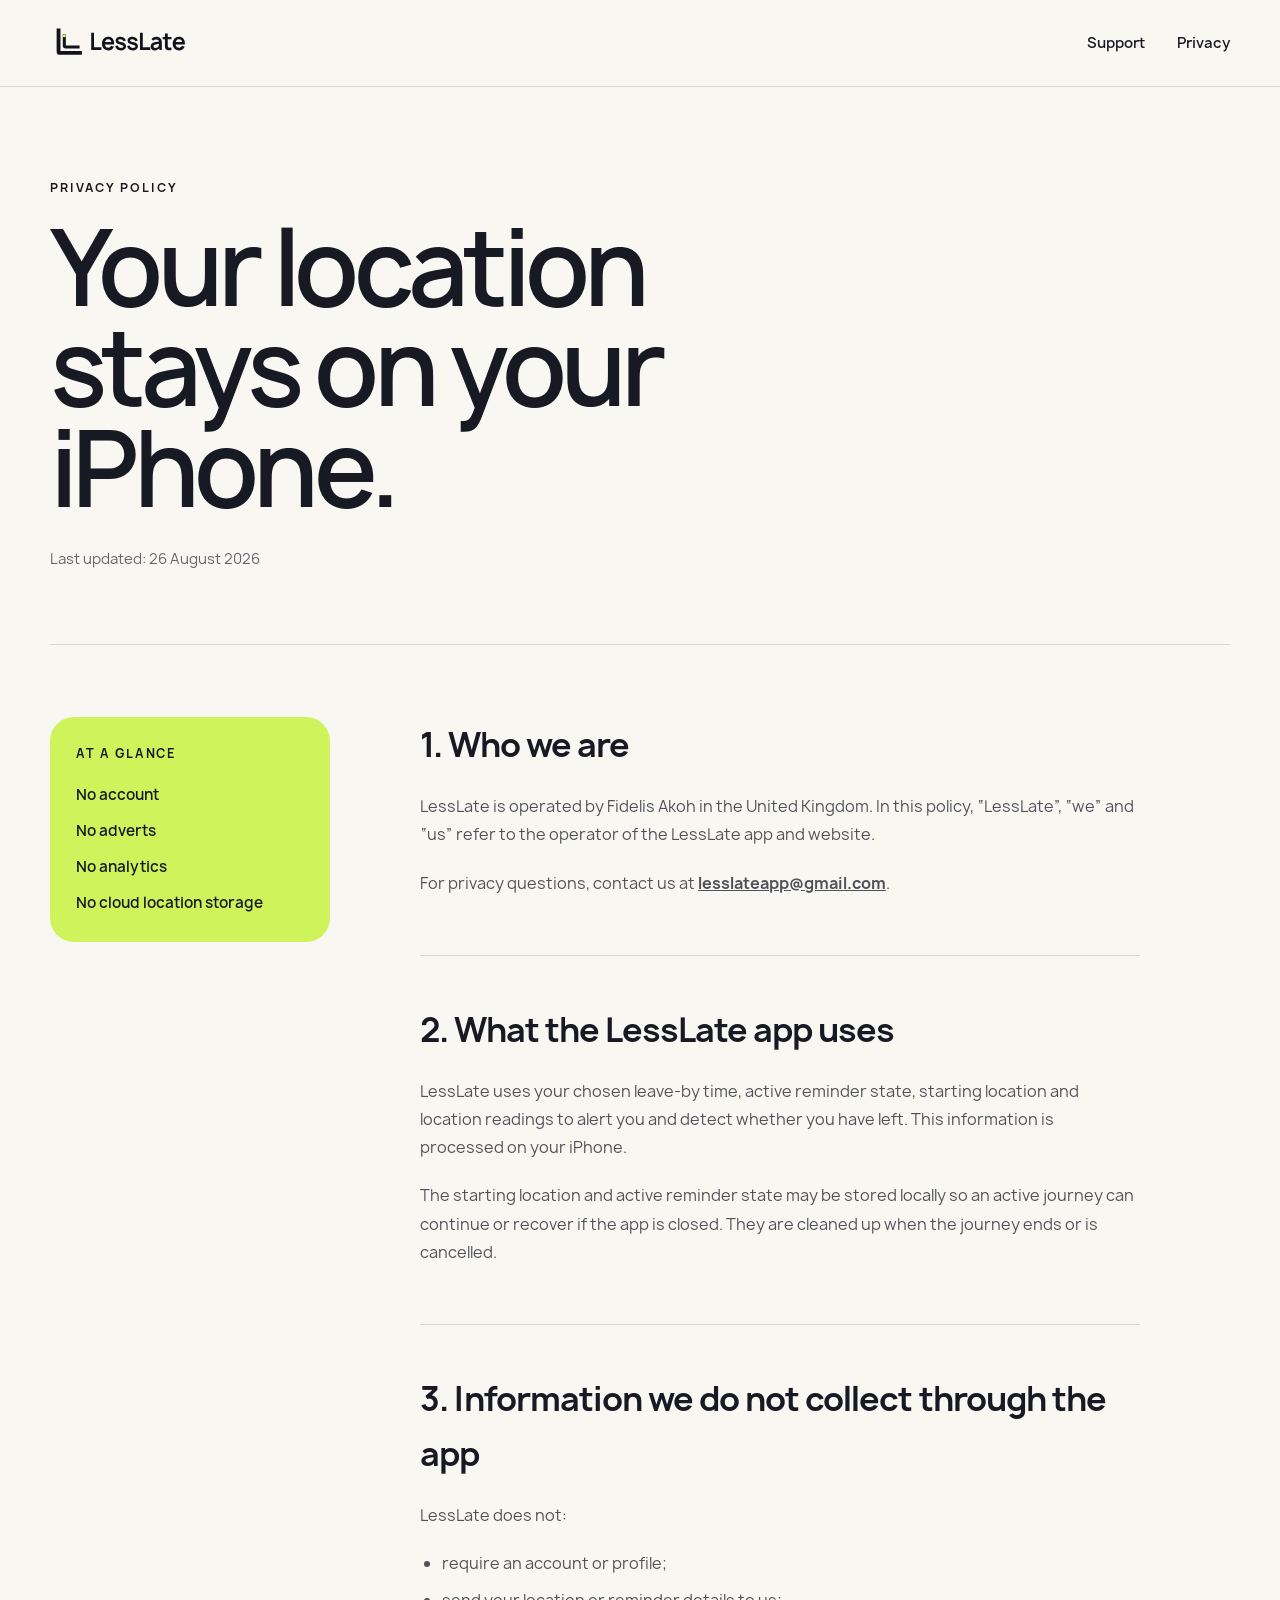
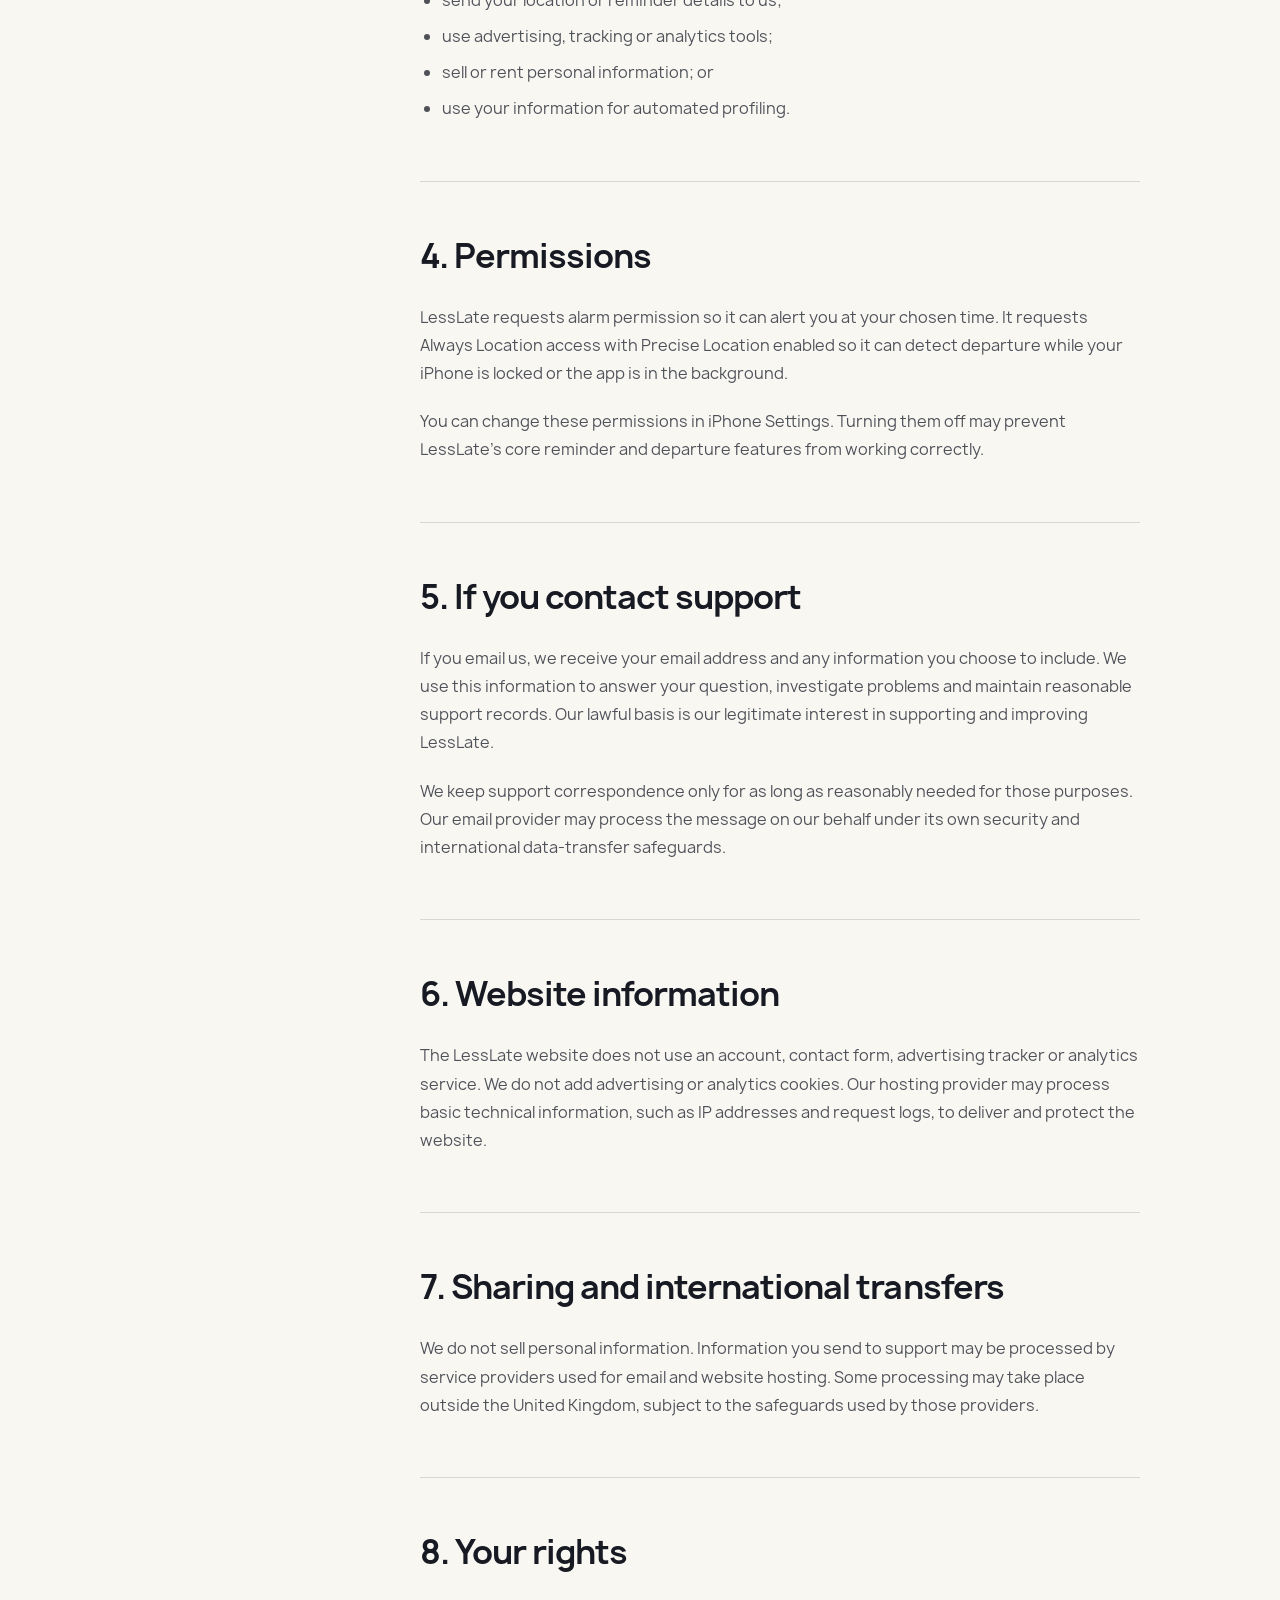
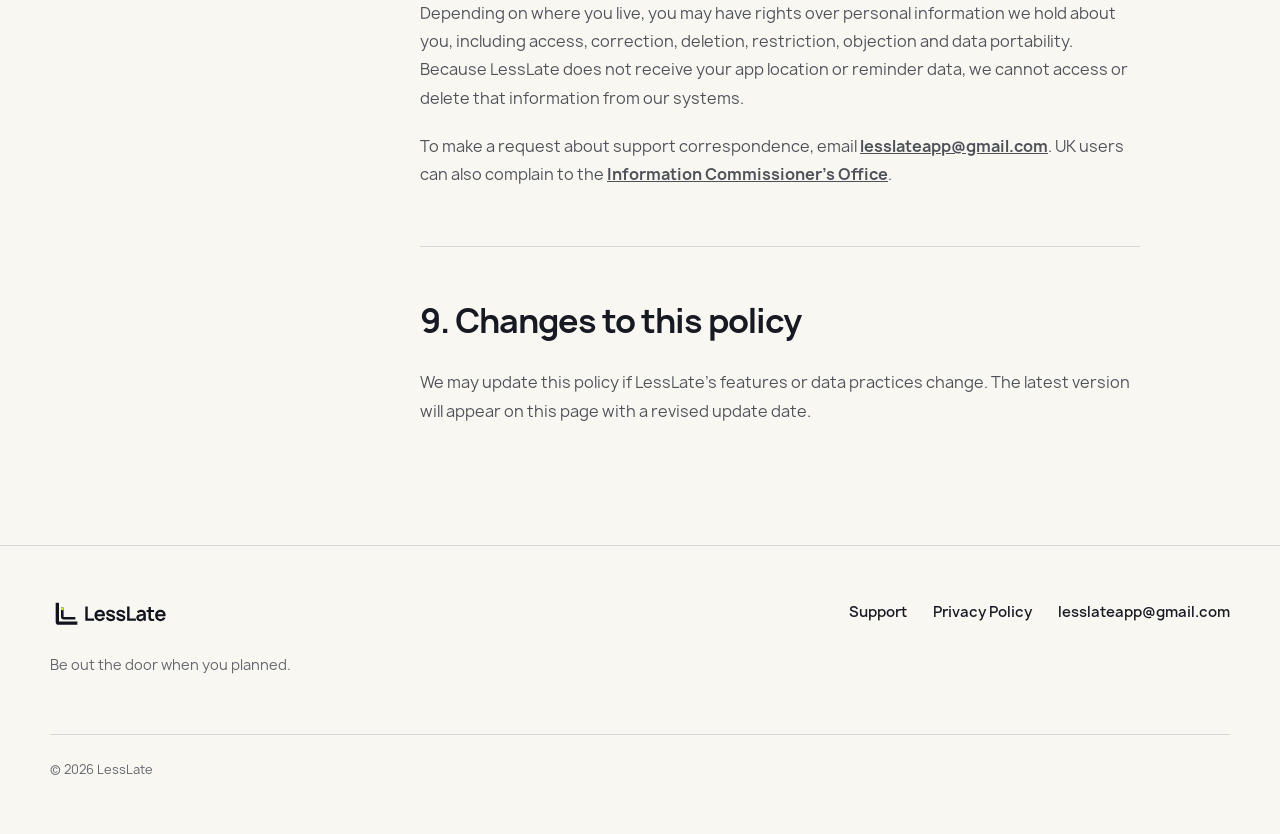
==== privacy/index.html @ 49878bd8 "feat: publish LessLate support and privacy site" ====
<!doctype html>
<html lang="en-GB">
  <head>
    <meta charset="utf-8">
    <meta name="viewport" content="width=device-width, initial-scale=1">
    <meta name="referrer" content="no-referrer">
    <meta http-equiv="Content-Security-Policy" content="default-src 'self'; base-uri 'none'; connect-src 'none'; font-src 'self'; form-action 'none'; frame-src 'none'; img-src 'self' data:; object-src 'none'; script-src 'none'; style-src 'self'; upgrade-insecure-requests">
    <title>Privacy Policy | LessLate</title>
    <meta name="description" content="How LessLate handles location, reminder and support information.">
    <link rel="canonical" href="https://lesslate.app/privacy/">
    <link rel="icon" href="../favicon.svg" type="image/svg+xml">
    <link rel="stylesheet" href="../styles.css">
  </head>
  <body>
    <div class="site-shell">
      <header class="site-header">
        <div class="page-width header-inner">
          <a class="brand-link" href="../" aria-label="LessLate home">
            <img src="../assets/lesslate-lockup.svg" alt="LessLate" width="1120" height="256">
          </a>
          <nav aria-label="Primary navigation">
            <a href="../support/">Support</a>
            <a aria-current="page" href="./">Privacy</a>
          </nav>
        </div>
      </header>

      <main class="legal-page page-width">
        <header class="legal-header">
          <p class="eyebrow">Privacy Policy</p>
          <h1>Your location stays on your iPhone.</h1>
          <p class="updated">Last updated: 26 August 2026</p>
        </header>

        <div class="legal-layout">
          <aside aria-label="Privacy summary">
            <p>At a glance</p>
            <ul><li>No account</li><li>No adverts</li><li>No analytics</li><li>No cloud location storage</li></ul>
          </aside>

          <article class="legal-copy">
            <section>
              <h2>1. Who we are</h2>
              <p>LessLate is operated by Fidelis Akoh in the United Kingdom. In this policy, “LessLate”, “we” and “us” refer to the operator of the LessLate app and website.</p>
              <p>For privacy questions, contact us at <a href="mailto:lesslateapp@gmail.com">lesslateapp@gmail.com</a>.</p>
            </section>
            <section>
              <h2>2. What the LessLate app uses</h2>
              <p>LessLate uses your chosen leave-by time, active reminder state, starting location and location readings to alert you and detect whether you have left. This information is processed on your iPhone.</p>
              <p>The starting location and active reminder state may be stored locally so an active journey can continue or recover if the app is closed. They are cleaned up when the journey ends or is cancelled.</p>
            </section>
            <section>
              <h2>3. Information we do not collect through the app</h2>
              <p>LessLate does not:</p>
              <ul>
                <li>require an account or profile;</li>
                <li>send your location or reminder details to us;</li>
                <li>use advertising, tracking or analytics tools;</li>
                <li>sell or rent personal information; or</li>
                <li>use your information for automated profiling.</li>
              </ul>
            </section>
            <section>
              <h2>4. Permissions</h2>
              <p>LessLate requests alarm permission so it can alert you at your chosen time. It requests Always Location access with Precise Location enabled so it can detect departure while your iPhone is locked or the app is in the background.</p>
              <p>You can change these permissions in iPhone Settings. Turning them off may prevent LessLate’s core reminder and departure features from working correctly.</p>
            </section>
            <section>
              <h2>5. If you contact support</h2>
              <p>If you email us, we receive your email address and any information you choose to include. We use this information to answer your question, investigate problems and maintain reasonable support records. Our lawful basis is our legitimate interest in supporting and improving LessLate.</p>
              <p>We keep support correspondence only for as long as reasonably needed for those purposes. Our email provider may process the message on our behalf under its own security and international data-transfer safeguards.</p>
            </section>
            <section>
              <h2>6. Website information</h2>
              <p>The LessLate website does not use an account, contact form, advertising tracker or analytics service. We do not add advertising or analytics cookies. Our hosting provider may process basic technical information, such as IP addresses and request logs, to deliver and protect the website.</p>
            </section>
            <section>
              <h2>7. Sharing and international transfers</h2>
              <p>We do not sell personal information. Information you send to support may be processed by service providers used for email and website hosting. Some processing may take place outside the United Kingdom, subject to the safeguards used by those providers.</p>
            </section>
            <section>
              <h2>8. Your rights</h2>
              <p>Depending on where you live, you may have rights over personal information we hold about you, including access, correction, deletion, restriction, objection and data portability. Because LessLate does not receive your app location or reminder data, we cannot access or delete that information from our systems.</p>
              <p>To make a request about support correspondence, email <a href="mailto:lesslateapp@gmail.com">lesslateapp@gmail.com</a>. UK users can also complain to the <a href="https://ico.org.uk/make-a-complaint/" rel="noreferrer" target="_blank">Information Commissioner’s Office</a>.</p>
            </section>
            <section>
              <h2>9. Changes to this policy</h2>
              <p>We may update this policy if LessLate’s features or data practices change. The latest version will appear on this page with a revised update date.</p>
            </section>
          </article>
        </div>
      </main>

      <footer class="site-footer">
        <div class="page-width footer-inner">
          <div>
            <img class="footer-logo" src="../assets/lesslate-lockup.svg" alt="LessLate" width="1120" height="256">
            <p>Be out the door when you planned.</p>
          </div>
          <div class="footer-links">
            <a href="../support/">Support</a>
            <a href="./">Privacy Policy</a>
            <a href="mailto:lesslateapp@gmail.com">lesslateapp@gmail.com</a>
          </div>
          <p class="copyright">© 2026 LessLate</p>
        </div>
      </footer>
    </div>
  </body>
</html>
---- styles.css ----
@font-face {
  font-family: "Manrope";
  src: url("assets/fonts/manrope-regular.otf") format("opentype");
  font-style: normal;
  font-weight: 400;
  font-display: swap;
}

@font-face {
  font-family: "Manrope";
  src: url("assets/fonts/manrope-medium.otf") format("opentype");
  font-style: normal;
  font-weight: 500;
  font-display: swap;
}

@font-face {
  font-family: "Manrope";
  src: url("assets/fonts/manrope-semibold.otf") format("opentype");
  font-style: normal;
  font-weight: 600;
  font-display: swap;
}

@font-face {
  font-family: "Manrope";
  src: url("assets/fonts/manrope-bold.otf") format("opentype");
  font-style: normal;
  font-weight: 700;
  font-display: swap;
}

:root {
  --ink: #171923;
  --lime: #cff45b;
  --warm-white: #f8f7f2;
  --paper: #fffef9;
  --muted: #62646b;
  --line: rgba(23, 25, 35, 0.14);
}

* { box-sizing: border-box; }
html { scroll-behavior: smooth; }
body {
  margin: 0;
  background: var(--warm-white);
  color: var(--ink);
  font-family: "Manrope", Arial, Helvetica, sans-serif;
  -webkit-font-smoothing: antialiased;
}
a { color: inherit; }
.site-shell { min-height: 100vh; overflow: hidden; }
.page-width { width: min(1180px, calc(100% - 48px)); margin-inline: auto; }

.site-header {
  position: relative;
  z-index: 20;
  border-bottom: 1px solid var(--line);
  background: rgba(248, 247, 242, 0.96);
}
.header-inner { min-height: 86px; display: flex; align-items: center; justify-content: space-between; gap: 24px; }
.brand-link { display: inline-flex; width: 154px; }
.brand-link img, .footer-logo { width: 100%; height: auto; }
.site-header nav { display: flex; align-items: center; gap: 32px; }
.site-header nav a, .footer-links a { font-size: 0.9rem; font-weight: 600; text-decoration: none; }
.site-header nav a:hover, .footer-links a:hover, .text-link:hover, .legal-copy a:hover { text-decoration: underline; text-underline-offset: 4px; }

.hero { min-height: 740px; display: grid; grid-template-columns: minmax(0, 1.08fr) minmax(330px, 0.72fr); align-items: center; gap: 72px; padding-block: 86px 104px; }
.eyebrow { margin: 0 0 20px; font-size: 0.75rem; font-weight: 700; letter-spacing: 0.16em; text-transform: uppercase; }
.hero h1, .content-hero h1, .legal-header h1 { margin: 0; letter-spacing: -0.055em; line-height: 0.98; }
.hero h1 { max-width: 760px; font-size: clamp(3.7rem, 7.3vw, 7.2rem); font-weight: 600; }
.hero h1 span { display: inline-block; position: relative; z-index: 1; }
.hero h1 span::after { position: absolute; right: -0.05em; bottom: 0.03em; left: -0.03em; z-index: -1; height: 0.22em; border-radius: 999px; background: var(--lime); content: ""; }
.hero-intro { max-width: 620px; margin: 32px 0 0; color: var(--muted); font-size: clamp(1.05rem, 2vw, 1.3rem); line-height: 1.7; }
.hero-links { display: flex; align-items: center; flex-wrap: wrap; gap: 24px; margin-top: 38px; }
.primary-link { display: inline-flex; min-height: 52px; align-items: center; justify-content: center; border-radius: 999px; background: var(--ink); color: white; padding: 0 25px; font-size: 0.94rem; font-weight: 700; text-decoration: none; transition: transform 160ms ease, background 160ms ease; }
.primary-link:hover { background: #292c38; transform: translateY(-2px); }
.primary-link:focus-visible, .site-header a:focus-visible, .footer-links a:focus-visible, .text-link:focus-visible, .legal-copy a:focus-visible { outline: 3px solid var(--lime); outline-offset: 4px; }
.text-link { font-size: 0.94rem; font-weight: 700; text-decoration: none; }
.hero-visual { position: relative; display: flex; justify-content: center; }
.lime-orbit { position: absolute; top: 7%; left: 50%; width: min(520px, 110%); aspect-ratio: 1; border-radius: 50%; background: var(--lime); transform: translateX(-50%); }
.store-frame { position: relative; z-index: 2; width: min(382px, 89%); height: auto; border-radius: 34px; box-shadow: 0 34px 70px rgba(23, 25, 35, 0.22); }

.how-section { border-block: 1px solid rgba(255, 255, 255, 0.13); background: var(--ink); color: white; padding-block: 112px; }
.section-heading { display: grid; grid-template-columns: 0.6fr 1.4fr; gap: 48px; align-items: start; }
.section-heading h2, .privacy-callout h2 { margin: 0; font-size: clamp(2.4rem, 5vw, 4.8rem); font-weight: 600; letter-spacing: -0.05em; line-height: 1.04; }
.steps-grid { display: grid; grid-template-columns: repeat(3, 1fr); gap: 18px; margin-top: 72px; }
.step-card { min-height: 280px; border: 1px solid rgba(255, 255, 255, 0.16); border-radius: 26px; padding: 28px; }
.step-number { display: inline-flex; width: 50px; height: 30px; align-items: center; justify-content: center; border-radius: 999px; background: var(--lime); color: var(--ink); font-size: 0.72rem; font-weight: 700; }
.step-card h3 { margin: 76px 0 14px; font-size: 1.22rem; letter-spacing: -0.025em; }
.step-card p { margin: 0; color: rgba(255, 255, 255, 0.68); font-size: 0.94rem; line-height: 1.65; }
.privacy-callout { display: grid; grid-template-columns: 1fr 0.78fr; gap: 72px; margin-block: 112px; border-radius: 34px; background: var(--lime); padding: clamp(36px, 6vw, 76px); }
.privacy-callout p:not(.eyebrow) { margin: 0 0 24px; font-size: 1.05rem; line-height: 1.75; }

.site-footer { border-top: 1px solid var(--line); padding-block: 54px; }
.footer-inner { display: grid; grid-template-columns: 1fr auto; gap: 40px; align-items: start; }
.footer-logo { width: 132px; }
.footer-inner p { margin: 15px 0 0; color: var(--muted); font-size: 0.88rem; }
.footer-links { display: flex; align-items: center; flex-wrap: wrap; justify-content: flex-end; gap: 26px; }
.footer-inner .copyright { grid-column: 1 / -1; margin-top: 18px; border-top: 1px solid var(--line); padding-top: 24px; font-size: 0.78rem; }

.content-page, .legal-page { padding-block: 90px 120px; }
.content-hero, .legal-header { max-width: 830px; }
.content-hero h1, .legal-header h1 { font-size: clamp(3.8rem, 8vw, 7.4rem); font-weight: 600; }
.content-hero > p:not(.eyebrow) { max-width: 720px; margin: 30px 0; color: var(--muted); font-size: 1.12rem; line-height: 1.75; }
.support-section { margin-top: 112px; border-top: 1px solid var(--line); padding-top: 72px; }
.section-heading.compact h2 { max-width: 720px; font-size: clamp(2.2rem, 4.8vw, 4.4rem); }
.permission-list { display: grid; gap: 12px; margin: 54px 0 0; padding: 0; list-style: none; }
.permission-list li { display: grid; grid-template-columns: 44px 1fr; gap: 18px; align-items: start; border: 1px solid var(--line); border-radius: 22px; background: var(--paper); padding: 22px; }
.permission-list span { display: flex; width: 36px; height: 36px; align-items: center; justify-content: center; border-radius: 50%; background: var(--lime); font-size: 0.8rem; font-weight: 700; }
.permission-list p { margin: 5px 0 0; line-height: 1.65; }
.faq-list { display: grid; grid-template-columns: repeat(2, 1fr); margin-top: 54px; border-top: 1px solid var(--line); border-left: 1px solid var(--line); }
.faq-list article { min-height: 230px; border-right: 1px solid var(--line); border-bottom: 1px solid var(--line); padding: 34px; }
.faq-list h3 { margin: 0; font-size: 1.08rem; line-height: 1.4; }
.faq-list p { margin: 18px 0 0; color: var(--muted); font-size: 0.94rem; line-height: 1.7; }

.legal-header { padding-bottom: 72px; }
.legal-header .updated { margin: 28px 0 0; color: var(--muted); font-size: 0.9rem; }
.legal-layout { display: grid; grid-template-columns: 280px minmax(0, 720px); gap: 90px; align-items: start; border-top: 1px solid var(--line); padding-top: 72px; }
.legal-layout aside { position: sticky; top: 30px; border-radius: 24px; background: var(--lime); padding: 26px; }
.legal-layout aside p { margin: 0 0 18px; font-size: 0.76rem; font-weight: 700; letter-spacing: 0.13em; text-transform: uppercase; }
.legal-layout aside ul { display: grid; gap: 10px; margin: 0; padding: 0; list-style: none; font-size: 0.92rem; font-weight: 600; }
.legal-copy section + section { margin-top: 58px; border-top: 1px solid var(--line); padding-top: 46px; }
.legal-copy h2 { margin: 0; font-size: clamp(1.45rem, 3vw, 2.05rem); letter-spacing: -0.03em; }
.legal-copy p, .legal-copy li { color: #4f5159; font-size: 0.98rem; line-height: 1.8; }
.legal-copy p { margin: 20px 0 0; }
.legal-copy ul { display: grid; gap: 8px; margin: 20px 0 0; padding-left: 22px; }
.legal-copy a { font-weight: 700; }

@media (max-width: 900px) {
  .hero { grid-template-columns: 1fr; padding-top: 64px; }
  .hero-copy { position: relative; z-index: 4; }
  .hero-visual { margin-top: 28px; }
  .section-heading, .privacy-callout, .legal-layout { grid-template-columns: 1fr; }
  .steps-grid { grid-template-columns: 1fr; }
  .step-card { min-height: 230px; }
  .privacy-callout, .legal-layout { gap: 42px; }
  .legal-layout aside { position: static; }
}

@media (max-width: 640px) {
  .page-width { width: min(100% - 32px, 1180px); }
  .header-inner { min-height: 74px; }
  .brand-link { width: 128px; }
  .site-header nav { gap: 18px; }
  .site-header nav a { font-size: 0.82rem; }
  .hero { min-height: auto; padding-block: 58px 82px; }
  .hero h1 { font-size: clamp(3.25rem, 16.5vw, 5rem); }
  .hero-intro { margin-top: 24px; }
  .hero-links { align-items: flex-start; flex-direction: column; }
  .store-frame { width: 84%; border-radius: 25px; }
  .how-section { padding-block: 82px; }
  .steps-grid { margin-top: 48px; }
  .step-card { min-height: 220px; }
  .privacy-callout { margin-block: 74px; border-radius: 26px; }
  .footer-inner { grid-template-columns: 1fr; }
  .footer-links { align-items: flex-start; flex-direction: column; justify-content: flex-start; gap: 16px; }
  .footer-inner .copyright { grid-column: auto; }
  .content-page, .legal-page { padding-block: 64px 90px; }
  .content-hero h1, .legal-header h1 { font-size: clamp(3.15rem, 16vw, 5.4rem); }
  .support-section { margin-top: 82px; padding-top: 54px; }
  .section-heading.compact { gap: 4px; }
  .faq-list { grid-template-columns: 1fr; }
  .faq-list article { min-height: auto; padding: 28px; }
  .legal-layout { padding-top: 54px; }
}

@media (prefers-reduced-motion: reduce) {
  html { scroll-behavior: auto; }
  *, *::before, *::after { scroll-behavior: auto !important; transition: none !important; }
}
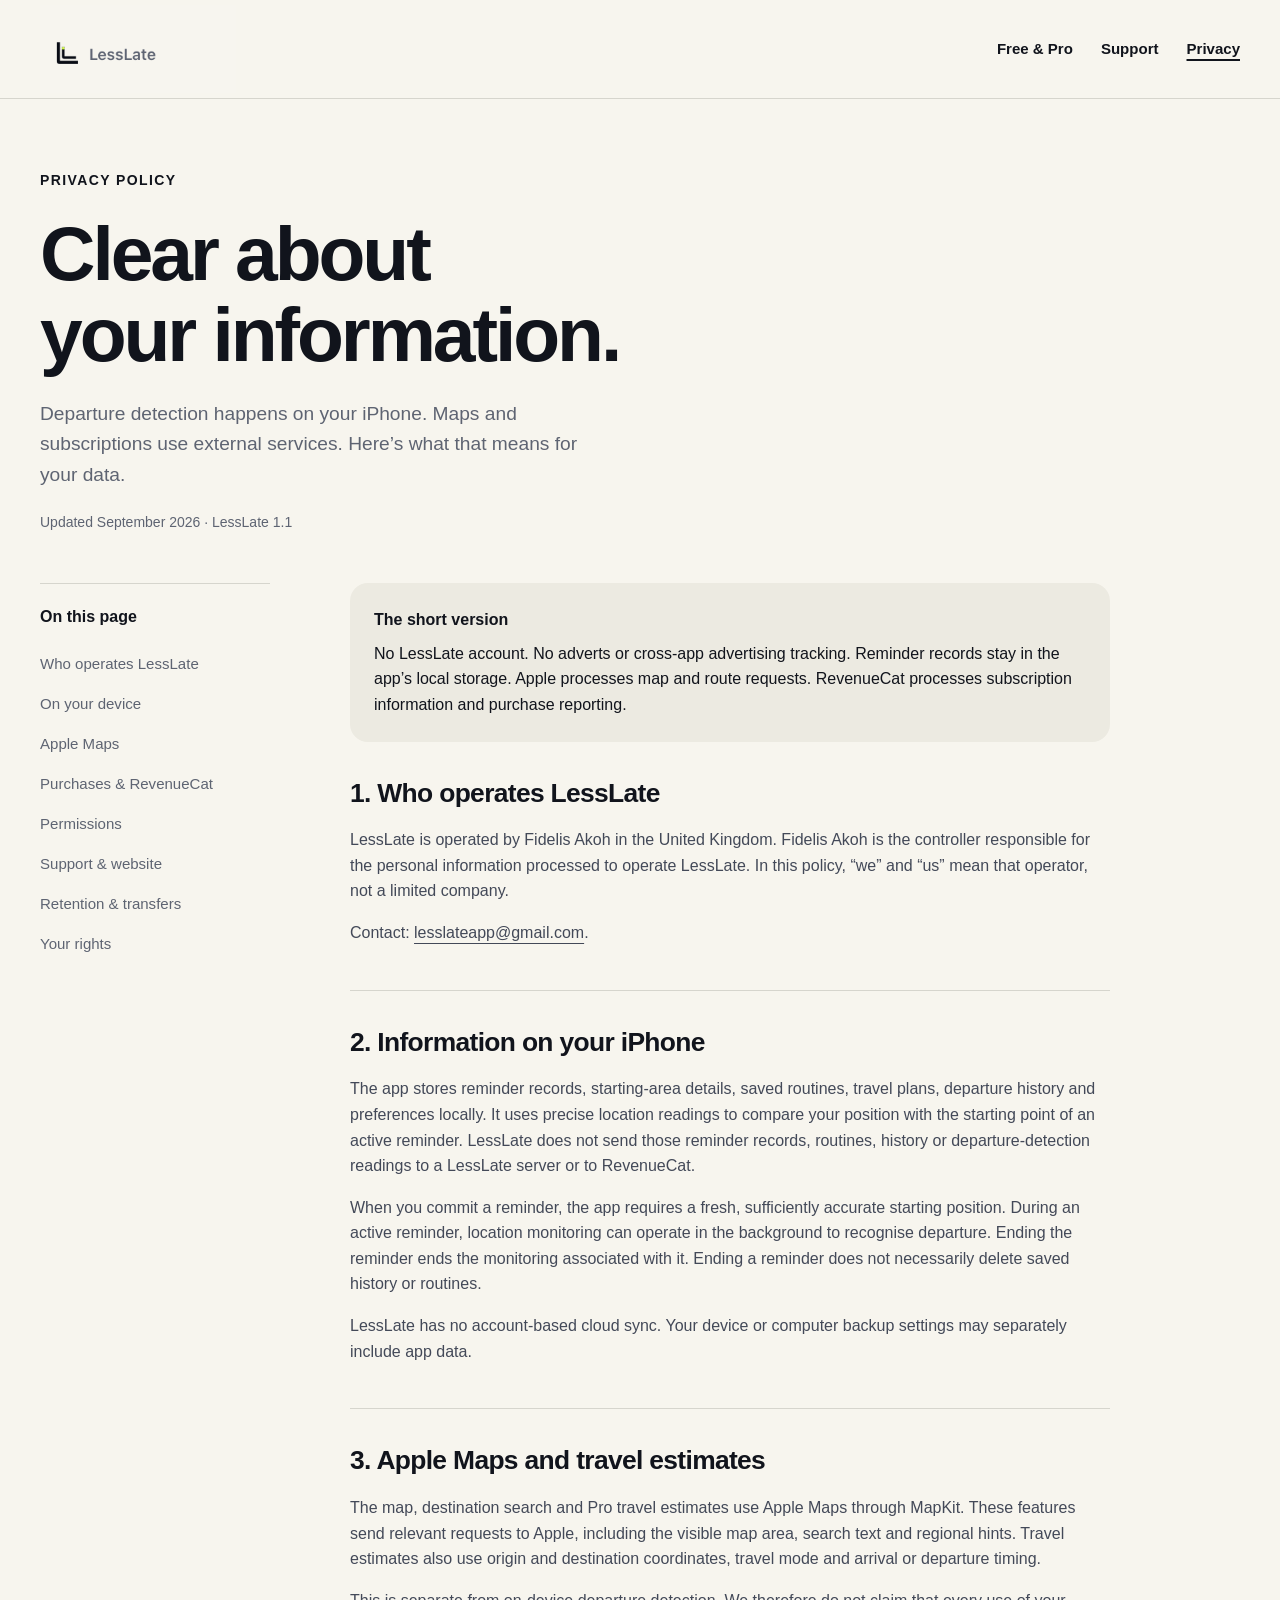
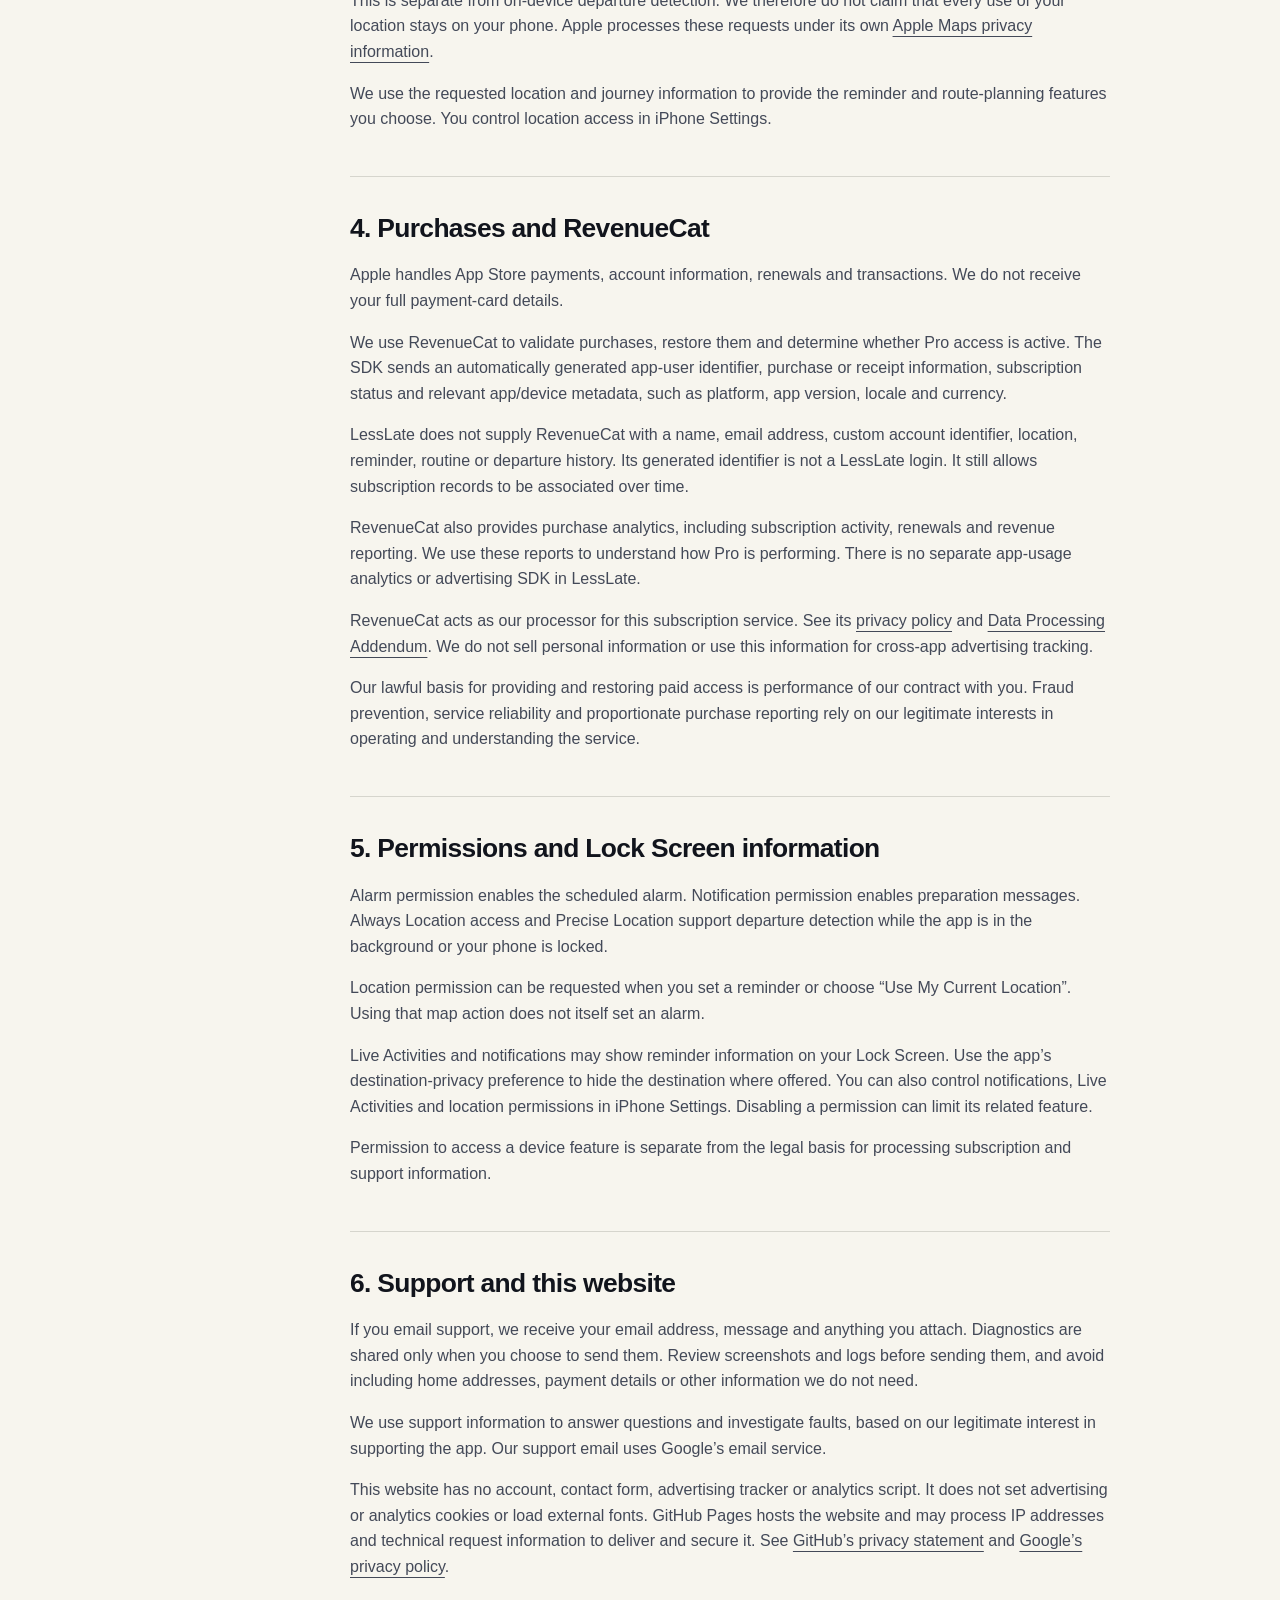
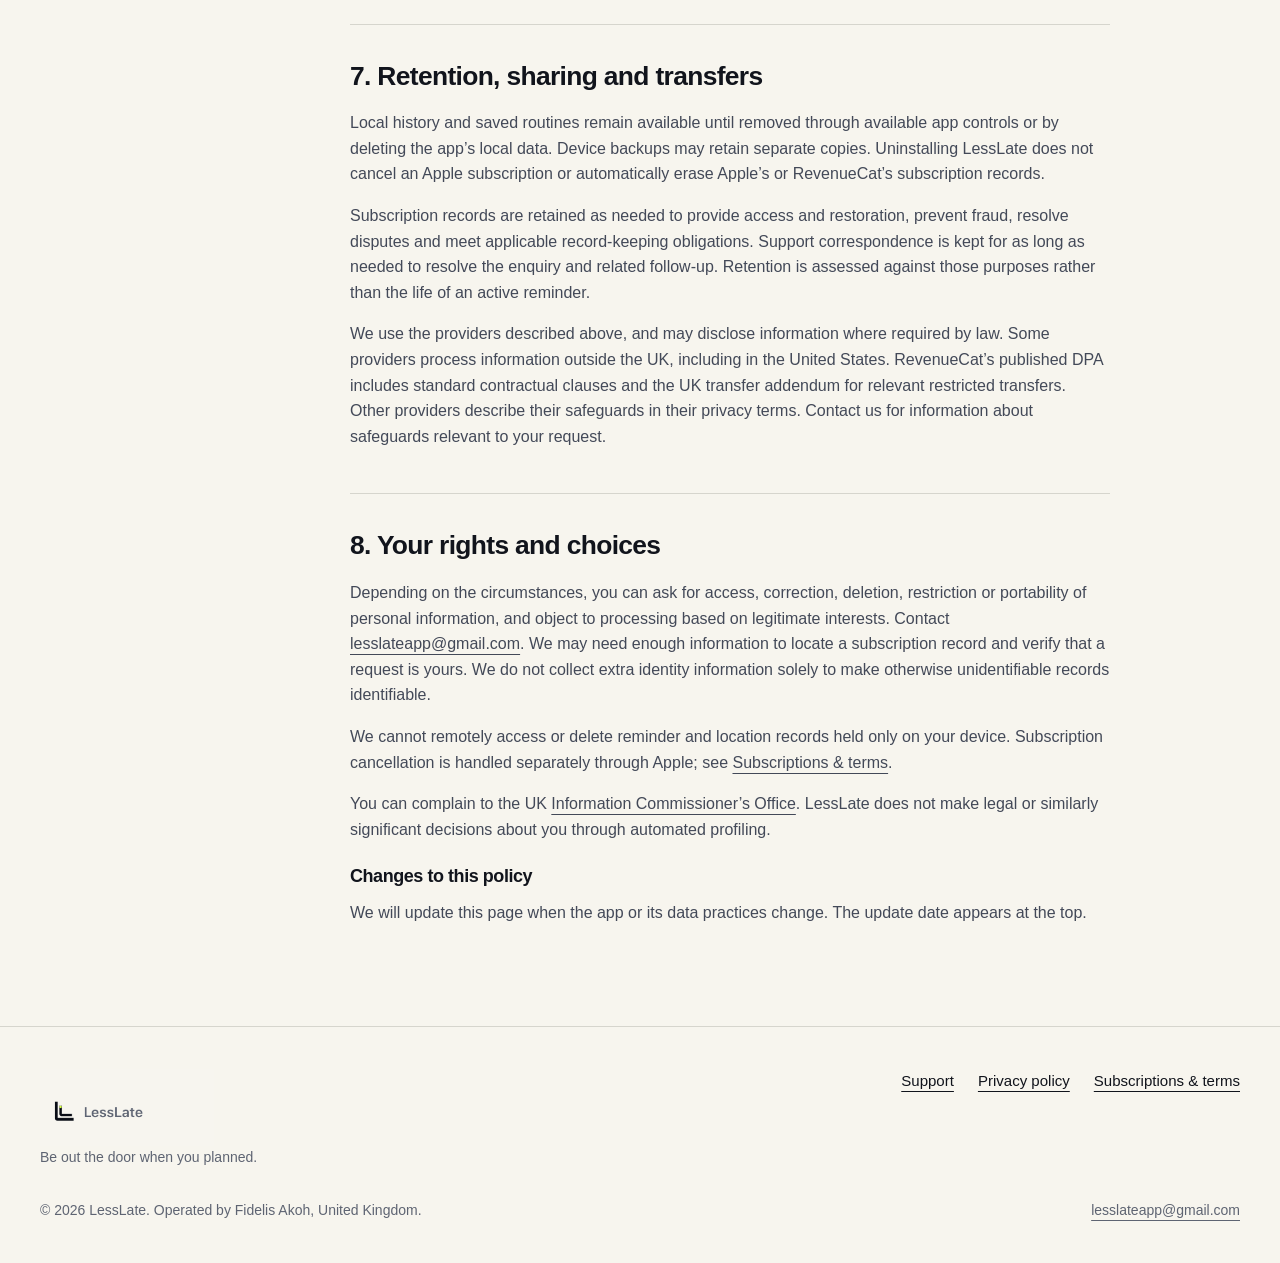
==== commit f559f328: "Update LessLate website, support, privacy and subscriptions for 1.1" ====
--- a/privacy/index.html
+++ b/privacy/index.html
@@ -1,110 +1,32 @@
 <!doctype html>
 <html lang="en-GB">
-  <head>
-    <meta charset="utf-8">
-    <meta name="viewport" content="width=device-width, initial-scale=1">
-    <meta name="referrer" content="no-referrer">
-    <meta http-equiv="Content-Security-Policy" content="default-src 'self'; base-uri 'none'; connect-src 'none'; font-src 'self'; form-action 'none'; frame-src 'none'; img-src 'self' data:; object-src 'none'; script-src 'none'; style-src 'self'; upgrade-insecure-requests">
-    <title>Privacy Policy | LessLate</title>
-    <meta name="description" content="How LessLate handles location, reminder and support information.">
-    <link rel="canonical" href="https://lesslate.app/privacy/">
-    <link rel="icon" href="../favicon.svg" type="image/svg+xml">
-    <link rel="stylesheet" href="../styles.css">
-  </head>
-  <body>
-    <div class="site-shell">
-      <header class="site-header">
-        <div class="page-width header-inner">
-          <a class="brand-link" href="../" aria-label="LessLate home">
-            <img src="../assets/lesslate-lockup.svg" alt="LessLate" width="1120" height="256">
-          </a>
-          <nav aria-label="Primary navigation">
-            <a href="../support/">Support</a>
-            <a aria-current="page" href="./">Privacy</a>
-          </nav>
-        </div>
-      </header>
-
-      <main class="legal-page page-width">
-        <header class="legal-header">
-          <p class="eyebrow">Privacy Policy</p>
-          <h1>Your location stays on your iPhone.</h1>
-          <p class="updated">Last updated: 26 August 2026</p>
-        </header>
-
-        <div class="legal-layout">
-          <aside aria-label="Privacy summary">
-            <p>At a glance</p>
-            <ul><li>No account</li><li>No adverts</li><li>No analytics</li><li>No cloud location storage</li></ul>
-          </aside>
-
-          <article class="legal-copy">
-            <section>
-              <h2>1. Who we are</h2>
-              <p>LessLate is operated by Fidelis Akoh in the United Kingdom. In this policy, “LessLate”, “we” and “us” refer to the operator of the LessLate app and website.</p>
-              <p>For privacy questions, contact us at <a href="mailto:lesslateapp@gmail.com">lesslateapp@gmail.com</a>.</p>
-            </section>
-            <section>
-              <h2>2. What the LessLate app uses</h2>
-              <p>LessLate uses your chosen leave-by time, active reminder state, starting location and location readings to alert you and detect whether you have left. This information is processed on your iPhone.</p>
-              <p>The starting location and active reminder state may be stored locally so an active journey can continue or recover if the app is closed. They are cleaned up when the journey ends or is cancelled.</p>
-            </section>
-            <section>
-              <h2>3. Information we do not collect through the app</h2>
-              <p>LessLate does not:</p>
-              <ul>
-                <li>require an account or profile;</li>
-                <li>send your location or reminder details to us;</li>
-                <li>use advertising, tracking or analytics tools;</li>
-                <li>sell or rent personal information; or</li>
-                <li>use your information for automated profiling.</li>
-              </ul>
-            </section>
-            <section>
-              <h2>4. Permissions</h2>
-              <p>LessLate requests alarm permission so it can alert you at your chosen time. It requests Always Location access with Precise Location enabled so it can detect departure while your iPhone is locked or the app is in the background.</p>
-              <p>You can change these permissions in iPhone Settings. Turning them off may prevent LessLate’s core reminder and departure features from working correctly.</p>
-            </section>
-            <section>
-              <h2>5. If you contact support</h2>
-              <p>If you email us, we receive your email address and any information you choose to include. We use this information to answer your question, investigate problems and maintain reasonable support records. Our lawful basis is our legitimate interest in supporting and improving LessLate.</p>
-              <p>We keep support correspondence only for as long as reasonably needed for those purposes. Our email provider may process the message on our behalf under its own security and international data-transfer safeguards.</p>
-            </section>
-            <section>
-              <h2>6. Website information</h2>
-              <p>The LessLate website does not use an account, contact form, advertising tracker or analytics service. We do not add advertising or analytics cookies. Our hosting provider may process basic technical information, such as IP addresses and request logs, to deliver and protect the website.</p>
-            </section>
-            <section>
-              <h2>7. Sharing and international transfers</h2>
-              <p>We do not sell personal information. Information you send to support may be processed by service providers used for email and website hosting. Some processing may take place outside the United Kingdom, subject to the safeguards used by those providers.</p>
-            </section>
-            <section>
-              <h2>8. Your rights</h2>
-              <p>Depending on where you live, you may have rights over personal information we hold about you, including access, correction, deletion, restriction, objection and data portability. Because LessLate does not receive your app location or reminder data, we cannot access or delete that information from our systems.</p>
-              <p>To make a request about support correspondence, email <a href="mailto:lesslateapp@gmail.com">lesslateapp@gmail.com</a>. UK users can also complain to the <a href="https://ico.org.uk/make-a-complaint/" rel="noreferrer" target="_blank">Information Commissioner’s Office</a>.</p>
-            </section>
-            <section>
-              <h2>9. Changes to this policy</h2>
-              <p>We may update this policy if LessLate’s features or data practices change. The latest version will appear on this page with a revised update date.</p>
-            </section>
-          </article>
-        </div>
-      </main>
-
-      <footer class="site-footer">
-        <div class="page-width footer-inner">
-          <div>
-            <img class="footer-logo" src="../assets/lesslate-lockup.svg" alt="LessLate" width="1120" height="256">
-            <p>Be out the door when you planned.</p>
-          </div>
-          <div class="footer-links">
-            <a href="../support/">Support</a>
-            <a href="./">Privacy Policy</a>
-            <a href="mailto:lesslateapp@gmail.com">lesslateapp@gmail.com</a>
-          </div>
-          <p class="copyright">© 2026 LessLate</p>
-        </div>
-      </footer>
-    </div>
-  </body>
-</html>
+<head>
+<meta charset="utf-8">
+<meta name="viewport" content="width=device-width, initial-scale=1">
+<meta name="referrer" content="no-referrer">
+<meta http-equiv="Content-Security-Policy" content="default-src 'self'; base-uri 'none'; connect-src 'none'; font-src 'self'; form-action 'none'; frame-src 'none'; img-src 'self' data:; object-src 'none'; script-src 'none'; style-src 'self'; upgrade-insecure-requests">
+<title>Privacy policy | LessLate</title>
+<meta name="description" content="How LessLate handles location, Apple Maps requests, subscriptions, purchase reporting and support information.">
+<link rel="canonical" href="https://lesslate.app/privacy/">
+<link rel="icon" href="../assets/lesslate-app-icon.png" type="image/png">
+<link rel="stylesheet" href="../styles.css">
+</head><body>
+<a class="skip" href="#main">Skip to content</a>
+<header class="site-header"><div class="wrap header-inner">
+<a class="brand" href="../" aria-label="LessLate home"><img src="../assets/lesslate-wordmark.png" alt="LessLate" width="560" height="250"></a>
+<nav aria-label="Main navigation"><a href="../#pro">Free &amp; Pro</a><a href="../support/">Support</a><a href="../privacy/" aria-current="page">Privacy</a></nav>
+</div></header>
+<main id="main" class="wrap">
+<header class="document-header"><p class="eyebrow">Privacy policy</p><h1>Clear about<br>your information.</h1><p class="lead">Departure detection happens on your iPhone. Maps and subscriptions use external services. Here’s what that means for your data.</p><p class="updated">Updated September 2026 · LessLate 1.1</p></header>
+<div class="document-grid"><aside class="toc" aria-label="On this page"><p>On this page</p><a href="#operator">Who operates LessLate</a><a href="#device">On your device</a><a href="#maps">Apple Maps</a><a href="#purchases">Purchases &amp; RevenueCat</a><a href="#permissions">Permissions</a><a href="#support-data">Support &amp; website</a><a href="#retention">Retention &amp; transfers</a><a href="#rights">Your rights</a></aside>
+<article class="prose">
+<div class="notice"><p><strong>The short version</strong>No LessLate account. No adverts or cross-app advertising tracking. Reminder records stay in the app’s local storage. Apple processes map and route requests. RevenueCat processes subscription information and purchase reporting.</p></div>
+<section id="operator"><h2>1. Who operates LessLate</h2><p>LessLate is operated by Fidelis Akoh in the United Kingdom. Fidelis Akoh is the controller responsible for the personal information processed to operate LessLate. In this policy, “we” and “us” mean that operator, not a limited company.</p><p>Contact: <a href="mailto:lesslateapp@gmail.com">lesslateapp@gmail.com</a>.</p></section>
+<section id="device"><h2>2. Information on your iPhone</h2><p>The app stores reminder records, starting-area details, saved routines, travel plans, departure history and preferences locally. It uses precise location readings to compare your position with the starting point of an active reminder. LessLate does not send those reminder records, routines, history or departure-detection readings to a LessLate server or to RevenueCat.</p><p>When you commit a reminder, the app requires a fresh, sufficiently accurate starting position. During an active reminder, location monitoring can operate in the background to recognise departure. Ending the reminder ends the monitoring associated with it. Ending a reminder does not necessarily delete saved history or routines.</p><p>LessLate has no account-based cloud sync. Your device or computer backup settings may separately include app data.</p></section>
+<section id="maps"><h2>3. Apple Maps and travel estimates</h2><p>The map, destination search and Pro travel estimates use Apple Maps through MapKit. These features send relevant requests to Apple, including the visible map area, search text and regional hints. Travel estimates also use origin and destination coordinates, travel mode and arrival or departure timing.</p><p>This is separate from on-device departure detection. We therefore do not claim that every use of your location stays on your phone. Apple processes these requests under its own <a href="https://www.apple.com/legal/privacy/data/en/apple-maps/">Apple Maps privacy information</a>.</p><p>We use the requested location and journey information to provide the reminder and route-planning features you choose. You control location access in iPhone Settings.</p></section>
+<section id="purchases"><h2>4. Purchases and RevenueCat</h2><p>Apple handles App Store payments, account information, renewals and transactions. We do not receive your full payment-card details.</p><p>We use RevenueCat to validate purchases, restore them and determine whether Pro access is active. The SDK sends an automatically generated app-user identifier, purchase or receipt information, subscription status and relevant app/device metadata, such as platform, app version, locale and currency.</p><p>LessLate does not supply RevenueCat with a name, email address, custom account identifier, location, reminder, routine or departure history. Its generated identifier is not a LessLate login. It still allows subscription records to be associated over time.</p><p>RevenueCat also provides purchase analytics, including subscription activity, renewals and revenue reporting. We use these reports to understand how Pro is performing. There is no separate app-usage analytics or advertising SDK in LessLate.</p><p>RevenueCat acts as our processor for this subscription service. See its <a href="https://www.revenuecat.com/privacy">privacy policy</a> and <a href="https://www.revenuecat.com/dpa">Data Processing Addendum</a>. We do not sell personal information or use this information for cross-app advertising tracking.</p><p>Our lawful basis for providing and restoring paid access is performance of our contract with you. Fraud prevention, service reliability and proportionate purchase reporting rely on our legitimate interests in operating and understanding the service.</p></section>
+<section id="permissions"><h2>5. Permissions and Lock Screen information</h2><p>Alarm permission enables the scheduled alarm. Notification permission enables preparation messages. Always Location access and Precise Location support departure detection while the app is in the background or your phone is locked.</p><p>Location permission can be requested when you set a reminder or choose “Use My Current Location”. Using that map action does not itself set an alarm.</p><p>Live Activities and notifications may show reminder information on your Lock Screen. Use the app’s destination-privacy preference to hide the destination where offered. You can also control notifications, Live Activities and location permissions in iPhone Settings. Disabling a permission can limit its related feature.</p><p>Permission to access a device feature is separate from the legal basis for processing subscription and support information.</p></section>
+<section id="support-data"><h2>6. Support and this website</h2><p>If you email support, we receive your email address, message and anything you attach. Diagnostics are shared only when you choose to send them. Review screenshots and logs before sending them, and avoid including home addresses, payment details or other information we do not need.</p><p>We use support information to answer questions and investigate faults, based on our legitimate interest in supporting the app. Our support email uses Google’s email service.</p><p>This website has no account, contact form, advertising tracker or analytics script. It does not set advertising or analytics cookies or load external fonts. GitHub Pages hosts the website and may process IP addresses and technical request information to deliver and secure it. See <a href="https://docs.github.com/en/site-policy/privacy-policies/github-general-privacy-statement">GitHub’s privacy statement</a> and <a href="https://policies.google.com/privacy">Google’s privacy policy</a>.</p></section>
+<section id="retention"><h2>7. Retention, sharing and transfers</h2><p>Local history and saved routines remain available until removed through available app controls or by deleting the app’s local data. Device backups may retain separate copies. Uninstalling LessLate does not cancel an Apple subscription or automatically erase Apple’s or RevenueCat’s subscription records.</p><p>Subscription records are retained as needed to provide access and restoration, prevent fraud, resolve disputes and meet applicable record-keeping obligations. Support correspondence is kept for as long as needed to resolve the enquiry and related follow-up. Retention is assessed against those purposes rather than the life of an active reminder.</p><p>We use the providers described above, and may disclose information where required by law. Some providers process information outside the UK, including in the United States. RevenueCat’s published DPA includes standard contractual clauses and the UK transfer addendum for relevant restricted transfers. Other providers describe their safeguards in their privacy terms. Contact us for information about safeguards relevant to your request.</p></section>
+<section id="rights"><h2>8. Your rights and choices</h2><p>Depending on the circumstances, you can ask for access, correction, deletion, restriction or portability of personal information, and object to processing based on legitimate interests. Contact <a href="mailto:lesslateapp@gmail.com">lesslateapp@gmail.com</a>. We may need enough information to locate a subscription record and verify that a request is yours. We do not collect extra identity information solely to make otherwise unidentifiable records identifiable.</p><p>We cannot remotely access or delete reminder and location records held only on your device. Subscription cancellation is handled separately through Apple; see <a href="../subscriptions/">Subscriptions &amp; terms</a>.</p><p>You can complain to the UK <a href="https://ico.org.uk/make-a-complaint/">Information Commissioner’s Office</a>. LessLate does not make legal or similarly significant decisions about you through automated profiling.</p><h3>Changes to this policy</h3><p>We will update this page when the app or its data practices change. The update date appears at the top.</p></section>
+</article></div></main><footer class="footer"><div class="wrap"><div class="footer-top"><div><img class="footer-logo" src="../assets/lesslate-wordmark.png" alt="LessLate" width="560" height="250"><p class="small muted">Be out the door when you planned.</p></div><nav class="footer-links" aria-label="Footer"><a href="../support/">Support</a><a href="../privacy/">Privacy policy</a><a href="../subscriptions/">Subscriptions &amp; terms</a></nav></div><div class="footer-bottom"><p>© 2026 LessLate. Operated by Fidelis Akoh, United Kingdom.</p><a href="mailto:lesslateapp@gmail.com">lesslateapp@gmail.com</a></div></div></footer></body></html>
--- a/styles.css
+++ b/styles.css
@@ -1,171 +1,16 @@
-@font-face {
-  font-family: "Manrope";
-  src: url("assets/fonts/manrope-regular.otf") format("opentype");
-  font-style: normal;
-  font-weight: 400;
-  font-display: swap;
-}
-
-@font-face {
-  font-family: "Manrope";
-  src: url("assets/fonts/manrope-medium.otf") format("opentype");
-  font-style: normal;
-  font-weight: 500;
-  font-display: swap;
-}
-
-@font-face {
-  font-family: "Manrope";
-  src: url("assets/fonts/manrope-semibold.otf") format("opentype");
-  font-style: normal;
-  font-weight: 600;
-  font-display: swap;
-}
-
-@font-face {
-  font-family: "Manrope";
-  src: url("assets/fonts/manrope-bold.otf") format("opentype");
-  font-style: normal;
-  font-weight: 700;
-  font-display: swap;
-}
-
-:root {
-  --ink: #171923;
-  --lime: #cff45b;
-  --warm-white: #f8f7f2;
-  --paper: #fffef9;
-  --muted: #62646b;
-  --line: rgba(23, 25, 35, 0.14);
-}
-
-* { box-sizing: border-box; }
-html { scroll-behavior: smooth; }
-body {
-  margin: 0;
-  background: var(--warm-white);
-  color: var(--ink);
-  font-family: "Manrope", Arial, Helvetica, sans-serif;
-  -webkit-font-smoothing: antialiased;
-}
-a { color: inherit; }
-.site-shell { min-height: 100vh; overflow: hidden; }
-.page-width { width: min(1180px, calc(100% - 48px)); margin-inline: auto; }
-
-.site-header {
-  position: relative;
-  z-index: 20;
-  border-bottom: 1px solid var(--line);
-  background: rgba(248, 247, 242, 0.96);
-}
-.header-inner { min-height: 86px; display: flex; align-items: center; justify-content: space-between; gap: 24px; }
-.brand-link { display: inline-flex; width: 154px; }
-.brand-link img, .footer-logo { width: 100%; height: auto; }
-.site-header nav { display: flex; align-items: center; gap: 32px; }
-.site-header nav a, .footer-links a { font-size: 0.9rem; font-weight: 600; text-decoration: none; }
-.site-header nav a:hover, .footer-links a:hover, .text-link:hover, .legal-copy a:hover { text-decoration: underline; text-underline-offset: 4px; }
-
-.hero { min-height: 740px; display: grid; grid-template-columns: minmax(0, 1.08fr) minmax(330px, 0.72fr); align-items: center; gap: 72px; padding-block: 86px 104px; }
-.eyebrow { margin: 0 0 20px; font-size: 0.75rem; font-weight: 700; letter-spacing: 0.16em; text-transform: uppercase; }
-.hero h1, .content-hero h1, .legal-header h1 { margin: 0; letter-spacing: -0.055em; line-height: 0.98; }
-.hero h1 { max-width: 760px; font-size: clamp(3.7rem, 7.3vw, 7.2rem); font-weight: 600; }
-.hero h1 span { display: inline-block; position: relative; z-index: 1; }
-.hero h1 span::after { position: absolute; right: -0.05em; bottom: 0.03em; left: -0.03em; z-index: -1; height: 0.22em; border-radius: 999px; background: var(--lime); content: ""; }
-.hero-intro { max-width: 620px; margin: 32px 0 0; color: var(--muted); font-size: clamp(1.05rem, 2vw, 1.3rem); line-height: 1.7; }
-.hero-links { display: flex; align-items: center; flex-wrap: wrap; gap: 24px; margin-top: 38px; }
-.primary-link { display: inline-flex; min-height: 52px; align-items: center; justify-content: center; border-radius: 999px; background: var(--ink); color: white; padding: 0 25px; font-size: 0.94rem; font-weight: 700; text-decoration: none; transition: transform 160ms ease, background 160ms ease; }
-.primary-link:hover { background: #292c38; transform: translateY(-2px); }
-.primary-link:focus-visible, .site-header a:focus-visible, .footer-links a:focus-visible, .text-link:focus-visible, .legal-copy a:focus-visible { outline: 3px solid var(--lime); outline-offset: 4px; }
-.text-link { font-size: 0.94rem; font-weight: 700; text-decoration: none; }
-.hero-visual { position: relative; display: flex; justify-content: center; }
-.lime-orbit { position: absolute; top: 7%; left: 50%; width: min(520px, 110%); aspect-ratio: 1; border-radius: 50%; background: var(--lime); transform: translateX(-50%); }
-.store-frame { position: relative; z-index: 2; width: min(382px, 89%); height: auto; border-radius: 34px; box-shadow: 0 34px 70px rgba(23, 25, 35, 0.22); }
-
-.how-section { border-block: 1px solid rgba(255, 255, 255, 0.13); background: var(--ink); color: white; padding-block: 112px; }
-.section-heading { display: grid; grid-template-columns: 0.6fr 1.4fr; gap: 48px; align-items: start; }
-.section-heading h2, .privacy-callout h2 { margin: 0; font-size: clamp(2.4rem, 5vw, 4.8rem); font-weight: 600; letter-spacing: -0.05em; line-height: 1.04; }
-.steps-grid { display: grid; grid-template-columns: repeat(3, 1fr); gap: 18px; margin-top: 72px; }
-.step-card { min-height: 280px; border: 1px solid rgba(255, 255, 255, 0.16); border-radius: 26px; padding: 28px; }
-.step-number { display: inline-flex; width: 50px; height: 30px; align-items: center; justify-content: center; border-radius: 999px; background: var(--lime); color: var(--ink); font-size: 0.72rem; font-weight: 700; }
-.step-card h3 { margin: 76px 0 14px; font-size: 1.22rem; letter-spacing: -0.025em; }
-.step-card p { margin: 0; color: rgba(255, 255, 255, 0.68); font-size: 0.94rem; line-height: 1.65; }
-.privacy-callout { display: grid; grid-template-columns: 1fr 0.78fr; gap: 72px; margin-block: 112px; border-radius: 34px; background: var(--lime); padding: clamp(36px, 6vw, 76px); }
-.privacy-callout p:not(.eyebrow) { margin: 0 0 24px; font-size: 1.05rem; line-height: 1.75; }
-
-.site-footer { border-top: 1px solid var(--line); padding-block: 54px; }
-.footer-inner { display: grid; grid-template-columns: 1fr auto; gap: 40px; align-items: start; }
-.footer-logo { width: 132px; }
-.footer-inner p { margin: 15px 0 0; color: var(--muted); font-size: 0.88rem; }
-.footer-links { display: flex; align-items: center; flex-wrap: wrap; justify-content: flex-end; gap: 26px; }
-.footer-inner .copyright { grid-column: 1 / -1; margin-top: 18px; border-top: 1px solid var(--line); padding-top: 24px; font-size: 0.78rem; }
-
-.content-page, .legal-page { padding-block: 90px 120px; }
-.content-hero, .legal-header { max-width: 830px; }
-.content-hero h1, .legal-header h1 { font-size: clamp(3.8rem, 8vw, 7.4rem); font-weight: 600; }
-.content-hero > p:not(.eyebrow) { max-width: 720px; margin: 30px 0; color: var(--muted); font-size: 1.12rem; line-height: 1.75; }
-.support-section { margin-top: 112px; border-top: 1px solid var(--line); padding-top: 72px; }
-.section-heading.compact h2 { max-width: 720px; font-size: clamp(2.2rem, 4.8vw, 4.4rem); }
-.permission-list { display: grid; gap: 12px; margin: 54px 0 0; padding: 0; list-style: none; }
-.permission-list li { display: grid; grid-template-columns: 44px 1fr; gap: 18px; align-items: start; border: 1px solid var(--line); border-radius: 22px; background: var(--paper); padding: 22px; }
-.permission-list span { display: flex; width: 36px; height: 36px; align-items: center; justify-content: center; border-radius: 50%; background: var(--lime); font-size: 0.8rem; font-weight: 700; }
-.permission-list p { margin: 5px 0 0; line-height: 1.65; }
-.faq-list { display: grid; grid-template-columns: repeat(2, 1fr); margin-top: 54px; border-top: 1px solid var(--line); border-left: 1px solid var(--line); }
-.faq-list article { min-height: 230px; border-right: 1px solid var(--line); border-bottom: 1px solid var(--line); padding: 34px; }
-.faq-list h3 { margin: 0; font-size: 1.08rem; line-height: 1.4; }
-.faq-list p { margin: 18px 0 0; color: var(--muted); font-size: 0.94rem; line-height: 1.7; }
-
-.legal-header { padding-bottom: 72px; }
-.legal-header .updated { margin: 28px 0 0; color: var(--muted); font-size: 0.9rem; }
-.legal-layout { display: grid; grid-template-columns: 280px minmax(0, 720px); gap: 90px; align-items: start; border-top: 1px solid var(--line); padding-top: 72px; }
-.legal-layout aside { position: sticky; top: 30px; border-radius: 24px; background: var(--lime); padding: 26px; }
-.legal-layout aside p { margin: 0 0 18px; font-size: 0.76rem; font-weight: 700; letter-spacing: 0.13em; text-transform: uppercase; }
-.legal-layout aside ul { display: grid; gap: 10px; margin: 0; padding: 0; list-style: none; font-size: 0.92rem; font-weight: 600; }
-.legal-copy section + section { margin-top: 58px; border-top: 1px solid var(--line); padding-top: 46px; }
-.legal-copy h2 { margin: 0; font-size: clamp(1.45rem, 3vw, 2.05rem); letter-spacing: -0.03em; }
-.legal-copy p, .legal-copy li { color: #4f5159; font-size: 0.98rem; line-height: 1.8; }
-.legal-copy p { margin: 20px 0 0; }
-.legal-copy ul { display: grid; gap: 8px; margin: 20px 0 0; padding-left: 22px; }
-.legal-copy a { font-weight: 700; }
-
-@media (max-width: 900px) {
-  .hero { grid-template-columns: 1fr; padding-top: 64px; }
-  .hero-copy { position: relative; z-index: 4; }
-  .hero-visual { margin-top: 28px; }
-  .section-heading, .privacy-callout, .legal-layout { grid-template-columns: 1fr; }
-  .steps-grid { grid-template-columns: 1fr; }
-  .step-card { min-height: 230px; }
-  .privacy-callout, .legal-layout { gap: 42px; }
-  .legal-layout aside { position: static; }
-}
-
-@media (max-width: 640px) {
-  .page-width { width: min(100% - 32px, 1180px); }
-  .header-inner { min-height: 74px; }
-  .brand-link { width: 128px; }
-  .site-header nav { gap: 18px; }
-  .site-header nav a { font-size: 0.82rem; }
-  .hero { min-height: auto; padding-block: 58px 82px; }
-  .hero h1 { font-size: clamp(3.25rem, 16.5vw, 5rem); }
-  .hero-intro { margin-top: 24px; }
-  .hero-links { align-items: flex-start; flex-direction: column; }
-  .store-frame { width: 84%; border-radius: 25px; }
-  .how-section { padding-block: 82px; }
-  .steps-grid { margin-top: 48px; }
-  .step-card { min-height: 220px; }
-  .privacy-callout { margin-block: 74px; border-radius: 26px; }
-  .footer-inner { grid-template-columns: 1fr; }
-  .footer-links { align-items: flex-start; flex-direction: column; justify-content: flex-start; gap: 16px; }
-  .footer-inner .copyright { grid-column: auto; }
-  .content-page, .legal-page { padding-block: 64px 90px; }
-  .content-hero h1, .legal-header h1 { font-size: clamp(3.15rem, 16vw, 5.4rem); }
-  .support-section { margin-top: 82px; padding-top: 54px; }
-  .section-heading.compact { gap: 4px; }
-  .faq-list { grid-template-columns: 1fr; }
-  .faq-list article { min-height: auto; padding: 28px; }
-  .legal-layout { padding-top: 54px; }
-}
-
-@media (prefers-reduced-motion: reduce) {
-  html { scroll-behavior: auto; }
-  *, *::before, *::after { scroll-behavior: auto !important; transition: none !important; }
-}
+:root{--chalk:#f7f5ee;--night:#11141c;--signal:#d4ff45;--soft:#1a1e29;--paper:#eceae1;--slate:#5e6472;--fog:#aeb4c0;--line:#d6d5cd}
+*{box-sizing:border-box}html{scroll-behavior:smooth;scroll-padding-top:30px}body{margin:0;background:var(--chalk);color:var(--night);font-family:-apple-system,BlinkMacSystemFont,"Segoe UI",Helvetica,Arial,sans-serif;font-size:1rem;line-height:1.6;-webkit-font-smoothing:antialiased}
+a{color:inherit;text-underline-offset:5px}a:hover{text-decoration-thickness:2px}a:focus-visible,summary:focus-visible{outline:3px solid #687f00;outline-offset:5px}img{max-width:100%;height:auto;display:block}h1,h2,h3,p,figure{margin:0}h1,h2,h3{line-height:1.05;letter-spacing:-.04em}h1{font-size:clamp(2.8rem,5.7vw,5.4rem);font-weight:800}h2{font-size:clamp(2rem,4.1vw,3.8rem);font-weight:780}h3{font-size:1.4rem;letter-spacing:-.025em;line-height:1.2}p+p{margin-top:1em}ul,ol{padding-left:1.3em}li+li{margin-top:.6em}.wrap{width:min(1200px,calc(100% - 64px));margin-inline:auto}.section{padding-block:104px}.eyebrow{font-size:.875rem;font-weight:700;letter-spacing:.1em;text-transform:uppercase;margin-bottom:22px}.muted{color:var(--slate)}.small{font-size:.875rem;line-height:1.6}.skip{position:absolute;left:20px;top:-80px;background:var(--signal);padding:12px;z-index:5}.skip:focus{top:8px}
+.site-header{border-bottom:1px solid var(--line)}.header-inner{display:flex;align-items:center;justify-content:space-between;gap:24px;min-height:98px}.brand img{width:196px}.site-header nav{display:flex;gap:28px;align-items:center;flex-wrap:wrap}.site-header nav a{text-decoration:none;font-size:.94rem;font-weight:650;padding-block:10px}.site-header nav a[aria-current=page]{text-decoration:underline;text-decoration-thickness:2px}
+.hero{display:grid;grid-template-columns:1.1fr .9fr;align-items:center;gap:60px;padding-block:74px 92px}.hero h1 span{display:block;text-decoration:underline;text-decoration-color:var(--signal);text-decoration-thickness:.15em;text-underline-offset:.07em}.hero-intro{font-size:1.2rem;color:var(--slate);max-width:32em;margin-top:30px}.actions{display:flex;align-items:center;gap:24px;flex-wrap:wrap;margin-top:32px}.button{display:inline-flex;align-items:center;justify-content:center;min-height:54px;padding:14px 24px;border-radius:14px;background:var(--night);color:var(--chalk);font-weight:700;text-decoration:none;text-align:center}.button:hover{background:#303643}.button.lime{background:var(--signal);color:var(--night)}.text-link{font-weight:650}.availability{font-size:.875rem;margin-top:22px;color:var(--slate)}
+.hero-visual{padding:34px 42px;border-radius:36px;background:var(--paper)}.hero-visual img{width:270px;margin:auto;border-radius:28px;border:1px solid #11141c22;box-shadow:0 24px 44px #11141c14}.hero-visual figcaption{text-align:center;margin-top:20px;font-size:.875rem;color:var(--slate)}.proof-strip{display:flex;justify-content:space-between;gap:20px;border-top:1px solid var(--line);border-bottom:1px solid var(--line);padding-block:22px;font-size:.94rem;font-weight:650;flex-wrap:wrap}
+.section-top{display:grid;grid-template-columns:1.1fr .9fr;gap:72px;align-items:end;margin-bottom:48px}.section-top>p{color:var(--slate);font-size:1.1rem;max-width:31em}.steps{display:grid;grid-template-columns:repeat(3,1fr);gap:40px}.step{border-top:1px solid var(--line);padding-top:24px}.step-number{font-size:2.6rem;font-weight:750;letter-spacing:-.06em;display:block;margin-bottom:30px}.step h3{margin-bottom:16px}.step p{color:var(--slate)}.step .small{margin-top:16px}
+.dark-section{background:var(--night);color:var(--chalk)}.feature-grid{display:grid;grid-template-columns:.85fr 1.15fr;align-items:center;gap:100px}.app-example{max-width:300px;margin:auto}.app-example img{border-radius:26px;border:1px solid #ffffff30}.app-example figcaption{font-size:.875rem;color:var(--fog);margin-top:16px;text-align:center}.feature-copy>p:not(.eyebrow){color:var(--fog);margin-top:24px;font-size:1.125rem}.feature-list{list-style:none;padding:0;margin:30px 0 0}.feature-list li{padding:20px 0;border-top:1px solid #ffffff26}.feature-list h3{font-size:1.2rem;margin-bottom:8px}.feature-list p{color:var(--fog)}.tag{display:inline-block;color:var(--night);background:var(--signal);padding:5px 12px;border-radius:8px;letter-spacing:.06em;font-size:.8rem;vertical-align:middle;margin-left:12px}
+.momentum{display:grid;grid-template-columns:1fr 1fr;gap:80px;align-items:center}.momentum-callout{background:var(--signal);border-radius:24px;padding:44px}.momentum-callout .big{font-size:clamp(3rem,6vw,5rem);letter-spacing:-.06em;font-weight:800;line-height:1.05}.momentum-callout p{margin-top:22px}.momentum-copy p{color:var(--slate);margin-top:22px}
+.pricing{background:var(--paper)}.pricing-grid{display:grid;grid-template-columns:1fr 1fr;gap:24px}.plan{background:var(--chalk);padding:40px;border-radius:24px}.plan.pro{background:var(--night);color:var(--chalk)}.plan h3{font-size:2rem}.plan .price{font-size:3.2rem;letter-spacing:-.06em;line-height:1.1;font-weight:750;margin-top:24px}.price small{font-size:1rem;letter-spacing:0;font-weight:500}.annual{margin-top:10px;font-size:1.1rem}.plan ul{list-style:none;padding:0;margin:28px 0}.plan li{border-top:1px solid var(--line);padding-top:12px}.plan.pro li{border-color:#ffffff26}.plan.pro .small{color:var(--fog)}.pricing-notes{margin-top:24px;color:var(--slate);max-width:76ch}
+.privacy-band{display:grid;grid-template-columns:1fr 1fr;gap:80px}.privacy-band p{color:var(--slate);margin-bottom:24px}.footer{border-top:1px solid var(--line);padding-block:42px}.footer-top{display:flex;justify-content:space-between;gap:32px;align-items:start}.footer-logo{width:174px}.footer-links{display:flex;gap:24px;flex-wrap:wrap;font-size:.94rem}.footer-bottom{display:flex;justify-content:space-between;gap:24px;margin-top:30px;color:var(--slate);font-size:.875rem;flex-wrap:wrap}
+.document-header{padding-block:70px 50px;max-width:850px}.document-header h1{font-size:clamp(2.8rem,6vw,4.8rem)}.document-header .lead{font-size:1.2rem;color:var(--slate);margin-top:24px;max-width:52ch}.document-header .updated{font-size:.875rem;margin-top:20px;color:var(--slate)}.document-grid{display:grid;grid-template-columns:230px minmax(0,1fr);gap:80px;padding-bottom:100px}.toc{align-self:start;position:sticky;top:30px;border-top:1px solid var(--line);padding-top:20px}.toc p{font-weight:700;margin-bottom:14px}.toc a{display:block;padding:8px 0;text-decoration:none;color:var(--slate);font-size:.94rem}.toc a:hover{text-decoration:underline}.prose{max-width:760px;min-width:0}.prose section+section{margin-top:44px;padding-top:36px;border-top:1px solid var(--line)}.prose h2{font-size:1.65rem;letter-spacing:-.025em;line-height:1.2;margin-bottom:18px}.prose h3{font-size:1.125rem;margin:24px 0 12px}.prose p,.prose li{color:#434958}.prose a{overflow-wrap:anywhere}.notice{background:var(--paper);padding:24px;border-radius:18px;margin-bottom:36px}.notice p{color:var(--night)}.notice strong{display:block;margin-bottom:8px}.faq{border-top:1px solid var(--line);padding:20px 0}.faq:last-child{border-bottom:1px solid var(--line)}summary{cursor:pointer;font-weight:700;font-size:1.1rem;line-height:1.4;padding-right:20px}details p{margin-top:16px}details ul{color:var(--slate)}.support-intro{display:grid;grid-template-columns:1.3fr .7fr;gap:55px;align-items:center}.contact-box{background:var(--signal);padding:30px;border-radius:22px}.contact-box h2{font-size:1.7rem;margin-bottom:16px}.contact-box a{overflow-wrap:anywhere}.support-content{padding-block:20px 90px}.support-group{margin-bottom:48px;max-width:850px}.support-group h2{font-size:2rem;margin-bottom:24px}
+@media(max-width:900px){.wrap{width:calc(100% - 40px)}.hero{gap:32px}.hero-visual{padding:28px 22px}.feature-grid{gap:44px}.section{padding-block:72px}.section-top,.momentum,.privacy-band{gap:36px}.document-grid{grid-template-columns:180px minmax(0,1fr);gap:36px}.steps{gap:24px}.plan{padding:28px}.site-header nav{gap:18px}}
+@media(max-width:640px){.header-inner{min-height:80px;gap:14px;flex-wrap:wrap;padding-block:14px}.brand img{width:150px}.site-header nav{gap:16px}.site-header nav a{font-size:.875rem}.hero{grid-template-columns:1fr;padding-block:44px 48px;gap:38px}.hero-intro{font-size:1.1rem}.hero-visual{padding:28px}.hero-visual img{width:min(240px,100%)}.proof-strip{gap:14px;font-size:.875rem}.proof-strip span{flex:1 1 40%}.section{padding-block:60px}.section-top,.feature-grid,.momentum,.privacy-band,.pricing-grid,.support-intro{grid-template-columns:1fr;gap:30px}.steps{grid-template-columns:1fr;gap:30px}.step-number{font-size:2rem;margin-bottom:16px}.feature-copy{grid-row:1}.app-example{max-width:255px}.momentum-callout{padding:30px}.plan .price{font-size:2.8rem}.footer-top{flex-direction:column}.footer-links{gap:16px 22px}.document-header{padding-block:42px 34px}.document-grid{grid-template-columns:1fr;gap:32px;padding-bottom:60px}.toc{position:static}.toc a{display:inline-block;margin-right:20px}.prose h2{font-size:1.5rem}.support-content{padding-top:36px}.actions{gap:20px}.contact-box{margin-bottom:12px}}
+@media(prefers-reduced-motion:reduce){html{scroll-behavior:auto}}
+@media print{.site-header,.footer,.toc,.actions{display:none}.wrap{width:100%}.document-grid{display:block}.prose{max-width:none}body{background:white}.section{padding-block:30px}}
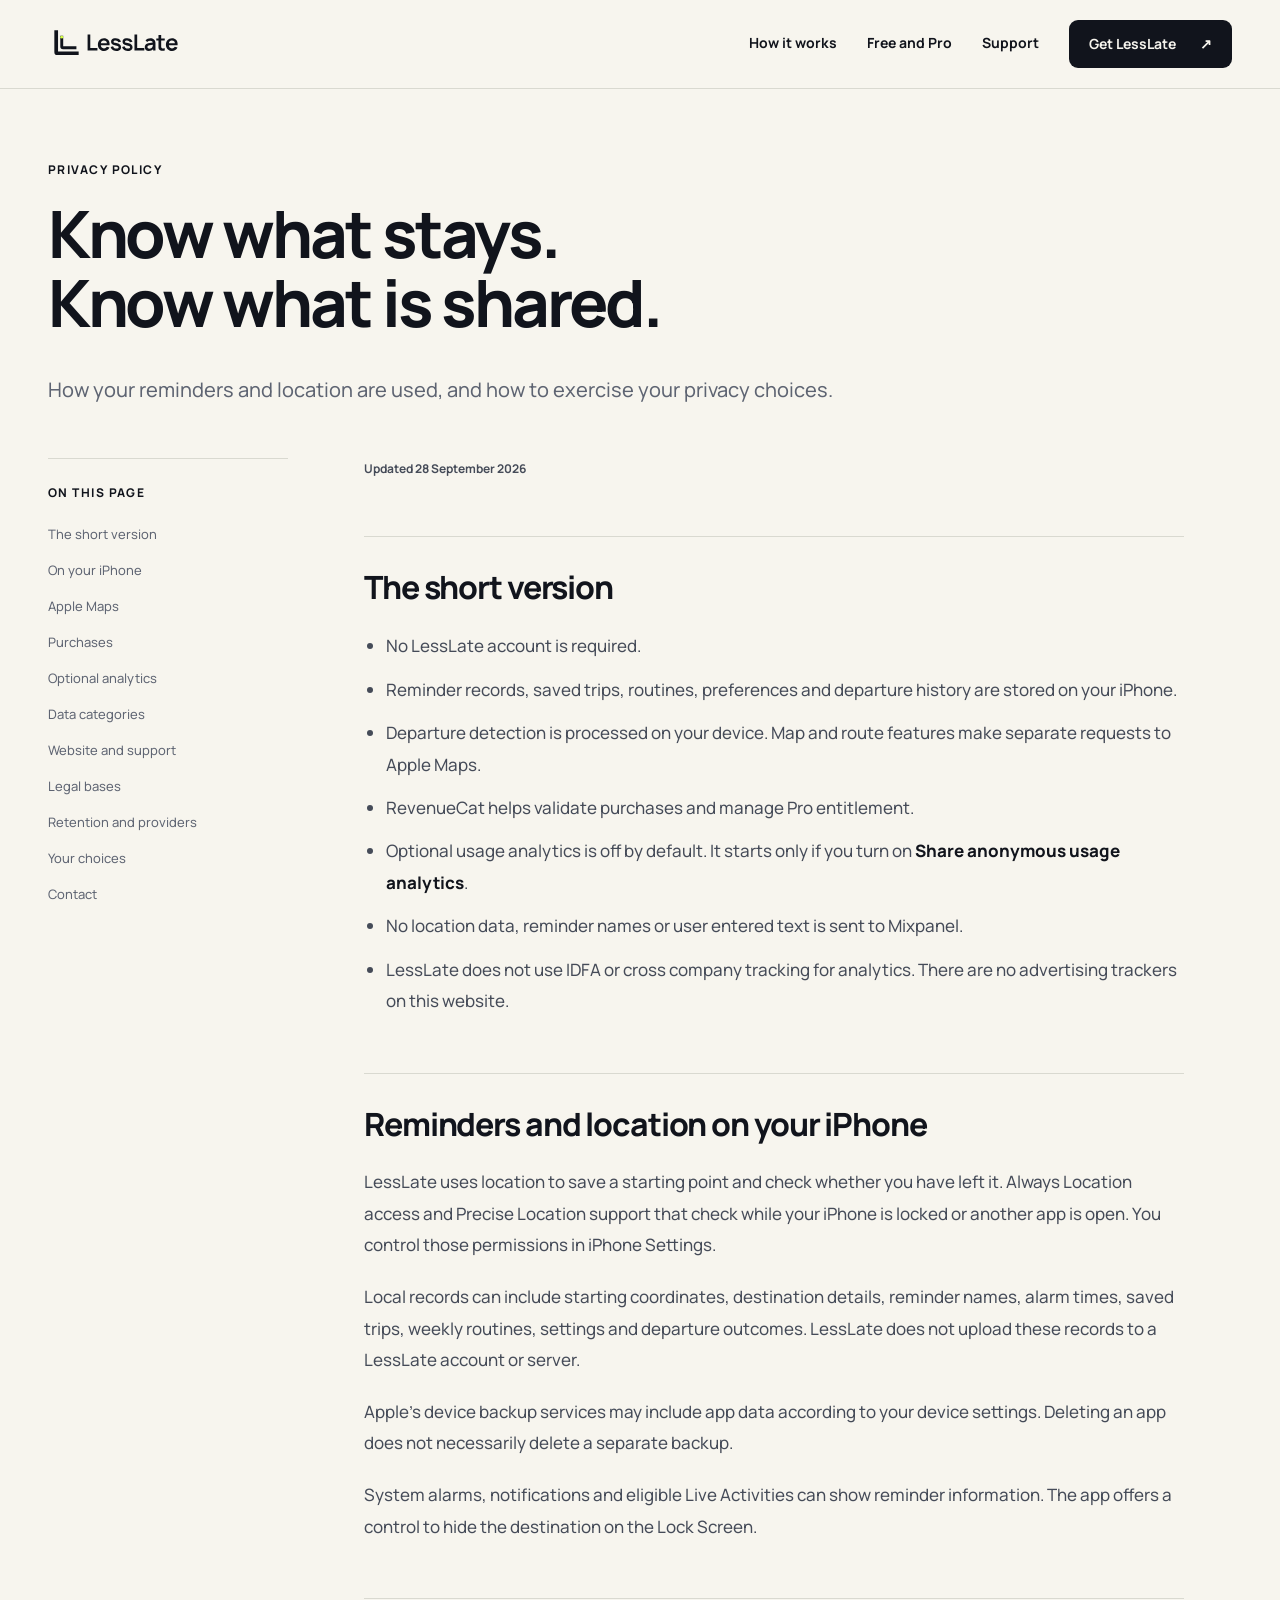
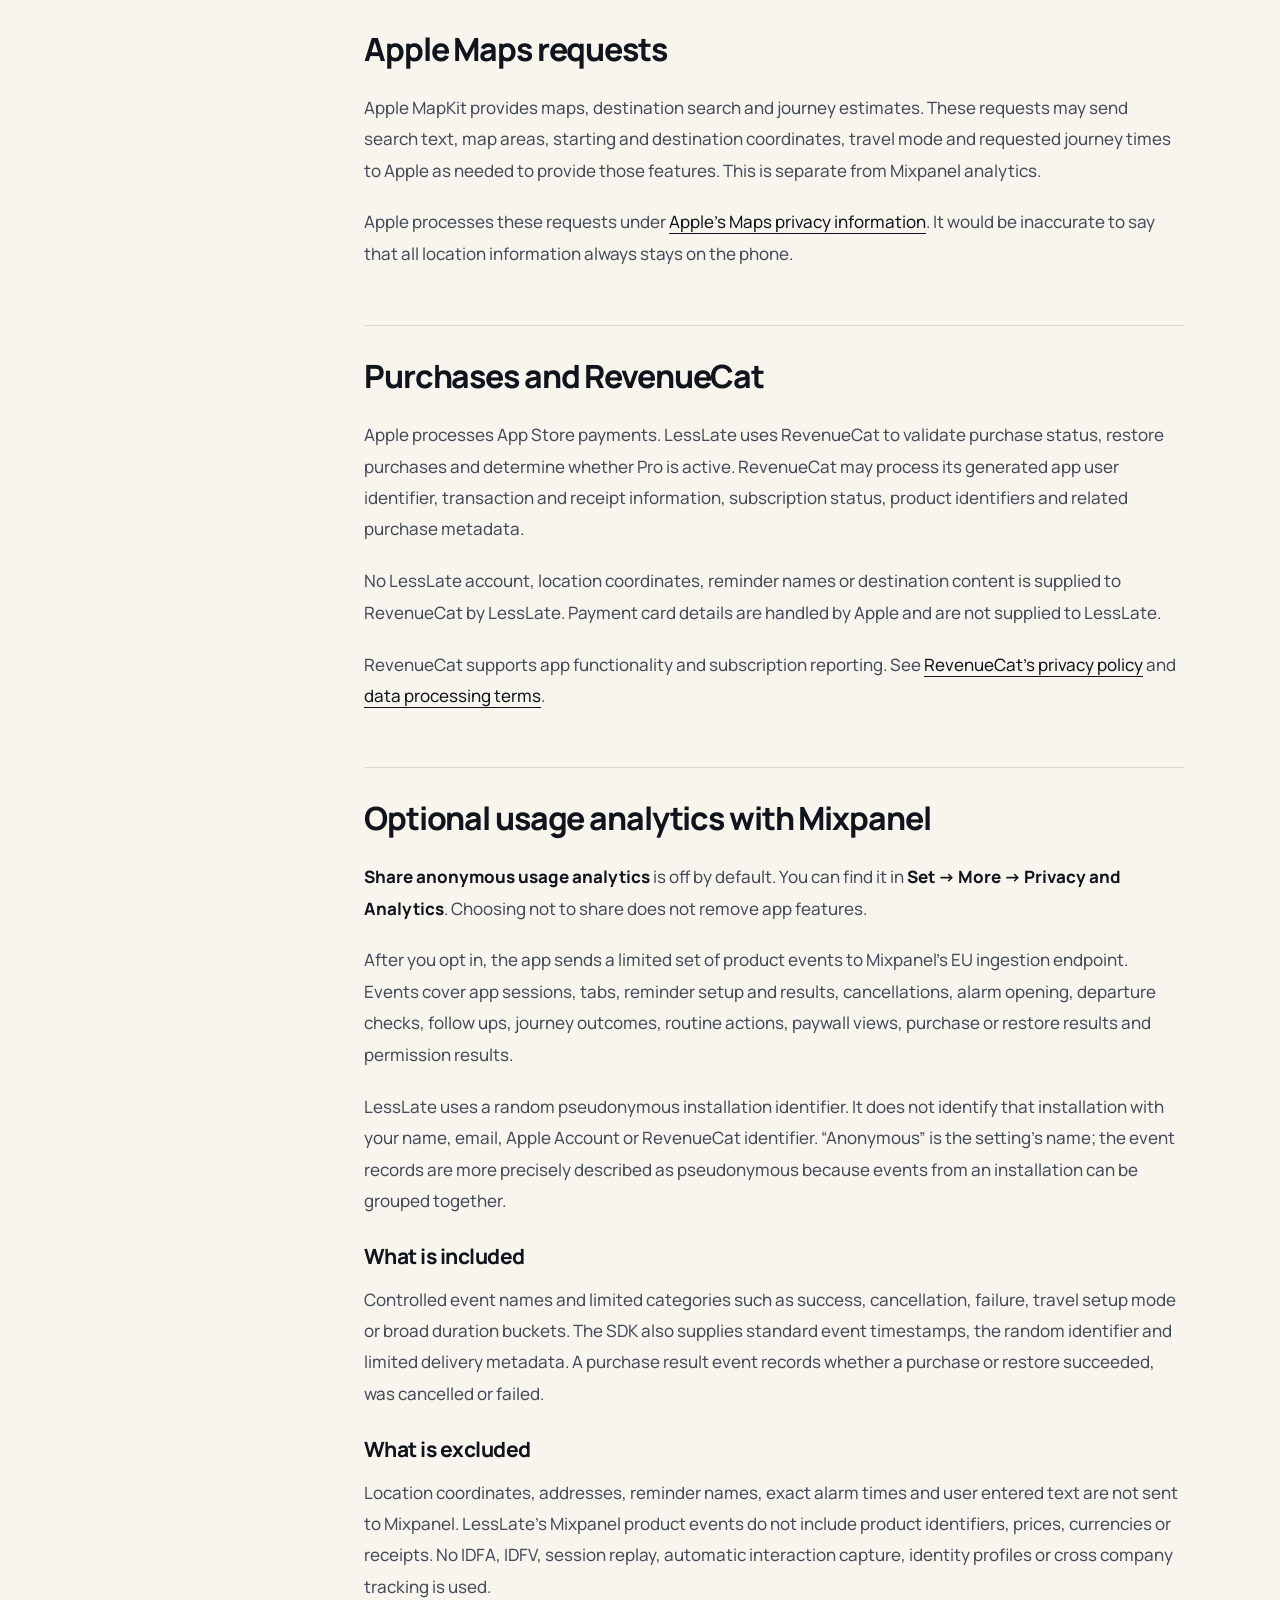
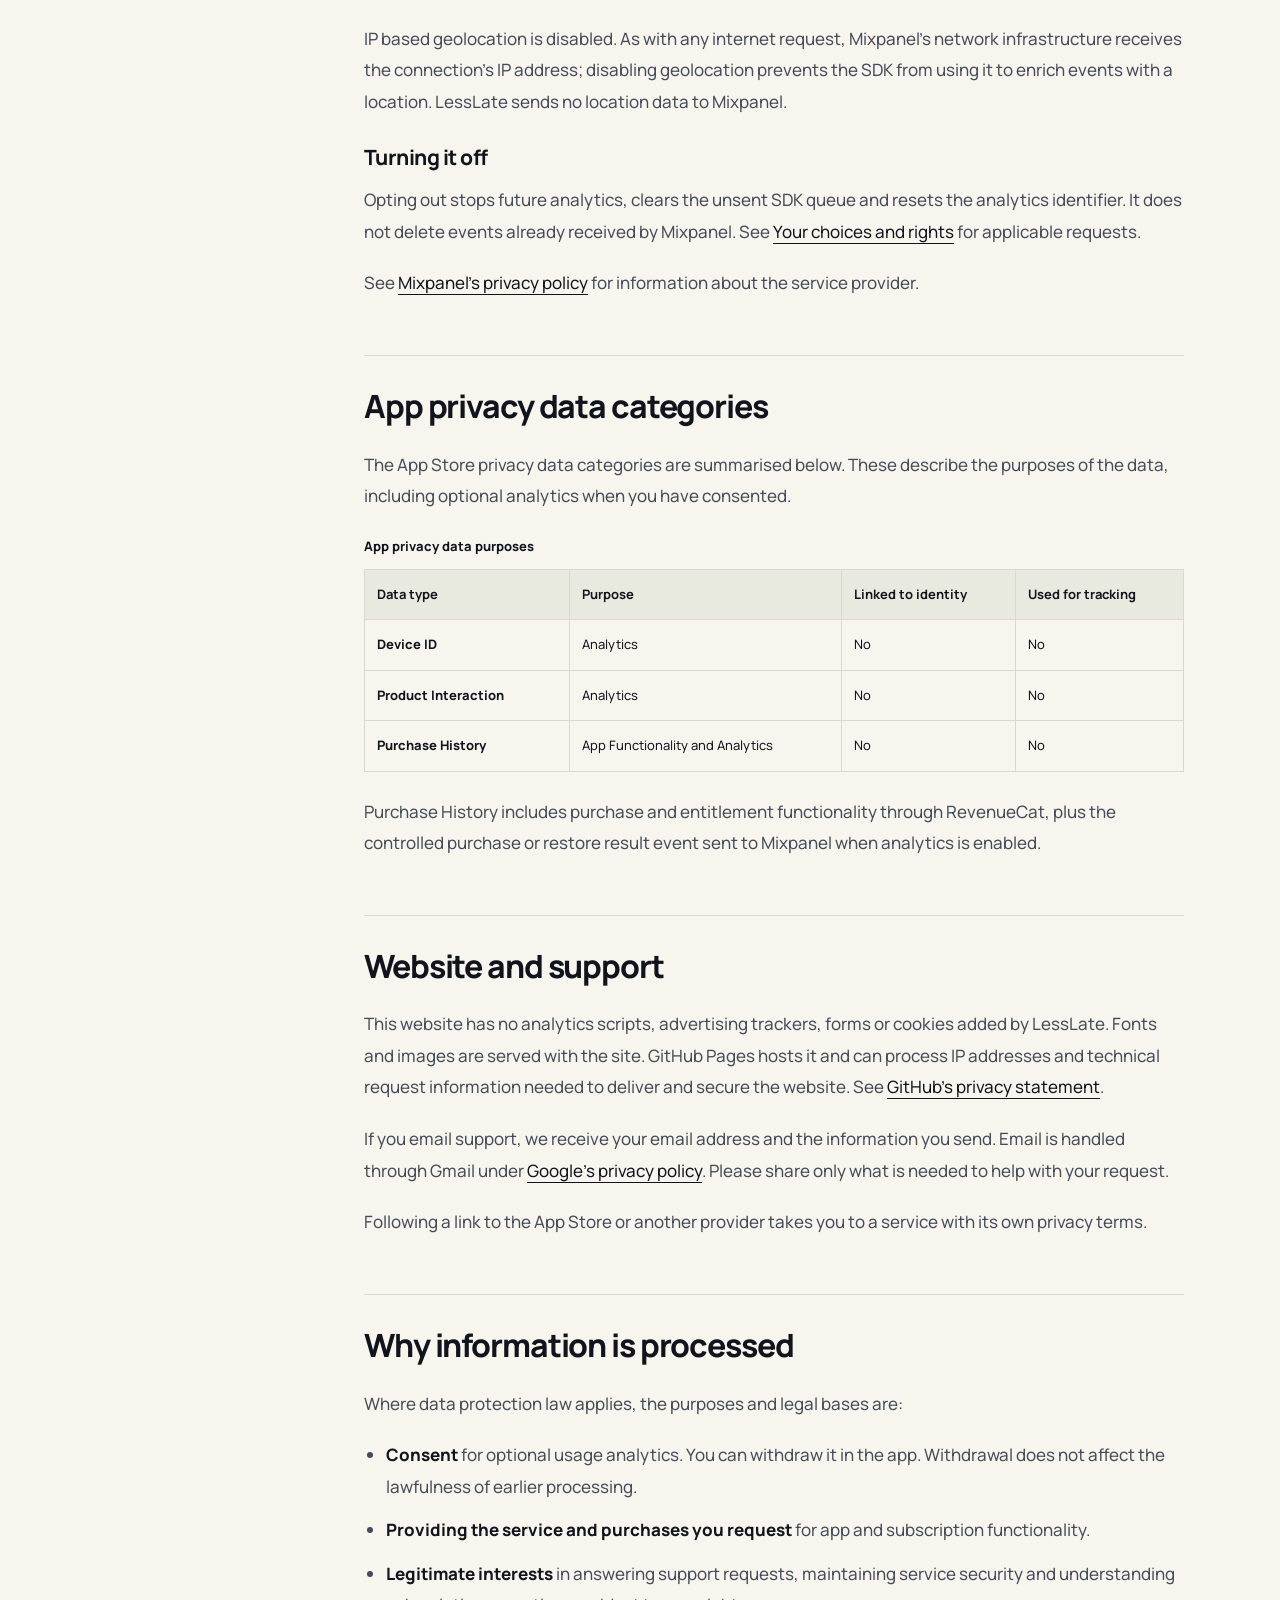
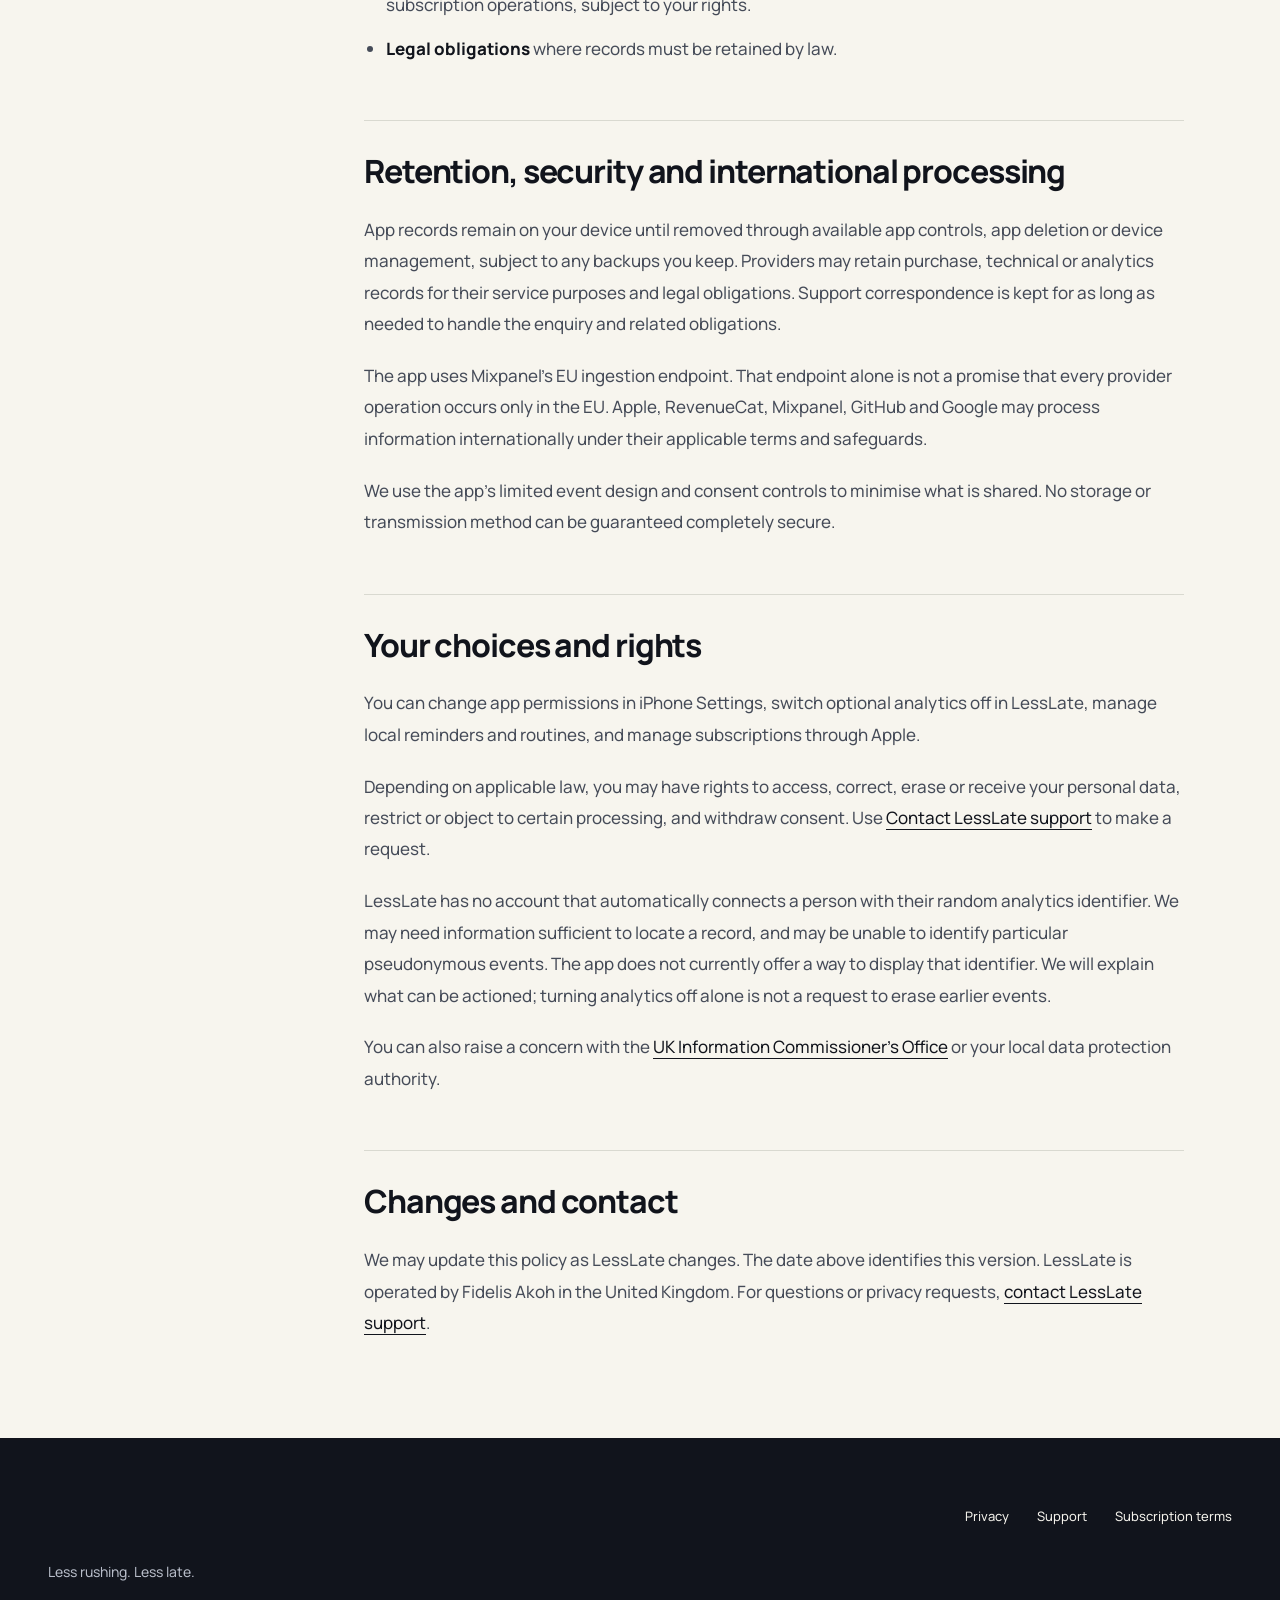
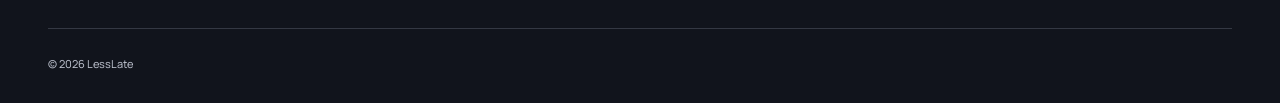
==== commit 369409f5: "Publish refreshed LessLate website" ====
--- a/privacy/index.html
+++ b/privacy/index.html
@@ -1,32 +1,2 @@
-<!doctype html>
-<html lang="en-GB">
-<head>
-<meta charset="utf-8">
-<meta name="viewport" content="width=device-width, initial-scale=1">
-<meta name="referrer" content="no-referrer">
-<meta http-equiv="Content-Security-Policy" content="default-src 'self'; base-uri 'none'; connect-src 'none'; font-src 'self'; form-action 'none'; frame-src 'none'; img-src 'self' data:; object-src 'none'; script-src 'none'; style-src 'self'; upgrade-insecure-requests">
-<title>Privacy policy | LessLate</title>
-<meta name="description" content="How LessLate handles location, Apple Maps requests, subscriptions, purchase reporting and support information.">
-<link rel="canonical" href="https://lesslate.app/privacy/">
-<link rel="icon" href="../assets/lesslate-app-icon.png" type="image/png">
-<link rel="stylesheet" href="../styles.css">
-</head><body>
-<a class="skip" href="#main">Skip to content</a>
-<header class="site-header"><div class="wrap header-inner">
-<a class="brand" href="../" aria-label="LessLate home"><img src="../assets/lesslate-wordmark.png" alt="LessLate" width="560" height="250"></a>
-<nav aria-label="Main navigation"><a href="../#pro">Free &amp; Pro</a><a href="../support/">Support</a><a href="../privacy/" aria-current="page">Privacy</a></nav>
-</div></header>
-<main id="main" class="wrap">
-<header class="document-header"><p class="eyebrow">Privacy policy</p><h1>Clear about<br>your information.</h1><p class="lead">Departure detection happens on your iPhone. Maps and subscriptions use external services. Here’s what that means for your data.</p><p class="updated">Updated September 2026 · LessLate 1.1</p></header>
-<div class="document-grid"><aside class="toc" aria-label="On this page"><p>On this page</p><a href="#operator">Who operates LessLate</a><a href="#device">On your device</a><a href="#maps">Apple Maps</a><a href="#purchases">Purchases &amp; RevenueCat</a><a href="#permissions">Permissions</a><a href="#support-data">Support &amp; website</a><a href="#retention">Retention &amp; transfers</a><a href="#rights">Your rights</a></aside>
-<article class="prose">
-<div class="notice"><p><strong>The short version</strong>No LessLate account. No adverts or cross-app advertising tracking. Reminder records stay in the app’s local storage. Apple processes map and route requests. RevenueCat processes subscription information and purchase reporting.</p></div>
-<section id="operator"><h2>1. Who operates LessLate</h2><p>LessLate is operated by Fidelis Akoh in the United Kingdom. Fidelis Akoh is the controller responsible for the personal information processed to operate LessLate. In this policy, “we” and “us” mean that operator, not a limited company.</p><p>Contact: <a href="mailto:lesslateapp@gmail.com">lesslateapp@gmail.com</a>.</p></section>
-<section id="device"><h2>2. Information on your iPhone</h2><p>The app stores reminder records, starting-area details, saved routines, travel plans, departure history and preferences locally. It uses precise location readings to compare your position with the starting point of an active reminder. LessLate does not send those reminder records, routines, history or departure-detection readings to a LessLate server or to RevenueCat.</p><p>When you commit a reminder, the app requires a fresh, sufficiently accurate starting position. During an active reminder, location monitoring can operate in the background to recognise departure. Ending the reminder ends the monitoring associated with it. Ending a reminder does not necessarily delete saved history or routines.</p><p>LessLate has no account-based cloud sync. Your device or computer backup settings may separately include app data.</p></section>
-<section id="maps"><h2>3. Apple Maps and travel estimates</h2><p>The map, destination search and Pro travel estimates use Apple Maps through MapKit. These features send relevant requests to Apple, including the visible map area, search text and regional hints. Travel estimates also use origin and destination coordinates, travel mode and arrival or departure timing.</p><p>This is separate from on-device departure detection. We therefore do not claim that every use of your location stays on your phone. Apple processes these requests under its own <a href="https://www.apple.com/legal/privacy/data/en/apple-maps/">Apple Maps privacy information</a>.</p><p>We use the requested location and journey information to provide the reminder and route-planning features you choose. You control location access in iPhone Settings.</p></section>
-<section id="purchases"><h2>4. Purchases and RevenueCat</h2><p>Apple handles App Store payments, account information, renewals and transactions. We do not receive your full payment-card details.</p><p>We use RevenueCat to validate purchases, restore them and determine whether Pro access is active. The SDK sends an automatically generated app-user identifier, purchase or receipt information, subscription status and relevant app/device metadata, such as platform, app version, locale and currency.</p><p>LessLate does not supply RevenueCat with a name, email address, custom account identifier, location, reminder, routine or departure history. Its generated identifier is not a LessLate login. It still allows subscription records to be associated over time.</p><p>RevenueCat also provides purchase analytics, including subscription activity, renewals and revenue reporting. We use these reports to understand how Pro is performing. There is no separate app-usage analytics or advertising SDK in LessLate.</p><p>RevenueCat acts as our processor for this subscription service. See its <a href="https://www.revenuecat.com/privacy">privacy policy</a> and <a href="https://www.revenuecat.com/dpa">Data Processing Addendum</a>. We do not sell personal information or use this information for cross-app advertising tracking.</p><p>Our lawful basis for providing and restoring paid access is performance of our contract with you. Fraud prevention, service reliability and proportionate purchase reporting rely on our legitimate interests in operating and understanding the service.</p></section>
-<section id="permissions"><h2>5. Permissions and Lock Screen information</h2><p>Alarm permission enables the scheduled alarm. Notification permission enables preparation messages. Always Location access and Precise Location support departure detection while the app is in the background or your phone is locked.</p><p>Location permission can be requested when you set a reminder or choose “Use My Current Location”. Using that map action does not itself set an alarm.</p><p>Live Activities and notifications may show reminder information on your Lock Screen. Use the app’s destination-privacy preference to hide the destination where offered. You can also control notifications, Live Activities and location permissions in iPhone Settings. Disabling a permission can limit its related feature.</p><p>Permission to access a device feature is separate from the legal basis for processing subscription and support information.</p></section>
-<section id="support-data"><h2>6. Support and this website</h2><p>If you email support, we receive your email address, message and anything you attach. Diagnostics are shared only when you choose to send them. Review screenshots and logs before sending them, and avoid including home addresses, payment details or other information we do not need.</p><p>We use support information to answer questions and investigate faults, based on our legitimate interest in supporting the app. Our support email uses Google’s email service.</p><p>This website has no account, contact form, advertising tracker or analytics script. It does not set advertising or analytics cookies or load external fonts. GitHub Pages hosts the website and may process IP addresses and technical request information to deliver and secure it. See <a href="https://docs.github.com/en/site-policy/privacy-policies/github-general-privacy-statement">GitHub’s privacy statement</a> and <a href="https://policies.google.com/privacy">Google’s privacy policy</a>.</p></section>
-<section id="retention"><h2>7. Retention, sharing and transfers</h2><p>Local history and saved routines remain available until removed through available app controls or by deleting the app’s local data. Device backups may retain separate copies. Uninstalling LessLate does not cancel an Apple subscription or automatically erase Apple’s or RevenueCat’s subscription records.</p><p>Subscription records are retained as needed to provide access and restoration, prevent fraud, resolve disputes and meet applicable record-keeping obligations. Support correspondence is kept for as long as needed to resolve the enquiry and related follow-up. Retention is assessed against those purposes rather than the life of an active reminder.</p><p>We use the providers described above, and may disclose information where required by law. Some providers process information outside the UK, including in the United States. RevenueCat’s published DPA includes standard contractual clauses and the UK transfer addendum for relevant restricted transfers. Other providers describe their safeguards in their privacy terms. Contact us for information about safeguards relevant to your request.</p></section>
-<section id="rights"><h2>8. Your rights and choices</h2><p>Depending on the circumstances, you can ask for access, correction, deletion, restriction or portability of personal information, and object to processing based on legitimate interests. Contact <a href="mailto:lesslateapp@gmail.com">lesslateapp@gmail.com</a>. We may need enough information to locate a subscription record and verify that a request is yours. We do not collect extra identity information solely to make otherwise unidentifiable records identifiable.</p><p>We cannot remotely access or delete reminder and location records held only on your device. Subscription cancellation is handled separately through Apple; see <a href="../subscriptions/">Subscriptions &amp; terms</a>.</p><p>You can complain to the UK <a href="https://ico.org.uk/make-a-complaint/">Information Commissioner’s Office</a>. LessLate does not make legal or similarly significant decisions about you through automated profiling.</p><h3>Changes to this policy</h3><p>We will update this page when the app or its data practices change. The update date appears at the top.</p></section>
-</article></div></main><footer class="footer"><div class="wrap"><div class="footer-top"><div><img class="footer-logo" src="../assets/lesslate-wordmark.png" alt="LessLate" width="560" height="250"><p class="small muted">Be out the door when you planned.</p></div><nav class="footer-links" aria-label="Footer"><a href="../support/">Support</a><a href="../privacy/">Privacy policy</a><a href="../subscriptions/">Subscriptions &amp; terms</a></nav></div><div class="footer-bottom"><p>© 2026 LessLate. Operated by Fidelis Akoh, United Kingdom.</p><a href="mailto:lesslateapp@gmail.com">lesslateapp@gmail.com</a></div></div></footer></body></html>
+<!DOCTYPE html>
+<html lang="en-GB"><head><meta charset="utf-8"><meta name="viewport" content="width=device-width, initial-scale=1"><meta http-equiv="Content-Security-Policy" content="default-src 'self'; base-uri 'none'; connect-src 'self'; font-src 'self'; form-action 'none'; frame-src 'none'; img-src 'self' data:; object-src 'none'; script-src 'self' 'sha256-lAvX88PqjS0zhEcRp7D/qMWbE5rnlq0QtmG8xxKBFk4='; style-src 'self'; upgrade-insecure-requests"><meta name="referrer" content="strict-origin-when-cross-origin"><title>LessLate Privacy Policy | Location and optional analytics</title><meta name="description" content="How LessLate handles on device reminders, Apple Maps, RevenueCat purchases and optional Mixpanel analytics. No location data is sent to Mixpanel."><meta name="robots" content="index, follow, max-image-preview:large"><link rel="canonical" href="https://lesslate.app/privacy/"><meta name="theme-color" content="#11141c"><meta name="apple-itunes-app" content="app-id=6799200806"><link rel="icon" href="/favicon.svg" type="image/svg+xml"><link rel="apple-touch-icon" href="/assets/apple-touch-icon.png"><meta property="og:type" content="website"><meta property="og:site_name" content="LessLate"><meta property="og:locale" content="en_GB"><meta property="og:title" content="LessLate Privacy Policy | Location and optional analytics"><meta property="og:description" content="How LessLate handles on device reminders, Apple Maps, RevenueCat purchases and optional Mixpanel analytics. No location data is sent to Mixpanel."><meta property="og:url" content="https://lesslate.app/privacy/"><meta property="og:image" content="https://lesslate.app/assets/lesslate-social-preview.png"><meta property="og:image:width" content="1200"><meta property="og:image:height" content="630"><meta property="og:image:alt" content="LessLate. Knowing when to leave isn’t the problem. Leaving is."><meta name="twitter:card" content="summary_large_image"><meta name="twitter:title" content="LessLate Privacy Policy | Location and optional analytics"><meta name="twitter:description" content="How LessLate handles on device reminders, Apple Maps, RevenueCat purchases and optional Mixpanel analytics. No location data is sent to Mixpanel."><meta name="twitter:image" content="https://lesslate.app/assets/lesslate-social-preview.png"><meta name="twitter:image:alt" content="LessLate departure reminders for iPhone."><link rel="preload" href="/assets/fonts/manrope-variable.woff2" as="font" type="font/woff2" crossorigin><link rel="stylesheet" href="/styles.css"><noscript><link rel="stylesheet" href="/no-script.css"></noscript><script src="/site.js" defer></script><script type="application/ld+json">{"@context":"https://schema.org","@graph":[{"@type":"WebSite","@id":"https://lesslate.app/#website","url":"https://lesslate.app/","name":"LessLate","inLanguage":"en-GB"},{"@type":"WebPage","@id":"https://lesslate.app/privacy/#webpage","url":"https://lesslate.app/privacy/","name":"LessLate Privacy Policy | Location and optional analytics","description":"How LessLate handles on device reminders, Apple Maps, RevenueCat purchases and optional Mixpanel analytics. No location data is sent to Mixpanel.","inLanguage":"en-GB","isPartOf":{"@id":"https://lesslate.app/#website"},"about":{"@id":"https://lesslate.app/#app"}},{"@type":"BreadcrumbList","itemListElement":[{"@type":"ListItem","position":1,"name":"Home","item":"https://lesslate.app/"},{"@type":"ListItem","position":2,"name":"Privacy policy","item":"https://lesslate.app/privacy/"}]}]}</script></head><body><a class="skip-link" href="#main">Skip to content</a><header class="site-header"><div class="wrap header-inner"><a class="logo" href="/" aria-label="LessLate home"><img src="/assets/brand/lockup-night.svg" alt="LessLate" width="148" height="38"></a><button class="menu-toggle" type="button" aria-expanded="false" aria-controls="site-nav">Menu <span aria-hidden="true">+</span></button><nav id="site-nav" aria-label="Main navigation"><a href="/how-it-works/">How it works</a><a href="/#pro">Free and Pro</a><a href="/support/">Support</a><a class="nav-download" href="https://apps.apple.com/gb/app/lesslate/id6799200806">Get LessLate <span aria-hidden="true">↗</span></a></nav></div></header><main id="main"><section class="document-hero wrap"><p class="eyebrow">Privacy policy</p><h1>Know what stays.<br> Know what is shared.</h1><p class="lede">How your reminders and location are used, and how to exercise your privacy choices.</p></section><div class="wrap document-layout"><aside><nav aria-label="On this page"><p class="eyebrow">On this page</p><a href="#summary">The short version</a><a href="#on-device">On your iPhone</a><a href="#maps">Apple Maps</a><a href="#purchases">Purchases</a><a href="#analytics">Optional analytics</a><a href="#data-categories">Data categories</a><a href="#website">Website and support</a><a href="#basis">Legal bases</a><a href="#retention">Retention and providers</a><a href="#your-choices">Your choices</a><a href="#changes">Contact</a></nav></aside><div class="document-body"><p class="updated">Updated 28 September 2026</p><section id="summary"><h2>The short version</h2><ul><li>No LessLate account is required.</li><li>Reminder records, saved trips, routines, preferences and departure history are stored on your iPhone.</li><li>Departure detection is processed on your device. Map and route features make separate requests to Apple Maps.</li><li>RevenueCat helps validate purchases and manage Pro entitlement.</li><li>Optional usage analytics is off by default. It starts only if you turn on <strong>Share anonymous usage analytics</strong>.</li><li>No location data, reminder names or user entered text is sent to Mixpanel.</li><li>LessLate does not use IDFA or cross company tracking for analytics. There are no advertising trackers on this website.</li></ul></section><section id="on-device"><h2>Reminders and location on your iPhone</h2><p>LessLate uses location to save a starting point and check whether you have left it. Always Location access and Precise Location support that check while your iPhone is locked or another app is open. You control those permissions in iPhone Settings.</p><p>Local records can include starting coordinates, destination details, reminder names, alarm times, saved trips, weekly routines, settings and departure outcomes. LessLate does not upload these records to a LessLate account or server.</p><p>Apple’s device backup services may include app data according to your device settings. Deleting an app does not necessarily delete a separate backup.</p><p>System alarms, notifications and eligible Live Activities can show reminder information. The app offers a control to hide the destination on the Lock Screen.</p></section><section id="maps"><h2>Apple Maps requests</h2><p>Apple MapKit provides maps, destination search and journey estimates. These requests may send search text, map areas, starting and destination coordinates, travel mode and requested journey times to Apple as needed to provide those features. This is separate from Mixpanel analytics.</p><p>Apple processes these requests under <a href="https://www.apple.com/legal/privacy/data/en/apple-maps/">Apple’s Maps privacy information</a>. It would be inaccurate to say that all location information always stays on the phone.</p></section><section id="purchases"><h2>Purchases and RevenueCat</h2><p>Apple processes App Store payments. LessLate uses RevenueCat to validate purchase status, restore purchases and determine whether Pro is active. RevenueCat may process its generated app user identifier, transaction and receipt information, subscription status, product identifiers and related purchase metadata.</p><p>No LessLate account, location coordinates, reminder names or destination content is supplied to RevenueCat by LessLate. Payment card details are handled by Apple and are not supplied to LessLate.</p><p>RevenueCat supports app functionality and subscription reporting. See <a href="https://www.revenuecat.com/privacy">RevenueCat’s privacy policy</a> and <a href="https://www.revenuecat.com/dpa">data processing terms</a>.</p></section><section id="analytics"><h2>Optional usage analytics with Mixpanel</h2><p><strong>Share anonymous usage analytics</strong> is off by default. You can find it in <strong>Set → More → Privacy and Analytics</strong>. Choosing not to share does not remove app features.</p><p>After you opt in, the app sends a limited set of product events to Mixpanel’s EU ingestion endpoint. Events cover app sessions, tabs, reminder setup and results, cancellations, alarm opening, departure checks, follow ups, journey outcomes, routine actions, paywall views, purchase or restore results and permission results.</p><p>LessLate uses a random pseudonymous installation identifier. It does not identify that installation with your name, email, Apple Account or RevenueCat identifier. “Anonymous” is the setting’s name; the event records are more precisely described as pseudonymous because events from an installation can be grouped together.</p><h3>What is included</h3><p>Controlled event names and limited categories such as success, cancellation, failure, travel setup mode or broad duration buckets. The SDK also supplies standard event timestamps, the random identifier and limited delivery metadata. A purchase result event records whether a purchase or restore succeeded, was cancelled or failed.</p><h3>What is excluded</h3><p>Location coordinates, addresses, reminder names, exact alarm times and user entered text are not sent to Mixpanel. LessLate’s Mixpanel product events do not include product identifiers, prices, currencies or receipts. No IDFA, IDFV, session replay, automatic interaction capture, identity profiles or cross company tracking is used.</p><p>IP based geolocation is disabled. As with any internet request, Mixpanel’s network infrastructure receives the connection’s IP address; disabling geolocation prevents the SDK from using it to enrich events with a location. LessLate sends no location data to Mixpanel.</p><h3>Turning it off</h3><p>Opting out stops future analytics, clears the unsent SDK queue and resets the analytics identifier. It does not delete events already received by Mixpanel. See <a href="#your-choices">Your choices and rights</a> for applicable requests.</p><p>See <a href="https://mixpanel.com/legal/privacy-policy/">Mixpanel’s privacy policy</a> for information about the service provider.</p></section><section id="data-categories"><h2>App privacy data categories</h2><p>The App Store privacy data categories are summarised below. These describe the purposes of the data, including optional analytics when you have consented.</p><div class="table-scroll" role="region" aria-label="Privacy data categories" tabindex="0"><table><caption>App privacy data purposes</caption><thead><tr><th scope="col">Data type</th><th scope="col">Purpose</th><th scope="col">Linked to identity</th><th scope="col">Used for tracking</th></tr></thead><tbody><tr><th scope="row">Device ID</th><td>Analytics</td><td>No</td><td>No</td></tr><tr><th scope="row">Product Interaction</th><td>Analytics</td><td>No</td><td>No</td></tr><tr><th scope="row">Purchase History</th><td>App Functionality and Analytics</td><td>No</td><td>No</td></tr></tbody></table></div><p>Purchase History includes purchase and entitlement functionality through RevenueCat, plus the controlled purchase or restore result event sent to Mixpanel when analytics is enabled.</p></section><section id="website"><h2>Website and support</h2><p>This website has no analytics scripts, advertising trackers, forms or cookies added by LessLate. Fonts and images are served with the site. GitHub Pages hosts it and can process IP addresses and technical request information needed to deliver and secure the website. See <a href="https://docs.github.com/en/site-policy/privacy-policies/github-general-privacy-statement">GitHub’s privacy statement</a>.</p><p>If you email support, we receive your email address and the information you send. Email is handled through Gmail under <a href="https://policies.google.com/privacy">Google’s privacy policy</a>. Please share only what is needed to help with your request.</p><p>Following a link to the App Store or another provider takes you to a service with its own privacy terms.</p></section><section id="basis"><h2>Why information is processed</h2><p>Where data protection law applies, the purposes and legal bases are:</p><ul><li><strong>Consent</strong> for optional usage analytics. You can withdraw it in the app. Withdrawal does not affect the lawfulness of earlier processing.</li><li><strong>Providing the service and purchases you request</strong> for app and subscription functionality.</li><li><strong>Legitimate interests</strong> in answering support requests, maintaining service security and understanding subscription operations, subject to your rights.</li><li><strong>Legal obligations</strong> where records must be retained by law.</li></ul></section><section id="retention"><h2>Retention, security and international processing</h2><p>App records remain on your device until removed through available app controls, app deletion or device management, subject to any backups you keep. Providers may retain purchase, technical or analytics records for their service purposes and legal obligations. Support correspondence is kept for as long as needed to handle the enquiry and related obligations.</p><p>The app uses Mixpanel’s EU ingestion endpoint. That endpoint alone is not a promise that every provider operation occurs only in the EU. Apple, RevenueCat, Mixpanel, GitHub and Google may process information internationally under their applicable terms and safeguards.</p><p>We use the app’s limited event design and consent controls to minimise what is shared. No storage or transmission method can be guaranteed completely secure.</p></section><section id="your-choices"><h2>Your choices and rights</h2><p>You can change app permissions in iPhone Settings, switch optional analytics off in LessLate, manage local reminders and routines, and manage subscriptions through Apple.</p><p>Depending on applicable law, you may have rights to access, correct, erase or receive your personal data, restrict or object to certain processing, and withdraw consent. Use <a href="/support/#contact">Contact LessLate support</a> to make a request.</p><p>LessLate has no account that automatically connects a person with their random analytics identifier. We may need information sufficient to locate a record, and may be unable to identify particular pseudonymous events. The app does not currently offer a way to display that identifier. We will explain what can be actioned; turning analytics off alone is not a request to erase earlier events.</p><p>You can also raise a concern with the <a href="https://ico.org.uk/make-a-complaint/">UK Information Commissioner’s Office</a> or your local data protection authority.</p></section><section id="changes"><h2>Changes and contact</h2><p>We may update this policy as LessLate changes. The date above identifies this version. LessLate is operated by Fidelis Akoh in the United Kingdom. For questions or privacy requests, <a href="/support/#contact">contact LessLate support</a>.</p></section></div></div></main><footer class="site-footer"><div class="wrap footer-top"><div><a class="logo" href="/" aria-label="LessLate home"><img src="/assets/brand/lockup-reverse.svg" alt="LessLate" width="148" height="38" loading="lazy"></a><p>Less rushing. Less late.</p></div><nav aria-label="Footer"><a href="/privacy/">Privacy</a><a href="/support/">Support</a><a href="/subscriptions/">Subscription terms</a></nav></div><div class="wrap footer-bottom"><p>© 2026 LessLate</p></div></footer></body></html>
--- a/styles.css
+++ b/styles.css
@@ -1,16 +1,42 @@
-:root{--chalk:#f7f5ee;--night:#11141c;--signal:#d4ff45;--soft:#1a1e29;--paper:#eceae1;--slate:#5e6472;--fog:#aeb4c0;--line:#d6d5cd}
-*{box-sizing:border-box}html{scroll-behavior:smooth;scroll-padding-top:30px}body{margin:0;background:var(--chalk);color:var(--night);font-family:-apple-system,BlinkMacSystemFont,"Segoe UI",Helvetica,Arial,sans-serif;font-size:1rem;line-height:1.6;-webkit-font-smoothing:antialiased}
-a{color:inherit;text-underline-offset:5px}a:hover{text-decoration-thickness:2px}a:focus-visible,summary:focus-visible{outline:3px solid #687f00;outline-offset:5px}img{max-width:100%;height:auto;display:block}h1,h2,h3,p,figure{margin:0}h1,h2,h3{line-height:1.05;letter-spacing:-.04em}h1{font-size:clamp(2.8rem,5.7vw,5.4rem);font-weight:800}h2{font-size:clamp(2rem,4.1vw,3.8rem);font-weight:780}h3{font-size:1.4rem;letter-spacing:-.025em;line-height:1.2}p+p{margin-top:1em}ul,ol{padding-left:1.3em}li+li{margin-top:.6em}.wrap{width:min(1200px,calc(100% - 64px));margin-inline:auto}.section{padding-block:104px}.eyebrow{font-size:.875rem;font-weight:700;letter-spacing:.1em;text-transform:uppercase;margin-bottom:22px}.muted{color:var(--slate)}.small{font-size:.875rem;line-height:1.6}.skip{position:absolute;left:20px;top:-80px;background:var(--signal);padding:12px;z-index:5}.skip:focus{top:8px}
-.site-header{border-bottom:1px solid var(--line)}.header-inner{display:flex;align-items:center;justify-content:space-between;gap:24px;min-height:98px}.brand img{width:196px}.site-header nav{display:flex;gap:28px;align-items:center;flex-wrap:wrap}.site-header nav a{text-decoration:none;font-size:.94rem;font-weight:650;padding-block:10px}.site-header nav a[aria-current=page]{text-decoration:underline;text-decoration-thickness:2px}
-.hero{display:grid;grid-template-columns:1.1fr .9fr;align-items:center;gap:60px;padding-block:74px 92px}.hero h1 span{display:block;text-decoration:underline;text-decoration-color:var(--signal);text-decoration-thickness:.15em;text-underline-offset:.07em}.hero-intro{font-size:1.2rem;color:var(--slate);max-width:32em;margin-top:30px}.actions{display:flex;align-items:center;gap:24px;flex-wrap:wrap;margin-top:32px}.button{display:inline-flex;align-items:center;justify-content:center;min-height:54px;padding:14px 24px;border-radius:14px;background:var(--night);color:var(--chalk);font-weight:700;text-decoration:none;text-align:center}.button:hover{background:#303643}.button.lime{background:var(--signal);color:var(--night)}.text-link{font-weight:650}.availability{font-size:.875rem;margin-top:22px;color:var(--slate)}
-.hero-visual{padding:34px 42px;border-radius:36px;background:var(--paper)}.hero-visual img{width:270px;margin:auto;border-radius:28px;border:1px solid #11141c22;box-shadow:0 24px 44px #11141c14}.hero-visual figcaption{text-align:center;margin-top:20px;font-size:.875rem;color:var(--slate)}.proof-strip{display:flex;justify-content:space-between;gap:20px;border-top:1px solid var(--line);border-bottom:1px solid var(--line);padding-block:22px;font-size:.94rem;font-weight:650;flex-wrap:wrap}
-.section-top{display:grid;grid-template-columns:1.1fr .9fr;gap:72px;align-items:end;margin-bottom:48px}.section-top>p{color:var(--slate);font-size:1.1rem;max-width:31em}.steps{display:grid;grid-template-columns:repeat(3,1fr);gap:40px}.step{border-top:1px solid var(--line);padding-top:24px}.step-number{font-size:2.6rem;font-weight:750;letter-spacing:-.06em;display:block;margin-bottom:30px}.step h3{margin-bottom:16px}.step p{color:var(--slate)}.step .small{margin-top:16px}
-.dark-section{background:var(--night);color:var(--chalk)}.feature-grid{display:grid;grid-template-columns:.85fr 1.15fr;align-items:center;gap:100px}.app-example{max-width:300px;margin:auto}.app-example img{border-radius:26px;border:1px solid #ffffff30}.app-example figcaption{font-size:.875rem;color:var(--fog);margin-top:16px;text-align:center}.feature-copy>p:not(.eyebrow){color:var(--fog);margin-top:24px;font-size:1.125rem}.feature-list{list-style:none;padding:0;margin:30px 0 0}.feature-list li{padding:20px 0;border-top:1px solid #ffffff26}.feature-list h3{font-size:1.2rem;margin-bottom:8px}.feature-list p{color:var(--fog)}.tag{display:inline-block;color:var(--night);background:var(--signal);padding:5px 12px;border-radius:8px;letter-spacing:.06em;font-size:.8rem;vertical-align:middle;margin-left:12px}
-.momentum{display:grid;grid-template-columns:1fr 1fr;gap:80px;align-items:center}.momentum-callout{background:var(--signal);border-radius:24px;padding:44px}.momentum-callout .big{font-size:clamp(3rem,6vw,5rem);letter-spacing:-.06em;font-weight:800;line-height:1.05}.momentum-callout p{margin-top:22px}.momentum-copy p{color:var(--slate);margin-top:22px}
-.pricing{background:var(--paper)}.pricing-grid{display:grid;grid-template-columns:1fr 1fr;gap:24px}.plan{background:var(--chalk);padding:40px;border-radius:24px}.plan.pro{background:var(--night);color:var(--chalk)}.plan h3{font-size:2rem}.plan .price{font-size:3.2rem;letter-spacing:-.06em;line-height:1.1;font-weight:750;margin-top:24px}.price small{font-size:1rem;letter-spacing:0;font-weight:500}.annual{margin-top:10px;font-size:1.1rem}.plan ul{list-style:none;padding:0;margin:28px 0}.plan li{border-top:1px solid var(--line);padding-top:12px}.plan.pro li{border-color:#ffffff26}.plan.pro .small{color:var(--fog)}.pricing-notes{margin-top:24px;color:var(--slate);max-width:76ch}
-.privacy-band{display:grid;grid-template-columns:1fr 1fr;gap:80px}.privacy-band p{color:var(--slate);margin-bottom:24px}.footer{border-top:1px solid var(--line);padding-block:42px}.footer-top{display:flex;justify-content:space-between;gap:32px;align-items:start}.footer-logo{width:174px}.footer-links{display:flex;gap:24px;flex-wrap:wrap;font-size:.94rem}.footer-bottom{display:flex;justify-content:space-between;gap:24px;margin-top:30px;color:var(--slate);font-size:.875rem;flex-wrap:wrap}
-.document-header{padding-block:70px 50px;max-width:850px}.document-header h1{font-size:clamp(2.8rem,6vw,4.8rem)}.document-header .lead{font-size:1.2rem;color:var(--slate);margin-top:24px;max-width:52ch}.document-header .updated{font-size:.875rem;margin-top:20px;color:var(--slate)}.document-grid{display:grid;grid-template-columns:230px minmax(0,1fr);gap:80px;padding-bottom:100px}.toc{align-self:start;position:sticky;top:30px;border-top:1px solid var(--line);padding-top:20px}.toc p{font-weight:700;margin-bottom:14px}.toc a{display:block;padding:8px 0;text-decoration:none;color:var(--slate);font-size:.94rem}.toc a:hover{text-decoration:underline}.prose{max-width:760px;min-width:0}.prose section+section{margin-top:44px;padding-top:36px;border-top:1px solid var(--line)}.prose h2{font-size:1.65rem;letter-spacing:-.025em;line-height:1.2;margin-bottom:18px}.prose h3{font-size:1.125rem;margin:24px 0 12px}.prose p,.prose li{color:#434958}.prose a{overflow-wrap:anywhere}.notice{background:var(--paper);padding:24px;border-radius:18px;margin-bottom:36px}.notice p{color:var(--night)}.notice strong{display:block;margin-bottom:8px}.faq{border-top:1px solid var(--line);padding:20px 0}.faq:last-child{border-bottom:1px solid var(--line)}summary{cursor:pointer;font-weight:700;font-size:1.1rem;line-height:1.4;padding-right:20px}details p{margin-top:16px}details ul{color:var(--slate)}.support-intro{display:grid;grid-template-columns:1.3fr .7fr;gap:55px;align-items:center}.contact-box{background:var(--signal);padding:30px;border-radius:22px}.contact-box h2{font-size:1.7rem;margin-bottom:16px}.contact-box a{overflow-wrap:anywhere}.support-content{padding-block:20px 90px}.support-group{margin-bottom:48px;max-width:850px}.support-group h2{font-size:2rem;margin-bottom:24px}
-@media(max-width:900px){.wrap{width:calc(100% - 40px)}.hero{gap:32px}.hero-visual{padding:28px 22px}.feature-grid{gap:44px}.section{padding-block:72px}.section-top,.momentum,.privacy-band{gap:36px}.document-grid{grid-template-columns:180px minmax(0,1fr);gap:36px}.steps{gap:24px}.plan{padding:28px}.site-header nav{gap:18px}}
-@media(max-width:640px){.header-inner{min-height:80px;gap:14px;flex-wrap:wrap;padding-block:14px}.brand img{width:150px}.site-header nav{gap:16px}.site-header nav a{font-size:.875rem}.hero{grid-template-columns:1fr;padding-block:44px 48px;gap:38px}.hero-intro{font-size:1.1rem}.hero-visual{padding:28px}.hero-visual img{width:min(240px,100%)}.proof-strip{gap:14px;font-size:.875rem}.proof-strip span{flex:1 1 40%}.section{padding-block:60px}.section-top,.feature-grid,.momentum,.privacy-band,.pricing-grid,.support-intro{grid-template-columns:1fr;gap:30px}.steps{grid-template-columns:1fr;gap:30px}.step-number{font-size:2rem;margin-bottom:16px}.feature-copy{grid-row:1}.app-example{max-width:255px}.momentum-callout{padding:30px}.plan .price{font-size:2.8rem}.footer-top{flex-direction:column}.footer-links{gap:16px 22px}.document-header{padding-block:42px 34px}.document-grid{grid-template-columns:1fr;gap:32px;padding-bottom:60px}.toc{position:static}.toc a{display:inline-block;margin-right:20px}.prose h2{font-size:1.5rem}.support-content{padding-top:36px}.actions{gap:20px}.contact-box{margin-bottom:12px}}
-@media(prefers-reduced-motion:reduce){html{scroll-behavior:auto}}
-@media print{.site-header,.footer,.toc,.actions{display:none}.wrap{width:100%}.document-grid{display:block}.prose{max-width:none}body{background:white}.section{padding-block:30px}}
+@font-face{font-family:Manrope;src:url('/assets/fonts/manrope-variable.woff2') format('woff2');font-weight:200 800;font-display:swap}
+:root{--night:#11141c;--signal:#d4ff45;--chalk:#f7f5ee;--slate:#5e6472;--line:#d9d9d0;--muted:#b8bdc9;--panel:#1c202b;--radius:24px;--wrap:1200px;color-scheme:light;scroll-behavior:smooth;scroll-padding-top:100px}
+*{box-sizing:border-box}body{margin:0;background:var(--chalk);color:var(--night);font:450 17px/1.65 Manrope,Arial,sans-serif;-webkit-font-smoothing:antialiased}img{display:block;max-width:100%;height:auto}a{color:inherit;text-underline-offset:5px;text-decoration-thickness:1px}a:hover{text-decoration-thickness:2px}button{font:inherit}button,a,summary{-webkit-tap-highlight-color:transparent}a:focus-visible,button:focus-visible,summary:focus-visible,[tabindex]:focus-visible{outline:3px solid #647a00;outline-offset:5px}.night a:focus-visible,.site-footer a:focus-visible{outline-color:var(--signal)}button[hidden]{display:none!important}p{margin:0 0 1.2em}p:last-child{margin-bottom:0}h1,h2,h3{font-weight:750;letter-spacing:-.045em;line-height:1.06;margin:0 0 .55em}h1{font-size:clamp(48px,5.4vw,78px)}h2{font-size:clamp(36px,4.2vw,56px)}h3{font-size:28px;line-height:1.2;letter-spacing:-.035em}ul,ol{padding-left:1.3em}li+li{margin-top:.6em}figure{margin:0}strong{font-weight:750}.wrap{width:min(var(--wrap),calc(100% - 96px));margin-inline:auto}.section{padding-block:112px}.eyebrow{display:block;margin-bottom:20px;font-size:12px;font-weight:750;letter-spacing:.12em;line-height:1.5;text-transform:uppercase}.signal-text{color:var(--signal)}.night{background:var(--night);color:var(--chalk)}.night p,.night figcaption{color:var(--muted)}.night .eyebrow{color:var(--signal)}.skip-link{position:absolute;z-index:99;left:16px;top:12px;transform:translateY(-150%);padding:12px 20px;background:var(--signal);border-radius:10px;font-weight:750}.skip-link:focus{transform:none}.site-header{background:var(--chalk);position:relative;z-index:20;border-bottom:1px solid var(--line)}.header-inner{min-height:88px;display:flex;align-items:center;justify-content:space-between;gap:40px}.logo{display:inline-flex;align-items:center;flex:none}.logo img{width:148px;height:38px;object-fit:contain}.site-header nav{display:flex;align-items:center;gap:30px}.site-header nav a{font-size:14px;font-weight:700;text-decoration:none;min-height:44px;display:flex;align-items:center;border-bottom:2px solid transparent}.site-header nav a:hover,.site-header nav a[aria-current]{border-color:var(--night)}.site-header nav .nav-download{background:var(--night);color:var(--chalk);padding:12px 20px;border-radius:9px;gap:24px;border:0}.nav-download:hover{background:#303642}.menu-toggle{display:none}.release-notice{background:#eceee3;font-size:12px;line-height:1.55;border-bottom:1px solid var(--line)}.release-notice .wrap{padding-block:12px;display:flex;align-items:center;gap:12px}.release-notice p{margin:0}.status-dot{display:inline-block;width:8px;height:8px;background:#586c00;border-radius:50%;flex:none}.hero{overflow:hidden}.hero-grid{display:grid;grid-template-columns:1.1fr .9fr;align-items:center;gap:32px;padding-top:66px;padding-bottom:54px}.hero h1{font-weight:750;line-height:1.02}.hero h1 span{color:var(--signal)}.hero .hero-lede{max-width:470px;font-size:18px;line-height:1.7;margin:28px 0 22px}.hero-actions{display:flex;align-items:center;gap:28px;margin-left:-15px}.store-badge{display:block;padding:15px;flex:none}.store-badge img{width:180px;height:60px}.store-badge:focus-visible{outline-offset:0}.text-link{font-weight:750;text-decoration:none;border-bottom:1px solid currentColor;padding-block:7px;display:inline-flex;gap:20px;align-items:center;font-size:15px;min-height:44px}.text-link:hover{gap:26px}.light-link{color:var(--chalk)}.download-note{font-size:12px!important;margin-top:9px!important}.hero-product{position:relative;display:flex;flex-direction:column;align-items:center;isolation:isolate}.hero-screen{width:284px;max-width:100%;padding:8px;background:#303540;border:1px solid #525a69;border-radius:25px;box-shadow:0 26px 60px #0004;transform:rotate(3deg);animation:arrive .9s cubic-bezier(.2,.7,.3,1) both}.hero-screen .screen-link,.hero-screen img{border-radius:18px}.hero-screen .screen-link{overflow:hidden}.screen-link{display:block}.screen-link img{width:100%;height:auto}.hero-product figcaption{position:relative;font-size:11px;margin-top:28px;display:flex;gap:9px;align-items:center}.hero-product .status-dot{background:var(--signal);width:6px;height:6px}.orbit{position:absolute;width:540px;height:540px;border:1px solid #d4ff4530;border-radius:50%;z-index:-1;top:30px;left:50%;transform:translateX(-50%)}.orbit:before,.orbit:after{content:'';position:absolute;border:1px solid #d4ff4520;border-radius:50%;inset:42px}.orbit:after{inset:-48px}.hero-facts{border-top:1px solid #343843;display:flex;align-items:center;gap:45px;padding-block:25px;font-size:12px;color:var(--muted)}.hero-facts span{display:flex;align-items:center;gap:10px}.hero-facts span:before{content:'';width:5px;height:5px;border-radius:50%;background:var(--signal)}.section-heading{display:grid;grid-template-columns:1.15fr .85fr;gap:80px;align-items:end;margin-bottom:50px}.section-heading h2{margin-bottom:0}.section-heading>p{color:var(--slate);max-width:440px;margin-bottom:2px}.night .section-heading>p{color:var(--muted)}.steps{list-style:none;padding:0;display:grid;grid-template-columns:repeat(3,1fr);gap:44px;margin:52px 0 32px}.steps li{margin:0;border-top:1px solid var(--line);padding-top:24px}.step-number{display:block;margin-bottom:32px;font-size:13px;color:var(--slate);font-weight:700}.steps h3{font-size:28px}.steps p{color:var(--slate);font-size:15px}.journey-section{padding-block:96px}.gallery-hint{font-size:12px;margin-bottom:20px}.screen-gallery{display:grid;grid-template-columns:repeat(3,minmax(0,1fr));gap:28px}.journey-card{border:1px solid #3b404c;border-radius:18px;padding:22px 20px 20px;background:var(--panel);min-width:0}.journey-card figcaption{margin-bottom:24px}.journey-card figcaption span{font-size:11px;letter-spacing:.08em;text-transform:uppercase}.journey-card h3{color:var(--chalk);font-size:20px;margin:10px 0 0;letter-spacing:-.025em}.journey-card .screen-link{border-radius:10px;overflow:hidden}.section-note{font-size:13px;color:var(--slate);max-width:940px;margin-top:28px;line-height:1.75}.feature-pair{display:grid;grid-template-columns:1fr 1fr;gap:28px}.feature-card{background:#e9e8e0;border-radius:var(--radius);padding:42px 40px 26px;overflow:hidden}.feature-card .feature-copy{max-width:420px}.feature-card h3{font-size:36px}.feature-card p{font-size:16px}.feature-card figure{max-width:320px;margin:40px auto 0}.feature-card .screen-link{border:1px solid #d4d4c9;padding:6px;border-radius:16px;background:var(--chalk);box-shadow:0 16px 35px #11141c12}.feature-card img{border-radius:10px}.feature-card figcaption{text-align:center;font-size:11px;margin-top:18px}.lime-card{background:var(--signal)}.lime-card .screen-link{border-color:#b8d344}.smart-section{padding-block:80px;background:#eaece2}.smart-grid{display:grid;grid-template-columns:1.2fr .8fr;gap:100px;align-items:center}.smart-grid h2{font-size:44px}.smart-grid p{color:var(--slate)}.smart-grid .eyebrow{color:var(--night)}.time-example{background:var(--chalk);border:1px solid #d6d9c8;border-radius:20px;padding:32px}.time-example dl{margin:0 0 20px}.time-example dl>div{padding:20px 0;border-top:1px solid var(--line);display:flex;justify-content:space-between;align-items:center;gap:20px}.time-example dt{font-size:14px}.time-example dd{font-size:36px;font-weight:750;letter-spacing:-.04em;margin:0;line-height:1}.time-example .time-highlight{background:var(--signal);border:0;margin:0 -16px;padding:22px 16px;border-radius:10px}.time-example p:last-child{font-size:12px}.plans{display:grid;grid-template-columns:1fr 1fr;gap:28px}.plan{padding:42px;border:1px solid var(--line);border-radius:var(--radius)}.plan h3{font-size:36px}.plan .eyebrow{margin-bottom:24px}.check-list{list-style:none;padding:0;margin:34px 0 0;font-size:15px}.check-list li{position:relative;padding-left:27px;margin:0 0 15px}.check-list li:before{content:'✓';position:absolute;left:0;font-weight:800;color:#506500}.pro-plan{background:var(--night);color:var(--chalk);border-color:var(--night)}.pro-plan .eyebrow,.pro-plan .check-list li:before{color:var(--signal)}.pro-plan .text-link{margin-top:24px}.privacy-band{border-top:1px solid var(--line);border-bottom:1px solid var(--line);padding:76px 0}.privacy-grid{display:grid;grid-template-columns:.4fr 1fr;gap:50px;align-items:start}.privacy-grid>img{width:94px;margin-top:15px}.privacy-grid>div{max-width:780px}.privacy-grid p{color:var(--slate)}.privacy-grid .eyebrow{color:var(--night)}.faq-section{display:grid;grid-template-columns:.8fr 1.2fr;gap:90px}.faq-section .text-link{margin-top:12px}.faq-list details{border-top:1px solid var(--line);padding:0 0 0}.faq-list details:last-child{border-bottom:1px solid var(--line)}.faq-list summary{cursor:pointer;font-weight:700;list-style:none;position:relative;padding:24px 36px 24px 0;font-size:17px}.faq-list summary::-webkit-details-marker{display:none}.faq-list summary:after{content:'+';position:absolute;right:0;top:21px;font-size:22px;font-weight:450}.faq-list details[open] summary:after{content:'−'}.faq-list p{font-size:15px;color:var(--slate);padding:0 30px 24px 0;margin:0}.final-cta{background:var(--signal);padding:90px 0}.final-cta h2{font-size:clamp(40px,5.5vw,72px);max-width:850px}.button{display:inline-flex;align-items:center;gap:32px;background:var(--night);color:var(--chalk);padding:16px 24px;border-radius:10px;font-size:15px;font-weight:750;text-decoration:none;min-height:54px;transition:background .18s,transform .18s}.button:hover{background:#303642;transform:translateY(-2px)}.final-cta .button{margin:18px 0 24px}.final-cta p:not(.eyebrow){font-size:13px}.final-cta .availability{max-width:620px;margin-top:24px}.site-footer{background:var(--night);color:var(--chalk);padding-block:56px 30px}.footer-top{display:flex;justify-content:space-between;gap:50px;padding-bottom:44px}.footer-top p{font-size:14px;margin:20px 0 0;color:var(--muted)}.footer-top nav{display:flex;gap:12px 28px;flex-wrap:wrap;max-width:590px;justify-content:flex-end;align-content:flex-start}.footer-top nav a{min-height:44px;display:inline-flex;align-items:center;font-size:13px;text-decoration:none}.footer-top nav a:hover{text-decoration:underline}.footer-bottom{border-top:1px solid #343843;padding-top:25px;display:grid;grid-template-columns:1fr 1fr;gap:70px;font-size:11px;color:var(--muted);line-height:1.8}.footer-bottom p{margin:0}.document-hero{padding-top:72px;padding-bottom:52px}.document-hero h1{font-size:clamp(43px,5.1vw,68px);max-width:980px}.lede{font-size:20px;color:var(--slate);max-width:820px;margin-top:26px}.document-layout{display:grid;grid-template-columns:240px minmax(0,1fr);gap:76px;padding-bottom:100px;align-items:start}.document-layout aside{position:sticky;top:30px;border-top:1px solid var(--line);padding-top:25px}.document-layout aside nav{display:flex;flex-direction:column;align-items:flex-start}.document-layout aside .eyebrow{margin-bottom:14px}.document-layout aside a{font-size:13px;text-decoration:none;display:flex;align-items:center;min-height:36px;padding-block:7px;color:var(--slate)}.document-layout aside a:hover{color:var(--night);text-decoration:underline}.document-body{max-width:820px;min-width:0}.document-body section{margin-top:56px;padding-top:32px;border-top:1px solid var(--line);scroll-margin-top:24px}.document-body h2{font-size:32px;line-height:1.15;letter-spacing:-.035em;margin-bottom:24px}.document-body h3{font-size:21px;margin:28px 0 14px;letter-spacing:-.025em}.document-body p,.document-body li{color:#454b58;line-height:1.85}.document-body strong{color:var(--night)}.document-body a{color:var(--night)}.document-body li+li{margin-top:12px}.callout{padding:26px 28px;background:#e9ecdc;border-left:3px solid #7e9900;border-radius:0 12px 12px 0;font-size:15px}.callout p{margin:0}.updated{font-size:12px;font-weight:700}.guide-figure{max-width:310px;padding:10px;background:#e4e7d9;border:1px solid var(--line);border-radius:16px;margin:42px auto}.guide-figure img{border-radius:9px}.guide-figure figcaption{font-size:11px;text-align:center;padding:12px 0 4px}.table-scroll{overflow-x:auto;margin:24px 0}table{border-collapse:collapse;min-width:580px;width:100%;font-size:13px}caption{text-align:left;font-weight:750;margin-bottom:12px}th,td{text-align:left;padding:14px 12px;border:1px solid var(--line);vertical-align:top}thead{background:#e8eadf}tbody th{font-weight:750;width:25%}.not-found{display:flex;gap:30px;align-items:center;padding-bottom:100px}
+@keyframes arrive{from{transform:translateY(18px) rotate(1deg)}to{transform:translateY(0) rotate(3deg)}}
+@media(min-width:761px){.site-header nav{display:flex!important}}
+@media(max-width:1050px){.wrap{width:calc(100% - 64px)}.site-header nav{gap:20px}.hero-grid{gap:24px}.hero h1{font-size:62px}.hero-screen{width:250px}.hero-actions{gap:12px}.hero-actions .text-link{font-size:13px;gap:12px}.section-heading{gap:40px}.steps{gap:28px}.journey-card{padding:20px 14px 14px}.screen-gallery{gap:18px}.journey-card h3{font-size:17px}.feature-card{padding:32px 28px 24px}.feature-card h3{font-size:31px}.smart-grid{gap:50px}.smart-grid h2{font-size:38px}.document-layout{grid-template-columns:190px minmax(0,1fr);gap:45px}.faq-section{gap:55px}}
+@media(max-width:760px){:root{scroll-padding-top:24px}.wrap{width:calc(100% - 40px)}.section{padding-block:70px}.header-inner{min-height:76px;gap:18px;flex-wrap:wrap;padding-block:18px}.logo img{width:136px;height:35px}.menu-toggle:not([hidden]){display:flex;align-items:center;gap:24px;background:none;border:1px solid #c8c9c1;border-radius:8px;padding:9px 14px;font-size:13px;min-height:44px;font-weight:700;cursor:pointer}.menu-toggle span{font-size:18px;line-height:1}.site-header nav{width:100%;flex-wrap:wrap;gap:10px 24px}.site-header nav a{font-size:14px}.site-header nav .nav-download{padding:10px 16px}.site-header nav{display:none}.site-header.nav-open nav{display:flex}.release-notice .wrap{gap:10px;align-items:flex-start;padding-block:12px}.release-notice{font-size:11px}.release-notice .status-dot{margin-top:5px;width:6px;height:6px}.hero-grid{display:flex;flex-direction:column;align-items:stretch;padding-top:46px;padding-bottom:40px;gap:48px}.hero h1{font-size:clamp(44px,8.5vw,66px);max-width:660px}.hero .eyebrow{font-size:10px;letter-spacing:.11em}.hero .hero-lede{font-size:16px;margin:24px 0 16px;max-width:510px}.hero-actions{gap:16px;flex-wrap:wrap}.hero-actions .text-link{font-size:13px}.store-badge img{width:162px;height:54px}.store-badge{padding:14px}.hero .download-note{font-size:11px!important}.hero-screen{width:min(310px,80vw);transform:rotate(2deg)}.hero-product{padding:8px 0 0}.hero-product figcaption{font-size:10px}.orbit{width:470px;height:470px;top:70px}.hero-facts{gap:14px;justify-content:space-between;flex-wrap:wrap;font-size:10px;padding-block:23px}.hero-facts span{gap:7px}.section-heading{display:block;margin-bottom:36px}.section-heading>p{margin-top:24px;max-width:580px;font-size:16px}.eyebrow{font-size:10px;margin-bottom:16px}h2{font-size:39px}.steps{grid-template-columns:1fr;gap:32px;margin:36px 0 20px}.step-number{margin-bottom:15px}.steps li{padding-top:20px}.steps h3{font-size:26px}.steps p{max-width:540px}.journey-section{padding-block:64px}.screen-gallery{display:flex;overflow-x:auto;gap:18px;margin-inline:-20px;padding:0 20px 20px;scroll-snap-type:x proximity;scroll-padding:20px}.journey-card{flex:0 0 min(320px,85vw);scroll-snap-align:start;padding:22px 18px 18px}.journey-card h3{font-size:19px}.section-note{font-size:12px;margin-top:24px}.gallery-hint{font-size:11px}.feature-pair{grid-template-columns:1fr;gap:24px}.feature-card{padding:32px 26px 24px}.feature-card h3{font-size:34px}.feature-card figure{margin-top:32px;max-width:300px}.smart-section{padding-block:64px}.smart-grid{display:block}.smart-grid h2{font-size:38px}.smart-grid>div>p{font-size:16px}.time-example{margin-top:36px;max-width:480px;padding:28px}.plans{grid-template-columns:1fr;gap:22px}.plan{padding:32px 28px}.plan h3{font-size:34px}.check-list{font-size:14px;margin-top:28px}.privacy-band{padding-block:60px}.privacy-grid{grid-template-columns:1fr;gap:28px}.privacy-grid>img{width:58px;height:58px;margin-top:0}.privacy-grid p{font-size:15px}.privacy-grid h2{font-size:36px}.faq-section{grid-template-columns:1fr;gap:35px}.faq-section h2 br{display:none}.faq-list summary{font-size:16px;padding-block:22px}.faq-list p{font-size:14px}.final-cta{padding-block:66px}.final-cta h2{font-size:44px}.footer-top{flex-direction:column;gap:28px;padding-bottom:28px}.footer-top nav{justify-content:flex-start;gap:5px 24px}.footer-bottom{grid-template-columns:1fr;gap:18px;font-size:10px}.site-footer{padding-block:42px 26px}.document-hero{padding-top:50px;padding-bottom:36px}.document-hero h1{font-size:43px}.document-hero h1 br{display:none}.lede{font-size:18px;margin-top:22px}.document-layout{display:block;padding-bottom:70px}.document-layout aside{position:static;padding:22px 0;margin-bottom:30px;border-bottom:1px solid var(--line)}.document-layout aside nav{display:flex;flex-direction:row;gap:2px 20px;flex-wrap:wrap}.document-layout aside .eyebrow{width:100%;margin-bottom:8px}.document-layout aside a{font-size:12px;min-height:40px}.document-body{font-size:16px}.document-body section{margin-top:40px;padding-top:27px}.document-body h2{font-size:29px}.callout{padding:22px;font-size:14px}.document-body h3{font-size:20px}.not-found{flex-wrap:wrap;gap:20px;padding-bottom:70px}}
+@media(max-width:360px){.wrap{width:calc(100% - 32px)}.hero h1{font-size:43px}.hero-actions{gap:4px}.hero-actions .text-link{font-size:12px}.hero-facts{font-size:9px}.hero-grid{padding-top:36px}.feature-card{padding:28px 20px}.feature-card h3{font-size:30px}h2{font-size:34px}.plan{padding:28px 24px}.release-notice{font-size:10px}.journey-card{flex-basis:85vw}.screen-gallery{margin-inline:-16px;padding-inline:16px;scroll-padding:16px}}
+@media(prefers-reduced-motion:reduce){:root{scroll-behavior:auto}*,*:before,*:after{animation:none!important;transition:none!important}.hero-screen{transform:none}.text-link:hover{gap:20px}.button:hover{transform:none}}
+.gallery-controls{display:none}.gallery-controls[hidden]{display:none!important}
+@media(max-width:760px){.gallery-controls{display:flex;align-items:center;gap:20px;margin-top:10px}.gallery-controls button{width:44px;height:44px;background:var(--panel);border:1px solid #666e7e;border-radius:50%;color:var(--chalk);cursor:pointer}.gallery-controls button:disabled{opacity:.35;cursor:default}.gallery-controls span{font-size:12px;color:var(--muted)}.gallery-controls button:focus-visible{outline-color:var(--signal)}}
+
+/* Every element remains visible and readable before enhancement. */
+[hidden]{display:none!important}
+.site-header nav a:not(.nav-download){position:relative;border-bottom-color:transparent}
+.site-header nav a:not(.nav-download)::after{content:'';position:absolute;left:0;right:0;bottom:0;height:2px;background:currentColor;transform:scaleX(0);transform-origin:left;transition:transform .22s ease}
+.site-header nav a:not(.nav-download):hover::after,.site-header nav a:not(.nav-download):focus-visible::after,.site-header nav a[aria-current]:not(.nav-download)::after{transform:scaleX(1)}
+.nav-download,.button,.text-link,.screen-link,.journey-card,.feature-card,.plan,.faq-list summary{transition:transform .22s ease,box-shadow .22s ease,background-color .22s ease,color .22s ease,opacity .22s ease,gap .22s ease}
+.nav-download:hover,.nav-download:focus-visible,.button:hover,.button:focus-visible{transform:translateY(-2px);box-shadow:0 8px 18px #11141c29}
+.nav-download:active,.button:active{transform:translateY(1px) scale(.985)}
+
+.text-link span{display:inline-block;transition:transform .2s ease}
+.text-link:hover span,.text-link:focus-visible span{transform:translate(3px,-2px)}
+.journey-card:hover,.journey-card:focus-within,.feature-card:hover,.feature-card:focus-within,.plan:hover,.plan:focus-within{transform:translateY(-3px);box-shadow:0 18px 32px #11141c18}
+.screen-link:hover,.screen-link:focus-visible{transform:scale(1.012)}
+.hero-screen{animation-duration:.55s;transition:transform .3s ease,box-shadow .3s ease}
+.hero-screen:hover,.hero-screen:focus-within{transform:rotate(1deg) translateY(-4px);box-shadow:0 33px 62px #0005}
+.faq-list details[open] summary{color:#526a00}
+.faq-list summary:hover,.faq-list summary:focus-visible{padding-left:5px}
+.document-layout aside a[aria-current="location"]{color:var(--night);font-weight:750;border-left:3px solid #7c9a00;padding-left:8px}
+.contact-card{padding:28px;border:1px solid #cdd3bc;background:#e9ecdc;border-radius:16px;margin:24px 0}
+.contact-card .button{cursor:pointer;border:0}
+.contact-card .contact-address{font-weight:750;font-size:20px;color:var(--night);overflow-wrap:anywhere;margin:24px 0 16px}
+.contact-actions{display:flex;gap:14px;align-items:center;flex-wrap:wrap}
+.contact-actions .button{min-height:48px;padding:10px 18px;color:var(--chalk)}
+.contact-copy{background:transparent;color:var(--night);border:1px solid #808b6c;border-radius:9px;min-height:48px;padding:10px 18px;font-weight:750;cursor:pointer;transition:background .2s ease,transform .2s ease}
+.contact-copy:hover,.contact-copy:focus-visible{background:#d4ff45}
+.contact-copy:active{transform:scale(.98)}
+#support-copy-status{min-height:25px;font-weight:700;color:#3c5100;margin:15px 0 0}
+.legal-credit{font-size:12px!important;color:var(--slate)!important;border-top:1px solid var(--line);margin-top:42px;padding-top:22px}
+@media(max-width:760px){.site-header.nav-open nav{animation:menu-appear .18s ease-out both}@keyframes menu-appear{from{opacity:.8;transform:translateY(-5px)}to{opacity:1;transform:translateY(0)}}}
+@media(prefers-reduced-motion:reduce){.nav-download,.button,.text-link,.screen-link,.journey-card,.feature-card,.plan,.faq-list summary,.contact-copy,.hero-screen{transition:none!important;animation:none!important}.nav-download:hover,.nav-download:focus-visible,.button:hover,.button:focus-visible,.journey-card:hover,.journey-card:focus-within,.feature-card:hover,.feature-card:focus-within,.plan:hover,.plan:focus-within,.screen-link:hover,.screen-link:focus-visible,.hero-screen:hover,.hero-screen:focus-within{transform:none!important}.text-link span{transition:none!important}}
--- a/no-script.css
+++ b/no-script.css
@@ -0,0 +1 @@
+.menu-toggle{display:none!important}.site-header nav{display:flex!important}
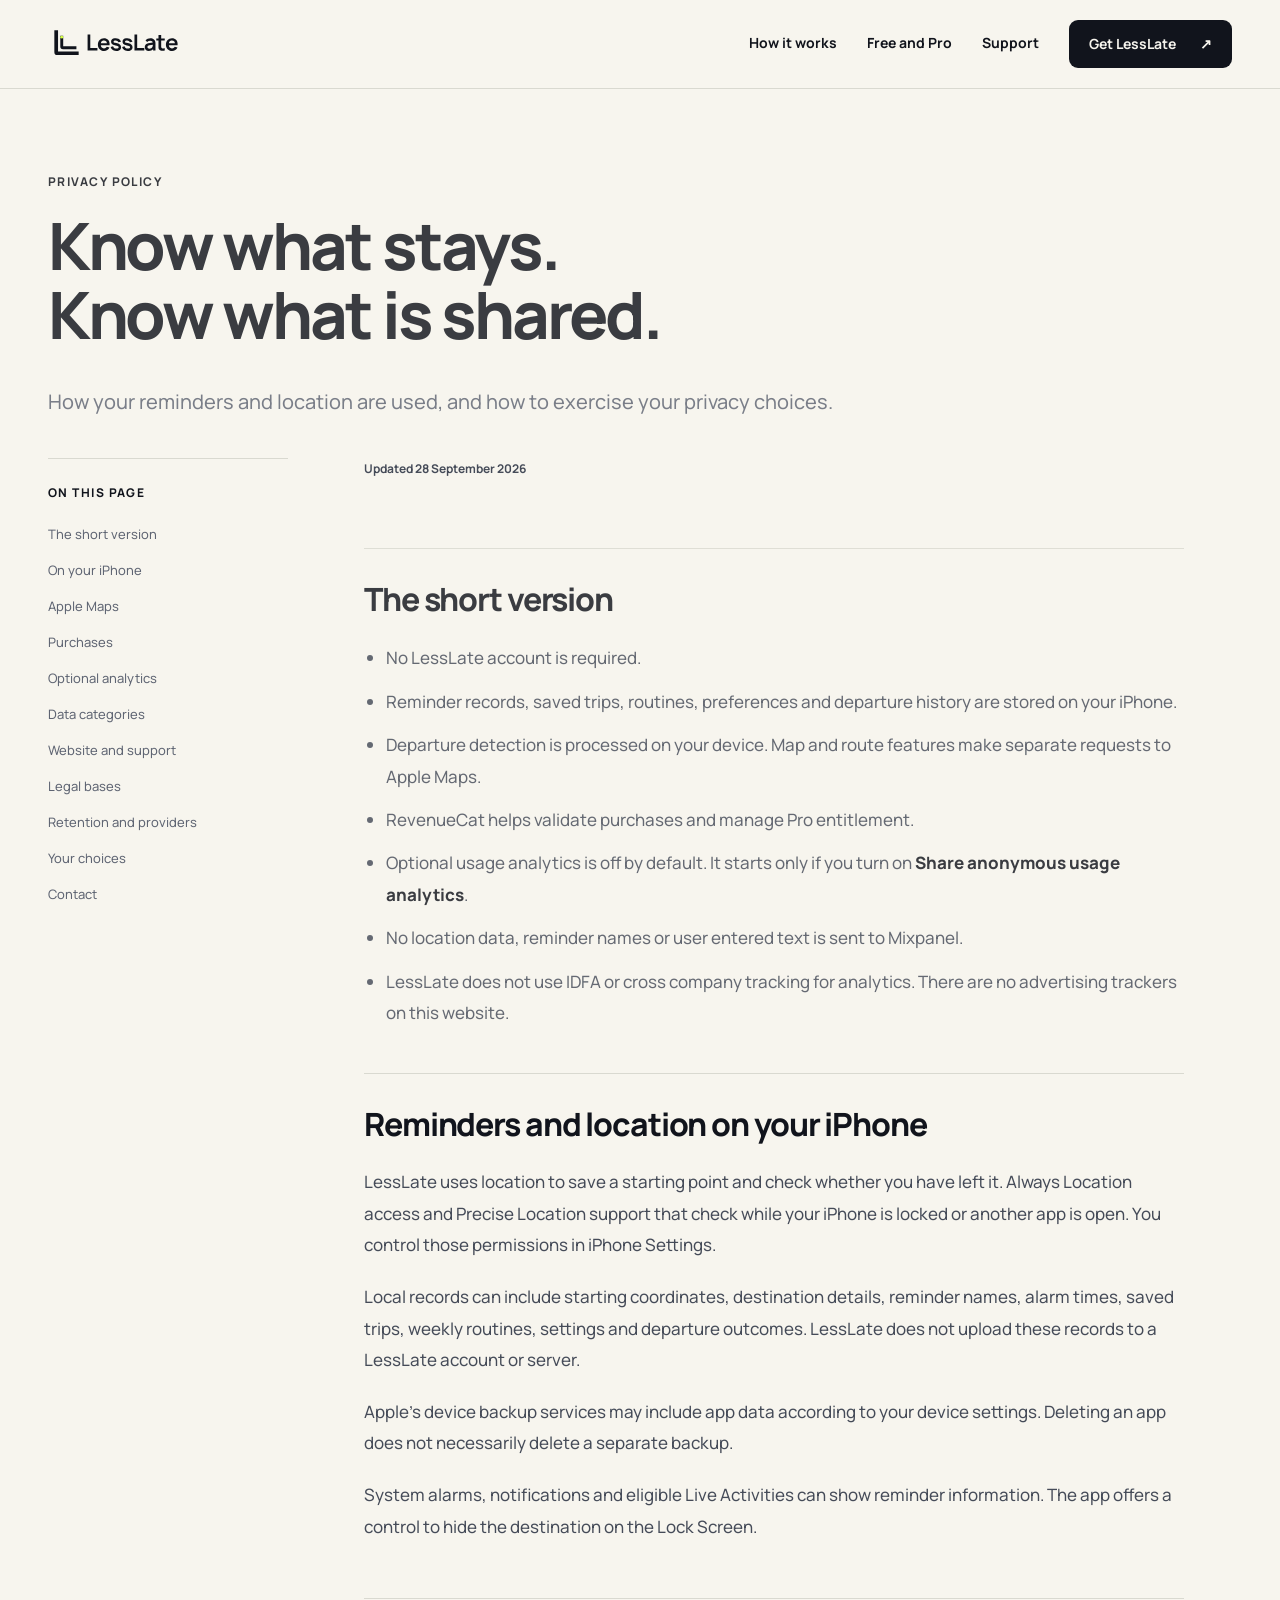
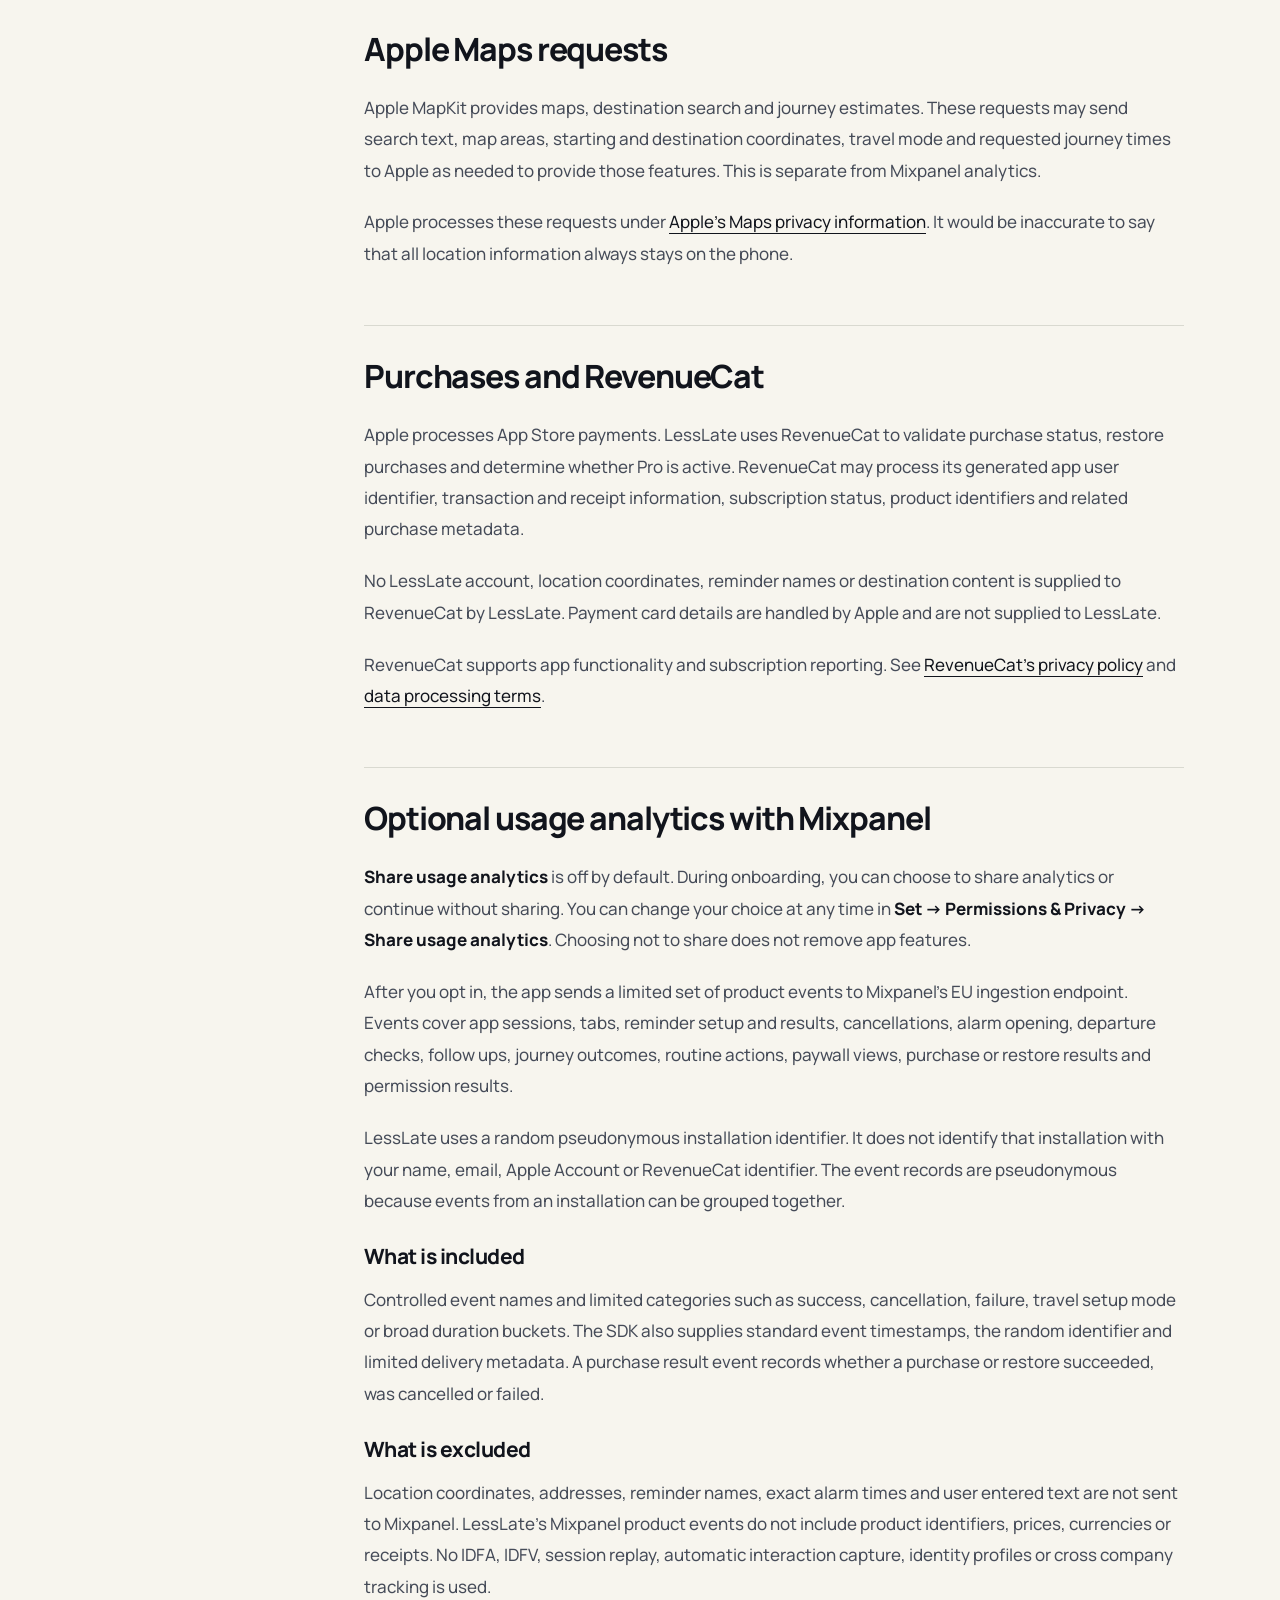
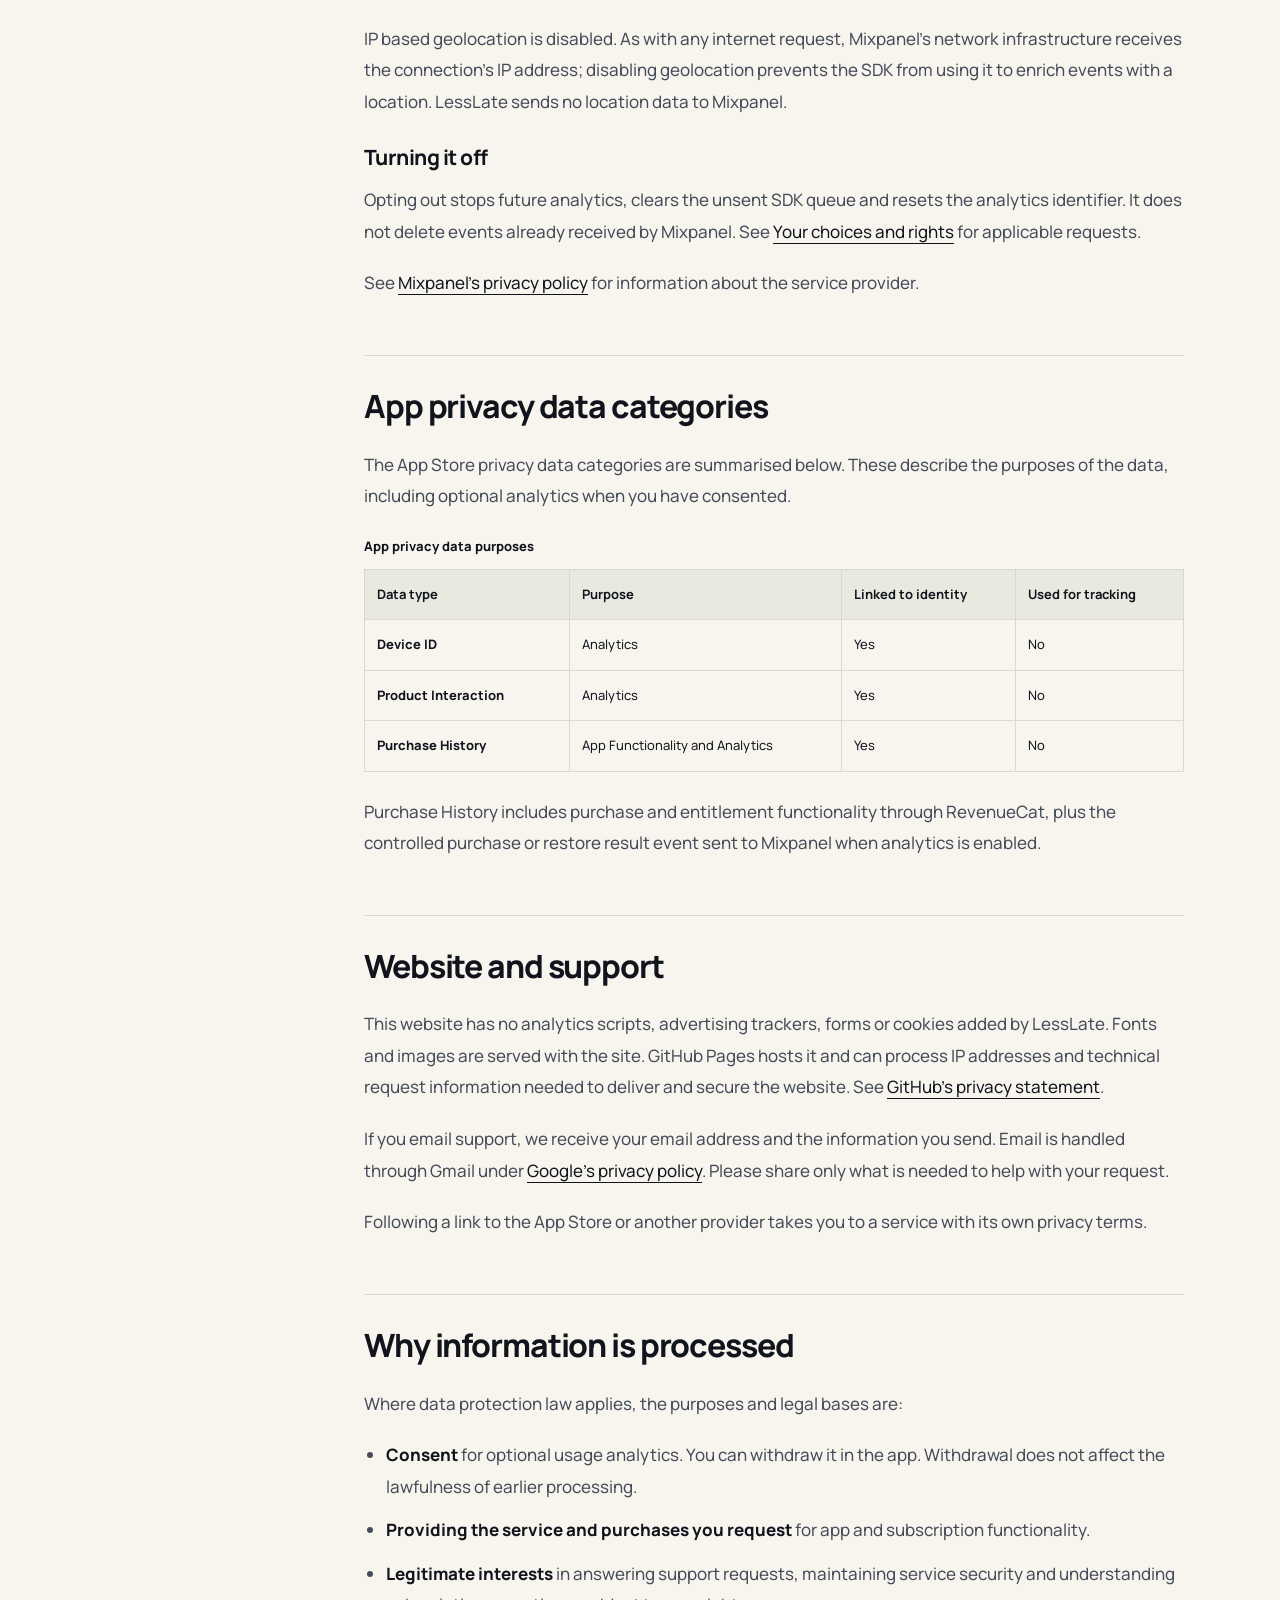
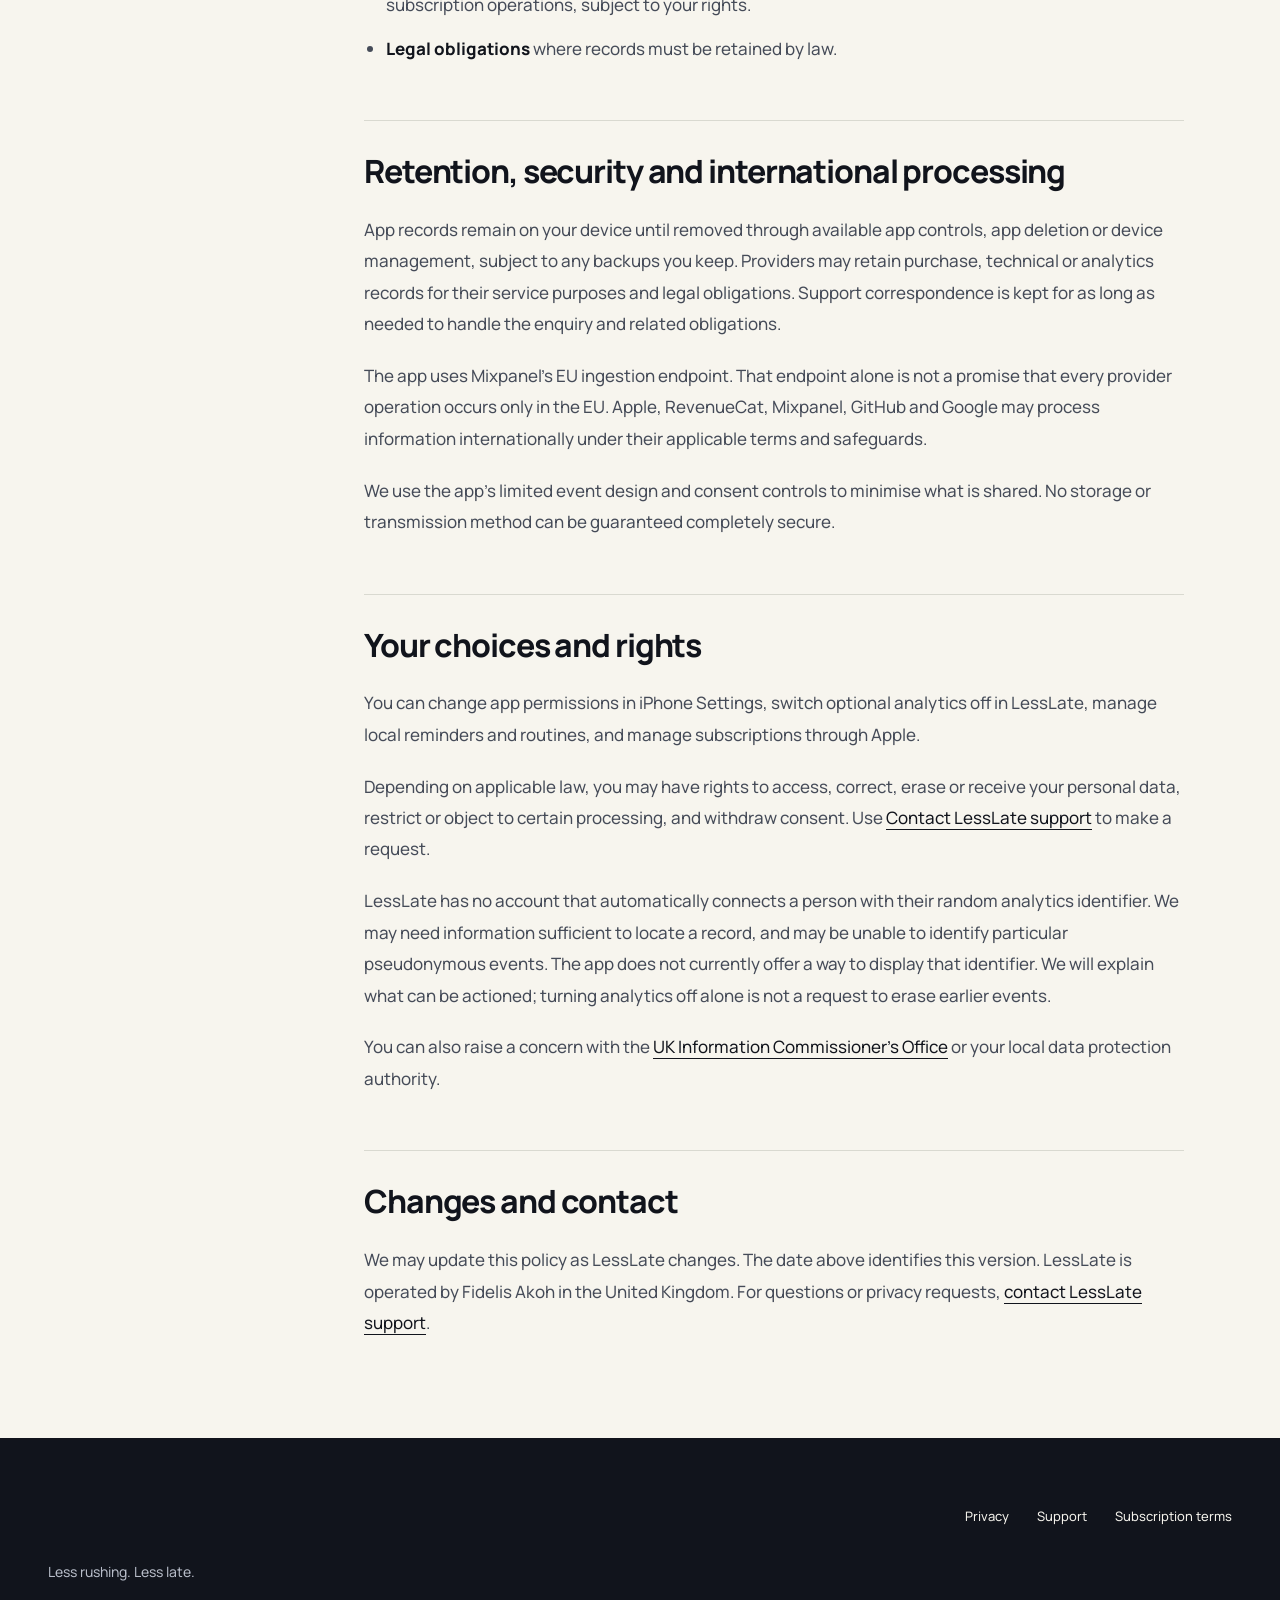
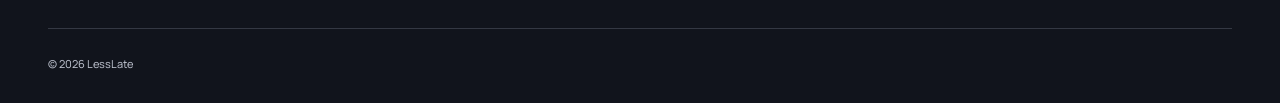
==== commit 1c11fa2d: "Update privacy consent instructions and linkage disclosures" ====
--- a/privacy/index.html
+++ b/privacy/index.html
@@ -1,2 +1,2 @@
 <!DOCTYPE html>
-<html lang="en-GB"><head><meta charset="utf-8"><meta name="viewport" content="width=device-width, initial-scale=1"><meta http-equiv="Content-Security-Policy" content="default-src 'self'; base-uri 'none'; connect-src 'self'; font-src 'self'; form-action 'none'; frame-src 'none'; img-src 'self' data:; object-src 'none'; script-src 'self' 'sha256-lAvX88PqjS0zhEcRp7D/qMWbE5rnlq0QtmG8xxKBFk4='; style-src 'self'; upgrade-insecure-requests"><meta name="referrer" content="strict-origin-when-cross-origin"><title>LessLate Privacy Policy | Location and optional analytics</title><meta name="description" content="How LessLate handles on device reminders, Apple Maps, RevenueCat purchases and optional Mixpanel analytics. No location data is sent to Mixpanel."><meta name="robots" content="index, follow, max-image-preview:large"><link rel="canonical" href="https://lesslate.app/privacy/"><meta name="theme-color" content="#11141c"><meta name="apple-itunes-app" content="app-id=6799200806"><link rel="icon" href="/favicon.svg" type="image/svg+xml"><link rel="apple-touch-icon" href="/assets/apple-touch-icon.png"><meta property="og:type" content="website"><meta property="og:site_name" content="LessLate"><meta property="og:locale" content="en_GB"><meta property="og:title" content="LessLate Privacy Policy | Location and optional analytics"><meta property="og:description" content="How LessLate handles on device reminders, Apple Maps, RevenueCat purchases and optional Mixpanel analytics. No location data is sent to Mixpanel."><meta property="og:url" content="https://lesslate.app/privacy/"><meta property="og:image" content="https://lesslate.app/assets/lesslate-social-preview.png"><meta property="og:image:width" content="1200"><meta property="og:image:height" content="630"><meta property="og:image:alt" content="LessLate. Knowing when to leave isn’t the problem. Leaving is."><meta name="twitter:card" content="summary_large_image"><meta name="twitter:title" content="LessLate Privacy Policy | Location and optional analytics"><meta name="twitter:description" content="How LessLate handles on device reminders, Apple Maps, RevenueCat purchases and optional Mixpanel analytics. No location data is sent to Mixpanel."><meta name="twitter:image" content="https://lesslate.app/assets/lesslate-social-preview.png"><meta name="twitter:image:alt" content="LessLate departure reminders for iPhone."><link rel="preload" href="/assets/fonts/manrope-variable.woff2" as="font" type="font/woff2" crossorigin><link rel="stylesheet" href="/styles.css"><noscript><link rel="stylesheet" href="/no-script.css"></noscript><script src="/site.js" defer></script><script type="application/ld+json">{"@context":"https://schema.org","@graph":[{"@type":"WebSite","@id":"https://lesslate.app/#website","url":"https://lesslate.app/","name":"LessLate","inLanguage":"en-GB"},{"@type":"WebPage","@id":"https://lesslate.app/privacy/#webpage","url":"https://lesslate.app/privacy/","name":"LessLate Privacy Policy | Location and optional analytics","description":"How LessLate handles on device reminders, Apple Maps, RevenueCat purchases and optional Mixpanel analytics. No location data is sent to Mixpanel.","inLanguage":"en-GB","isPartOf":{"@id":"https://lesslate.app/#website"},"about":{"@id":"https://lesslate.app/#app"}},{"@type":"BreadcrumbList","itemListElement":[{"@type":"ListItem","position":1,"name":"Home","item":"https://lesslate.app/"},{"@type":"ListItem","position":2,"name":"Privacy policy","item":"https://lesslate.app/privacy/"}]}]}</script></head><body><a class="skip-link" href="#main">Skip to content</a><header class="site-header"><div class="wrap header-inner"><a class="logo" href="/" aria-label="LessLate home"><img src="/assets/brand/lockup-night.svg" alt="LessLate" width="148" height="38"></a><button class="menu-toggle" type="button" aria-expanded="false" aria-controls="site-nav">Menu <span aria-hidden="true">+</span></button><nav id="site-nav" aria-label="Main navigation"><a href="/how-it-works/">How it works</a><a href="/#pro">Free and Pro</a><a href="/support/">Support</a><a class="nav-download" href="https://apps.apple.com/gb/app/lesslate/id6799200806">Get LessLate <span aria-hidden="true">↗</span></a></nav></div></header><main id="main"><section class="document-hero wrap"><p class="eyebrow">Privacy policy</p><h1>Know what stays.<br> Know what is shared.</h1><p class="lede">How your reminders and location are used, and how to exercise your privacy choices.</p></section><div class="wrap document-layout"><aside><nav aria-label="On this page"><p class="eyebrow">On this page</p><a href="#summary">The short version</a><a href="#on-device">On your iPhone</a><a href="#maps">Apple Maps</a><a href="#purchases">Purchases</a><a href="#analytics">Optional analytics</a><a href="#data-categories">Data categories</a><a href="#website">Website and support</a><a href="#basis">Legal bases</a><a href="#retention">Retention and providers</a><a href="#your-choices">Your choices</a><a href="#changes">Contact</a></nav></aside><div class="document-body"><p class="updated">Updated 28 September 2026</p><section id="summary"><h2>The short version</h2><ul><li>No LessLate account is required.</li><li>Reminder records, saved trips, routines, preferences and departure history are stored on your iPhone.</li><li>Departure detection is processed on your device. Map and route features make separate requests to Apple Maps.</li><li>RevenueCat helps validate purchases and manage Pro entitlement.</li><li>Optional usage analytics is off by default. It starts only if you turn on <strong>Share anonymous usage analytics</strong>.</li><li>No location data, reminder names or user entered text is sent to Mixpanel.</li><li>LessLate does not use IDFA or cross company tracking for analytics. There are no advertising trackers on this website.</li></ul></section><section id="on-device"><h2>Reminders and location on your iPhone</h2><p>LessLate uses location to save a starting point and check whether you have left it. Always Location access and Precise Location support that check while your iPhone is locked or another app is open. You control those permissions in iPhone Settings.</p><p>Local records can include starting coordinates, destination details, reminder names, alarm times, saved trips, weekly routines, settings and departure outcomes. LessLate does not upload these records to a LessLate account or server.</p><p>Apple’s device backup services may include app data according to your device settings. Deleting an app does not necessarily delete a separate backup.</p><p>System alarms, notifications and eligible Live Activities can show reminder information. The app offers a control to hide the destination on the Lock Screen.</p></section><section id="maps"><h2>Apple Maps requests</h2><p>Apple MapKit provides maps, destination search and journey estimates. These requests may send search text, map areas, starting and destination coordinates, travel mode and requested journey times to Apple as needed to provide those features. This is separate from Mixpanel analytics.</p><p>Apple processes these requests under <a href="https://www.apple.com/legal/privacy/data/en/apple-maps/">Apple’s Maps privacy information</a>. It would be inaccurate to say that all location information always stays on the phone.</p></section><section id="purchases"><h2>Purchases and RevenueCat</h2><p>Apple processes App Store payments. LessLate uses RevenueCat to validate purchase status, restore purchases and determine whether Pro is active. RevenueCat may process its generated app user identifier, transaction and receipt information, subscription status, product identifiers and related purchase metadata.</p><p>No LessLate account, location coordinates, reminder names or destination content is supplied to RevenueCat by LessLate. Payment card details are handled by Apple and are not supplied to LessLate.</p><p>RevenueCat supports app functionality and subscription reporting. See <a href="https://www.revenuecat.com/privacy">RevenueCat’s privacy policy</a> and <a href="https://www.revenuecat.com/dpa">data processing terms</a>.</p></section><section id="analytics"><h2>Optional usage analytics with Mixpanel</h2><p><strong>Share anonymous usage analytics</strong> is off by default. You can find it in <strong>Set → More → Privacy and Analytics</strong>. Choosing not to share does not remove app features.</p><p>After you opt in, the app sends a limited set of product events to Mixpanel’s EU ingestion endpoint. Events cover app sessions, tabs, reminder setup and results, cancellations, alarm opening, departure checks, follow ups, journey outcomes, routine actions, paywall views, purchase or restore results and permission results.</p><p>LessLate uses a random pseudonymous installation identifier. It does not identify that installation with your name, email, Apple Account or RevenueCat identifier. “Anonymous” is the setting’s name; the event records are more precisely described as pseudonymous because events from an installation can be grouped together.</p><h3>What is included</h3><p>Controlled event names and limited categories such as success, cancellation, failure, travel setup mode or broad duration buckets. The SDK also supplies standard event timestamps, the random identifier and limited delivery metadata. A purchase result event records whether a purchase or restore succeeded, was cancelled or failed.</p><h3>What is excluded</h3><p>Location coordinates, addresses, reminder names, exact alarm times and user entered text are not sent to Mixpanel. LessLate’s Mixpanel product events do not include product identifiers, prices, currencies or receipts. No IDFA, IDFV, session replay, automatic interaction capture, identity profiles or cross company tracking is used.</p><p>IP based geolocation is disabled. As with any internet request, Mixpanel’s network infrastructure receives the connection’s IP address; disabling geolocation prevents the SDK from using it to enrich events with a location. LessLate sends no location data to Mixpanel.</p><h3>Turning it off</h3><p>Opting out stops future analytics, clears the unsent SDK queue and resets the analytics identifier. It does not delete events already received by Mixpanel. See <a href="#your-choices">Your choices and rights</a> for applicable requests.</p><p>See <a href="https://mixpanel.com/legal/privacy-policy/">Mixpanel’s privacy policy</a> for information about the service provider.</p></section><section id="data-categories"><h2>App privacy data categories</h2><p>The App Store privacy data categories are summarised below. These describe the purposes of the data, including optional analytics when you have consented.</p><div class="table-scroll" role="region" aria-label="Privacy data categories" tabindex="0"><table><caption>App privacy data purposes</caption><thead><tr><th scope="col">Data type</th><th scope="col">Purpose</th><th scope="col">Linked to identity</th><th scope="col">Used for tracking</th></tr></thead><tbody><tr><th scope="row">Device ID</th><td>Analytics</td><td>No</td><td>No</td></tr><tr><th scope="row">Product Interaction</th><td>Analytics</td><td>No</td><td>No</td></tr><tr><th scope="row">Purchase History</th><td>App Functionality and Analytics</td><td>No</td><td>No</td></tr></tbody></table></div><p>Purchase History includes purchase and entitlement functionality through RevenueCat, plus the controlled purchase or restore result event sent to Mixpanel when analytics is enabled.</p></section><section id="website"><h2>Website and support</h2><p>This website has no analytics scripts, advertising trackers, forms or cookies added by LessLate. Fonts and images are served with the site. GitHub Pages hosts it and can process IP addresses and technical request information needed to deliver and secure the website. See <a href="https://docs.github.com/en/site-policy/privacy-policies/github-general-privacy-statement">GitHub’s privacy statement</a>.</p><p>If you email support, we receive your email address and the information you send. Email is handled through Gmail under <a href="https://policies.google.com/privacy">Google’s privacy policy</a>. Please share only what is needed to help with your request.</p><p>Following a link to the App Store or another provider takes you to a service with its own privacy terms.</p></section><section id="basis"><h2>Why information is processed</h2><p>Where data protection law applies, the purposes and legal bases are:</p><ul><li><strong>Consent</strong> for optional usage analytics. You can withdraw it in the app. Withdrawal does not affect the lawfulness of earlier processing.</li><li><strong>Providing the service and purchases you request</strong> for app and subscription functionality.</li><li><strong>Legitimate interests</strong> in answering support requests, maintaining service security and understanding subscription operations, subject to your rights.</li><li><strong>Legal obligations</strong> where records must be retained by law.</li></ul></section><section id="retention"><h2>Retention, security and international processing</h2><p>App records remain on your device until removed through available app controls, app deletion or device management, subject to any backups you keep. Providers may retain purchase, technical or analytics records for their service purposes and legal obligations. Support correspondence is kept for as long as needed to handle the enquiry and related obligations.</p><p>The app uses Mixpanel’s EU ingestion endpoint. That endpoint alone is not a promise that every provider operation occurs only in the EU. Apple, RevenueCat, Mixpanel, GitHub and Google may process information internationally under their applicable terms and safeguards.</p><p>We use the app’s limited event design and consent controls to minimise what is shared. No storage or transmission method can be guaranteed completely secure.</p></section><section id="your-choices"><h2>Your choices and rights</h2><p>You can change app permissions in iPhone Settings, switch optional analytics off in LessLate, manage local reminders and routines, and manage subscriptions through Apple.</p><p>Depending on applicable law, you may have rights to access, correct, erase or receive your personal data, restrict or object to certain processing, and withdraw consent. Use <a href="/support/#contact">Contact LessLate support</a> to make a request.</p><p>LessLate has no account that automatically connects a person with their random analytics identifier. We may need information sufficient to locate a record, and may be unable to identify particular pseudonymous events. The app does not currently offer a way to display that identifier. We will explain what can be actioned; turning analytics off alone is not a request to erase earlier events.</p><p>You can also raise a concern with the <a href="https://ico.org.uk/make-a-complaint/">UK Information Commissioner’s Office</a> or your local data protection authority.</p></section><section id="changes"><h2>Changes and contact</h2><p>We may update this policy as LessLate changes. The date above identifies this version. LessLate is operated by Fidelis Akoh in the United Kingdom. For questions or privacy requests, <a href="/support/#contact">contact LessLate support</a>.</p></section></div></div></main><footer class="site-footer"><div class="wrap footer-top"><div><a class="logo" href="/" aria-label="LessLate home"><img src="/assets/brand/lockup-reverse.svg" alt="LessLate" width="148" height="38" loading="lazy"></a><p>Less rushing. Less late.</p></div><nav aria-label="Footer"><a href="/privacy/">Privacy</a><a href="/support/">Support</a><a href="/subscriptions/">Subscription terms</a></nav></div><div class="wrap footer-bottom"><p>© 2026 LessLate</p></div></footer></body></html>+<html lang="en-GB"><head><meta charset="utf-8"><meta name="viewport" content="width=device-width, initial-scale=1"><meta http-equiv="Content-Security-Policy" content="default-src 'self'; base-uri 'none'; connect-src 'self'; font-src 'self'; form-action 'none'; frame-src 'none'; img-src 'self' data:; object-src 'none'; script-src 'self' 'sha256-lAvX88PqjS0zhEcRp7D/qMWbE5rnlq0QtmG8xxKBFk4='; style-src 'self'; upgrade-insecure-requests"><meta name="referrer" content="strict-origin-when-cross-origin"><title>LessLate Privacy Policy | Location and optional analytics</title><meta name="description" content="How LessLate handles on device reminders, Apple Maps, RevenueCat purchases and optional Mixpanel analytics. No location data is sent to Mixpanel."><meta name="robots" content="index, follow, max-image-preview:large"><link rel="canonical" href="https://lesslate.app/privacy/"><meta name="theme-color" content="#11141c"><meta name="apple-itunes-app" content="app-id=6799200806"><link rel="icon" href="/favicon.svg" type="image/svg+xml"><link rel="apple-touch-icon" href="/assets/apple-touch-icon.png"><meta property="og:type" content="website"><meta property="og:site_name" content="LessLate"><meta property="og:locale" content="en_GB"><meta property="og:title" content="LessLate Privacy Policy | Location and optional analytics"><meta property="og:description" content="How LessLate handles on device reminders, Apple Maps, RevenueCat purchases and optional Mixpanel analytics. No location data is sent to Mixpanel."><meta property="og:url" content="https://lesslate.app/privacy/"><meta property="og:image" content="https://lesslate.app/assets/lesslate-social-preview.png"><meta property="og:image:width" content="1200"><meta property="og:image:height" content="630"><meta property="og:image:alt" content="LessLate. Knowing when to leave isn’t the problem. Leaving is."><meta name="twitter:card" content="summary_large_image"><meta name="twitter:title" content="LessLate Privacy Policy | Location and optional analytics"><meta name="twitter:description" content="How LessLate handles on device reminders, Apple Maps, RevenueCat purchases and optional Mixpanel analytics. No location data is sent to Mixpanel."><meta name="twitter:image" content="https://lesslate.app/assets/lesslate-social-preview.png"><meta name="twitter:image:alt" content="LessLate departure reminders for iPhone."><link rel="preload" href="/assets/fonts/manrope-variable.woff2" as="font" type="font/woff2" crossorigin><link rel="stylesheet" href="/styles.css"><noscript><link rel="stylesheet" href="/no-script.css"></noscript><script src="/site.js" defer></script><script type="application/ld+json">{"@context":"https://schema.org","@graph":[{"@type":"WebSite","@id":"https://lesslate.app/#website","url":"https://lesslate.app/","name":"LessLate","inLanguage":"en-GB"},{"@type":"WebPage","@id":"https://lesslate.app/privacy/#webpage","url":"https://lesslate.app/privacy/","name":"LessLate Privacy Policy | Location and optional analytics","description":"How LessLate handles on device reminders, Apple Maps, RevenueCat purchases and optional Mixpanel analytics. No location data is sent to Mixpanel.","inLanguage":"en-GB","isPartOf":{"@id":"https://lesslate.app/#website"},"about":{"@id":"https://lesslate.app/#app"}},{"@type":"BreadcrumbList","itemListElement":[{"@type":"ListItem","position":1,"name":"Home","item":"https://lesslate.app/"},{"@type":"ListItem","position":2,"name":"Privacy policy","item":"https://lesslate.app/privacy/"}]}]}</script></head><body><a class="skip-link" href="#main">Skip to content</a><header class="site-header"><div class="wrap header-inner"><a class="logo" href="/" aria-label="LessLate home"><img src="/assets/brand/lockup-night.svg" alt="LessLate" width="148" height="38"></a><button class="menu-toggle" type="button" aria-expanded="false" aria-controls="site-nav">Menu <span aria-hidden="true">+</span></button><nav id="site-nav" aria-label="Main navigation"><a href="/how-it-works/">How it works</a><a href="/#pro">Free and Pro</a><a href="/support/">Support</a><a class="nav-download" href="https://apps.apple.com/gb/app/lesslate/id6799200806">Get LessLate <span aria-hidden="true">↗</span></a></nav></div></header><main id="main"><section class="document-hero wrap"><p class="eyebrow">Privacy policy</p><h1>Know what stays.<br> Know what is shared.</h1><p class="lede">How your reminders and location are used, and how to exercise your privacy choices.</p></section><div class="wrap document-layout"><aside><nav aria-label="On this page"><p class="eyebrow">On this page</p><a href="#summary">The short version</a><a href="#on-device">On your iPhone</a><a href="#maps">Apple Maps</a><a href="#purchases">Purchases</a><a href="#analytics">Optional analytics</a><a href="#data-categories">Data categories</a><a href="#website">Website and support</a><a href="#basis">Legal bases</a><a href="#retention">Retention and providers</a><a href="#your-choices">Your choices</a><a href="#changes">Contact</a></nav></aside><div class="document-body"><p class="updated">Updated 28 September 2026</p><section id="summary"><h2>The short version</h2><ul><li>No LessLate account is required.</li><li>Reminder records, saved trips, routines, preferences and departure history are stored on your iPhone.</li><li>Departure detection is processed on your device. Map and route features make separate requests to Apple Maps.</li><li>RevenueCat helps validate purchases and manage Pro entitlement.</li><li>Optional usage analytics is off by default. It starts only if you turn on <strong>Share anonymous usage analytics</strong>.</li><li>No location data, reminder names or user entered text is sent to Mixpanel.</li><li>LessLate does not use IDFA or cross company tracking for analytics. There are no advertising trackers on this website.</li></ul></section><section id="on-device"><h2>Reminders and location on your iPhone</h2><p>LessLate uses location to save a starting point and check whether you have left it. Always Location access and Precise Location support that check while your iPhone is locked or another app is open. You control those permissions in iPhone Settings.</p><p>Local records can include starting coordinates, destination details, reminder names, alarm times, saved trips, weekly routines, settings and departure outcomes. LessLate does not upload these records to a LessLate account or server.</p><p>Apple’s device backup services may include app data according to your device settings. Deleting an app does not necessarily delete a separate backup.</p><p>System alarms, notifications and eligible Live Activities can show reminder information. The app offers a control to hide the destination on the Lock Screen.</p></section><section id="maps"><h2>Apple Maps requests</h2><p>Apple MapKit provides maps, destination search and journey estimates. These requests may send search text, map areas, starting and destination coordinates, travel mode and requested journey times to Apple as needed to provide those features. This is separate from Mixpanel analytics.</p><p>Apple processes these requests under <a href="https://www.apple.com/legal/privacy/data/en/apple-maps/">Apple’s Maps privacy information</a>. It would be inaccurate to say that all location information always stays on the phone.</p></section><section id="purchases"><h2>Purchases and RevenueCat</h2><p>Apple processes App Store payments. LessLate uses RevenueCat to validate purchase status, restore purchases and determine whether Pro is active. RevenueCat may process its generated app user identifier, transaction and receipt information, subscription status, product identifiers and related purchase metadata.</p><p>No LessLate account, location coordinates, reminder names or destination content is supplied to RevenueCat by LessLate. Payment card details are handled by Apple and are not supplied to LessLate.</p><p>RevenueCat supports app functionality and subscription reporting. See <a href="https://www.revenuecat.com/privacy">RevenueCat’s privacy policy</a> and <a href="https://www.revenuecat.com/dpa">data processing terms</a>.</p></section><section id="analytics"><h2>Optional usage analytics with Mixpanel</h2><p><strong>Share usage analytics</strong> is off by default. During onboarding, you can choose to share analytics or continue without sharing. You can change your choice at any time in <strong>Set → Permissions &amp; Privacy → Share usage analytics</strong>. Choosing not to share does not remove app features.</p><p>After you opt in, the app sends a limited set of product events to Mixpanel’s EU ingestion endpoint. Events cover app sessions, tabs, reminder setup and results, cancellations, alarm opening, departure checks, follow ups, journey outcomes, routine actions, paywall views, purchase or restore results and permission results.</p><p>LessLate uses a random pseudonymous installation identifier. It does not identify that installation with your name, email, Apple Account or RevenueCat identifier. The event records are pseudonymous because events from an installation can be grouped together.</p><h3>What is included</h3><p>Controlled event names and limited categories such as success, cancellation, failure, travel setup mode or broad duration buckets. The SDK also supplies standard event timestamps, the random identifier and limited delivery metadata. A purchase result event records whether a purchase or restore succeeded, was cancelled or failed.</p><h3>What is excluded</h3><p>Location coordinates, addresses, reminder names, exact alarm times and user entered text are not sent to Mixpanel. LessLate’s Mixpanel product events do not include product identifiers, prices, currencies or receipts. No IDFA, IDFV, session replay, automatic interaction capture, identity profiles or cross company tracking is used.</p><p>IP based geolocation is disabled. As with any internet request, Mixpanel’s network infrastructure receives the connection’s IP address; disabling geolocation prevents the SDK from using it to enrich events with a location. LessLate sends no location data to Mixpanel.</p><h3>Turning it off</h3><p>Opting out stops future analytics, clears the unsent SDK queue and resets the analytics identifier. It does not delete events already received by Mixpanel. See <a href="#your-choices">Your choices and rights</a> for applicable requests.</p><p>See <a href="https://mixpanel.com/legal/privacy-policy/">Mixpanel’s privacy policy</a> for information about the service provider.</p></section><section id="data-categories"><h2>App privacy data categories</h2><p>The App Store privacy data categories are summarised below. These describe the purposes of the data, including optional analytics when you have consented.</p><div class="table-scroll" role="region" aria-label="Privacy data categories" tabindex="0"><table><caption>App privacy data purposes</caption><thead><tr><th scope="col">Data type</th><th scope="col">Purpose</th><th scope="col">Linked to identity</th><th scope="col">Used for tracking</th></tr></thead><tbody><tr><th scope="row">Device ID</th><td>Analytics</td><td>Yes</td><td>No</td></tr><tr><th scope="row">Product Interaction</th><td>Analytics</td><td>Yes</td><td>No</td></tr><tr><th scope="row">Purchase History</th><td>App Functionality and Analytics</td><td>Yes</td><td>No</td></tr></tbody></table></div><p>Purchase History includes purchase and entitlement functionality through RevenueCat, plus the controlled purchase or restore result event sent to Mixpanel when analytics is enabled.</p></section><section id="website"><h2>Website and support</h2><p>This website has no analytics scripts, advertising trackers, forms or cookies added by LessLate. Fonts and images are served with the site. GitHub Pages hosts it and can process IP addresses and technical request information needed to deliver and secure the website. See <a href="https://docs.github.com/en/site-policy/privacy-policies/github-general-privacy-statement">GitHub’s privacy statement</a>.</p><p>If you email support, we receive your email address and the information you send. Email is handled through Gmail under <a href="https://policies.google.com/privacy">Google’s privacy policy</a>. Please share only what is needed to help with your request.</p><p>Following a link to the App Store or another provider takes you to a service with its own privacy terms.</p></section><section id="basis"><h2>Why information is processed</h2><p>Where data protection law applies, the purposes and legal bases are:</p><ul><li><strong>Consent</strong> for optional usage analytics. You can withdraw it in the app. Withdrawal does not affect the lawfulness of earlier processing.</li><li><strong>Providing the service and purchases you request</strong> for app and subscription functionality.</li><li><strong>Legitimate interests</strong> in answering support requests, maintaining service security and understanding subscription operations, subject to your rights.</li><li><strong>Legal obligations</strong> where records must be retained by law.</li></ul></section><section id="retention"><h2>Retention, security and international processing</h2><p>App records remain on your device until removed through available app controls, app deletion or device management, subject to any backups you keep. Providers may retain purchase, technical or analytics records for their service purposes and legal obligations. Support correspondence is kept for as long as needed to handle the enquiry and related obligations.</p><p>The app uses Mixpanel’s EU ingestion endpoint. That endpoint alone is not a promise that every provider operation occurs only in the EU. Apple, RevenueCat, Mixpanel, GitHub and Google may process information internationally under their applicable terms and safeguards.</p><p>We use the app’s limited event design and consent controls to minimise what is shared. No storage or transmission method can be guaranteed completely secure.</p></section><section id="your-choices"><h2>Your choices and rights</h2><p>You can change app permissions in iPhone Settings, switch optional analytics off in LessLate, manage local reminders and routines, and manage subscriptions through Apple.</p><p>Depending on applicable law, you may have rights to access, correct, erase or receive your personal data, restrict or object to certain processing, and withdraw consent. Use <a href="/support/#contact">Contact LessLate support</a> to make a request.</p><p>LessLate has no account that automatically connects a person with their random analytics identifier. We may need information sufficient to locate a record, and may be unable to identify particular pseudonymous events. The app does not currently offer a way to display that identifier. We will explain what can be actioned; turning analytics off alone is not a request to erase earlier events.</p><p>You can also raise a concern with the <a href="https://ico.org.uk/make-a-complaint/">UK Information Commissioner’s Office</a> or your local data protection authority.</p></section><section id="changes"><h2>Changes and contact</h2><p>We may update this policy as LessLate changes. The date above identifies this version. LessLate is operated by Fidelis Akoh in the United Kingdom. For questions or privacy requests, <a href="/support/#contact">contact LessLate support</a>.</p></section></div></div></main><footer class="site-footer"><div class="wrap footer-top"><div><a class="logo" href="/" aria-label="LessLate home"><img src="/assets/brand/lockup-reverse.svg" alt="LessLate" width="148" height="38" loading="lazy"></a><p>Less rushing. Less late.</p></div><nav aria-label="Footer"><a href="/privacy/">Privacy</a><a href="/support/">Support</a><a href="/subscriptions/">Subscription terms</a></nav></div><div class="wrap footer-bottom"><p>© 2026 LessLate</p></div></footer></body></html>
